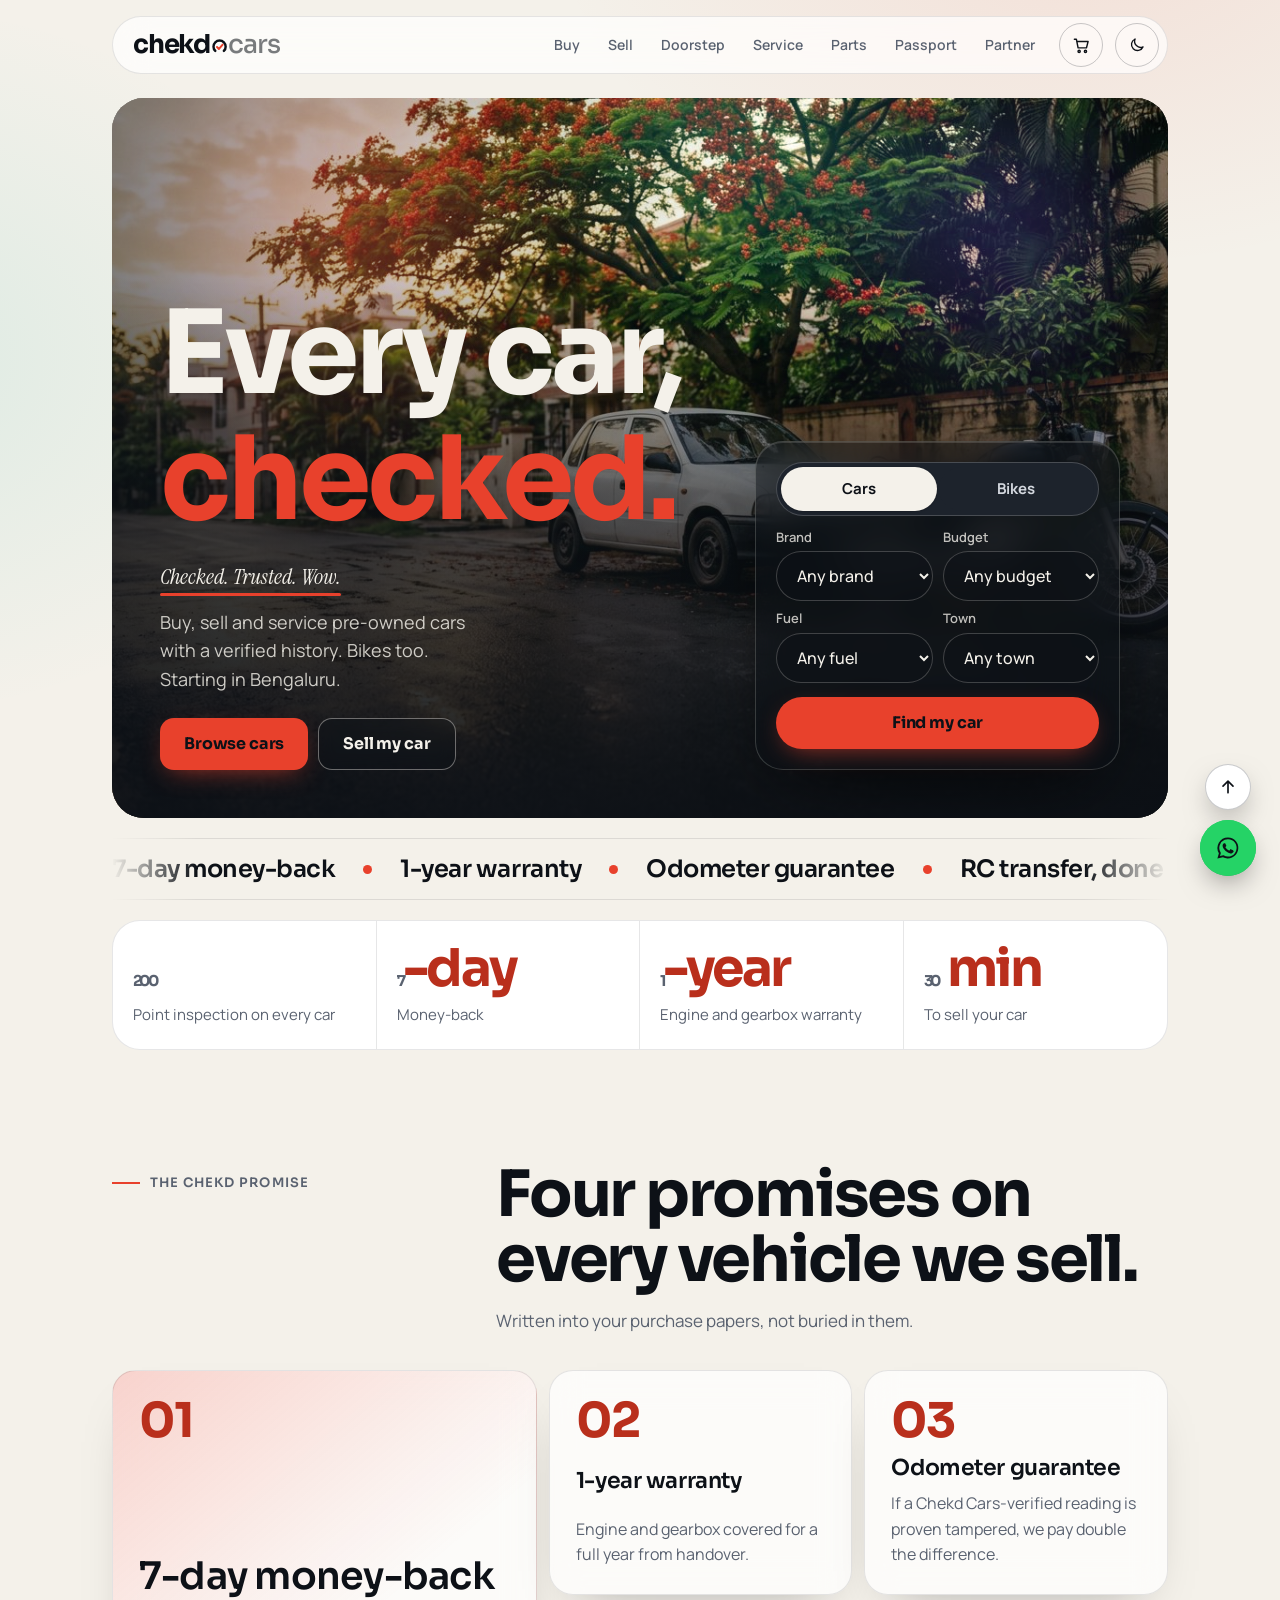
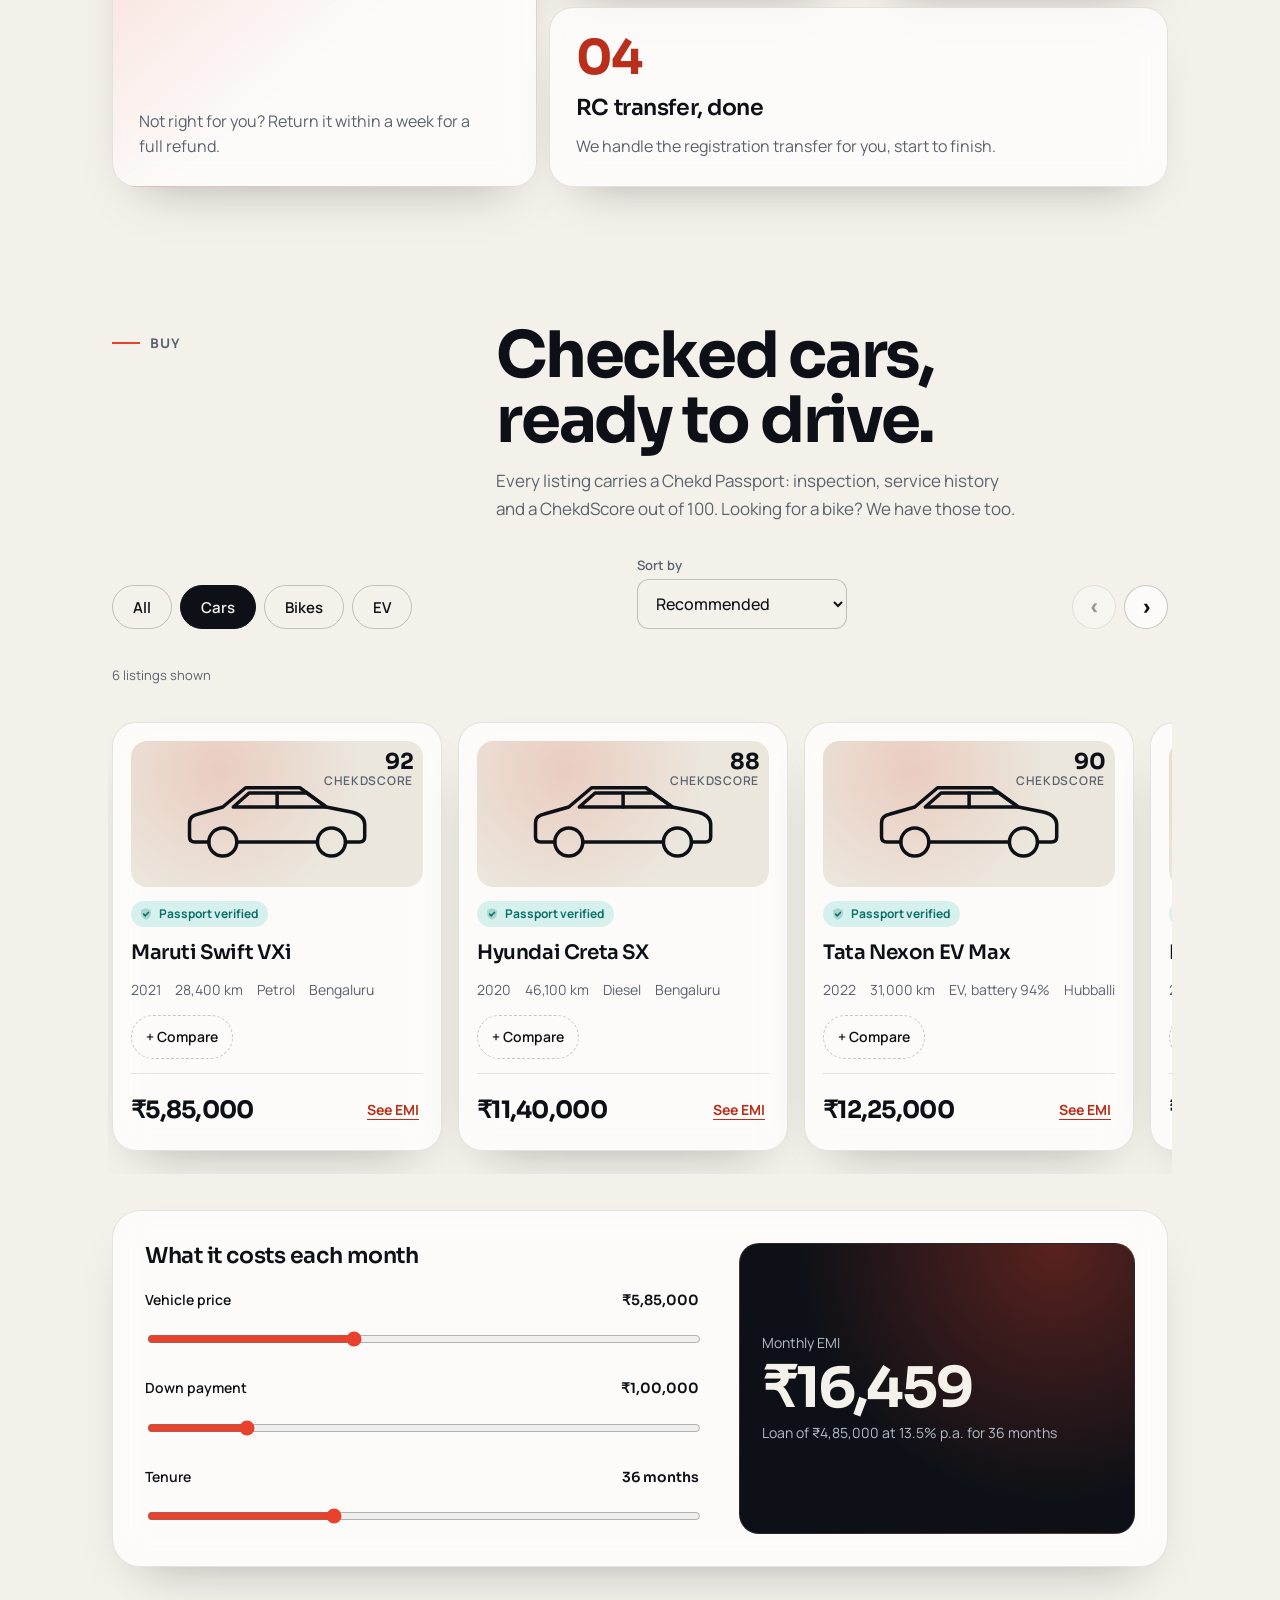
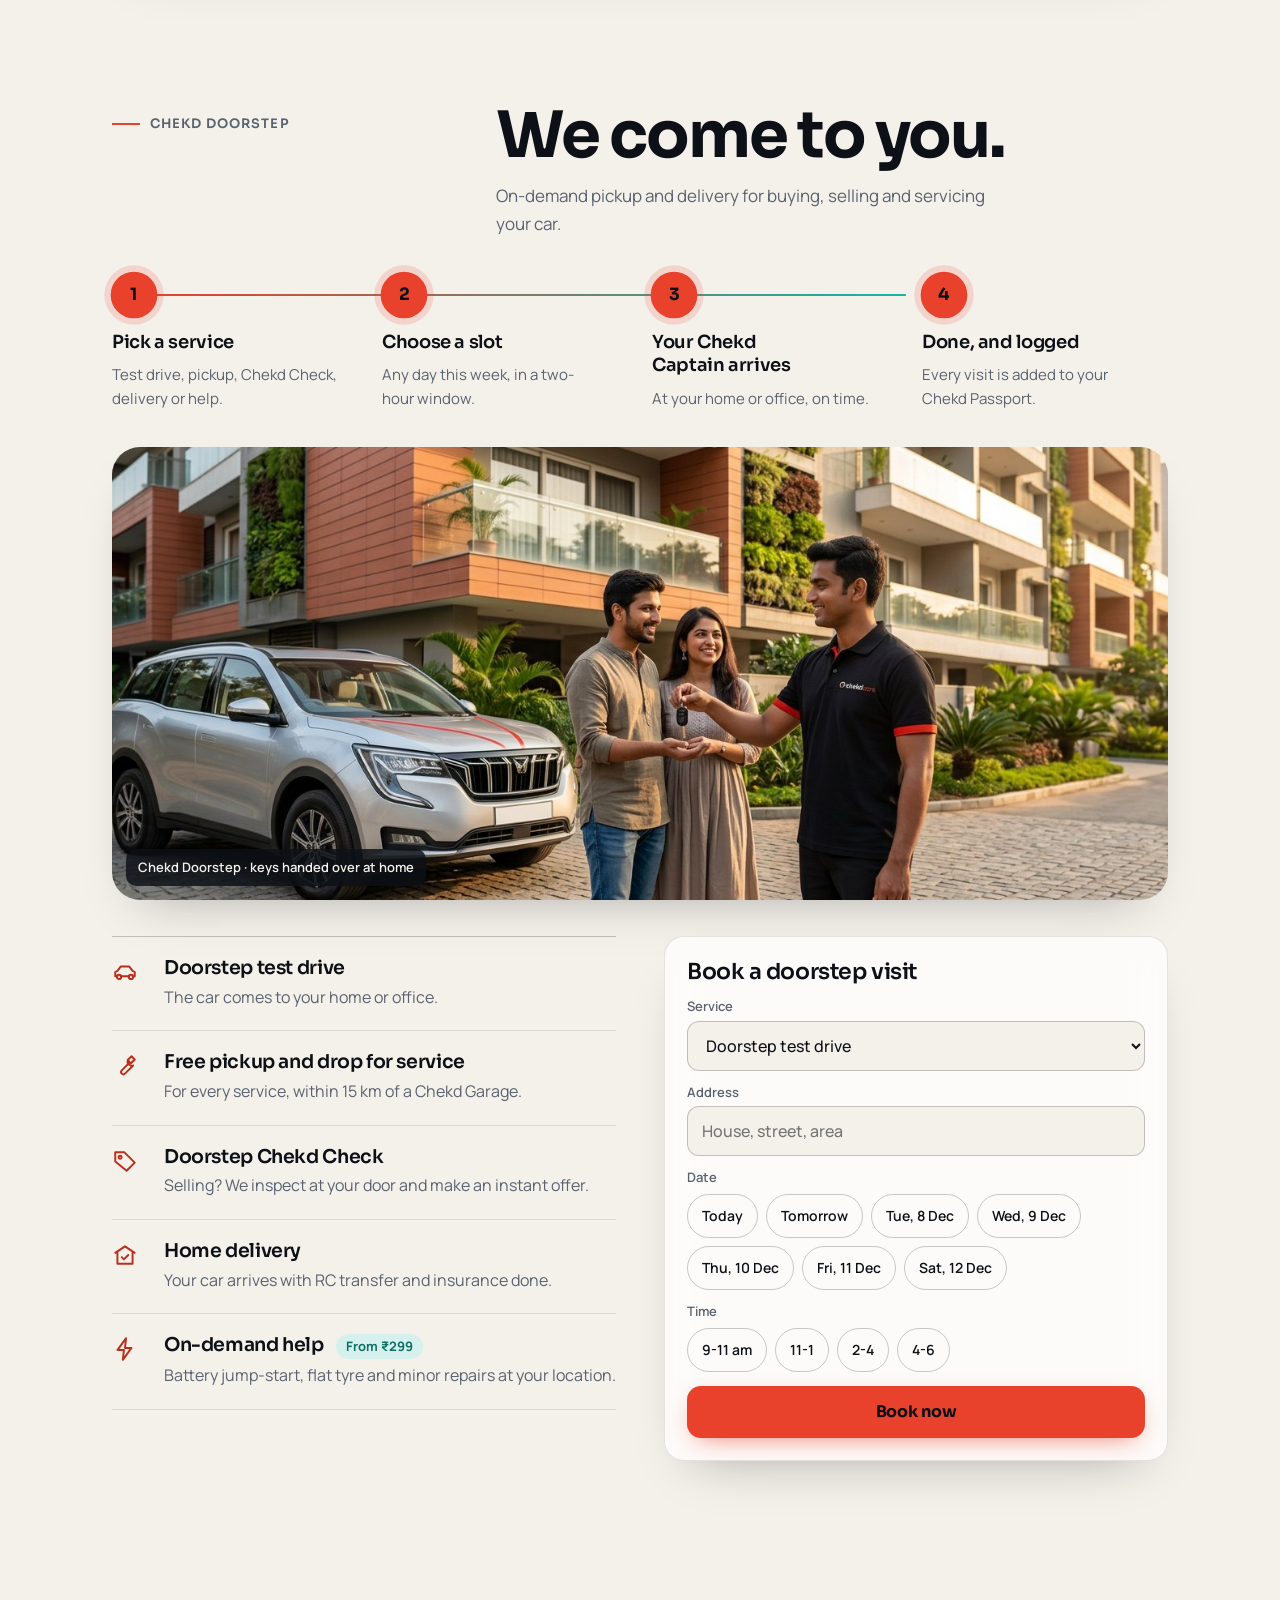
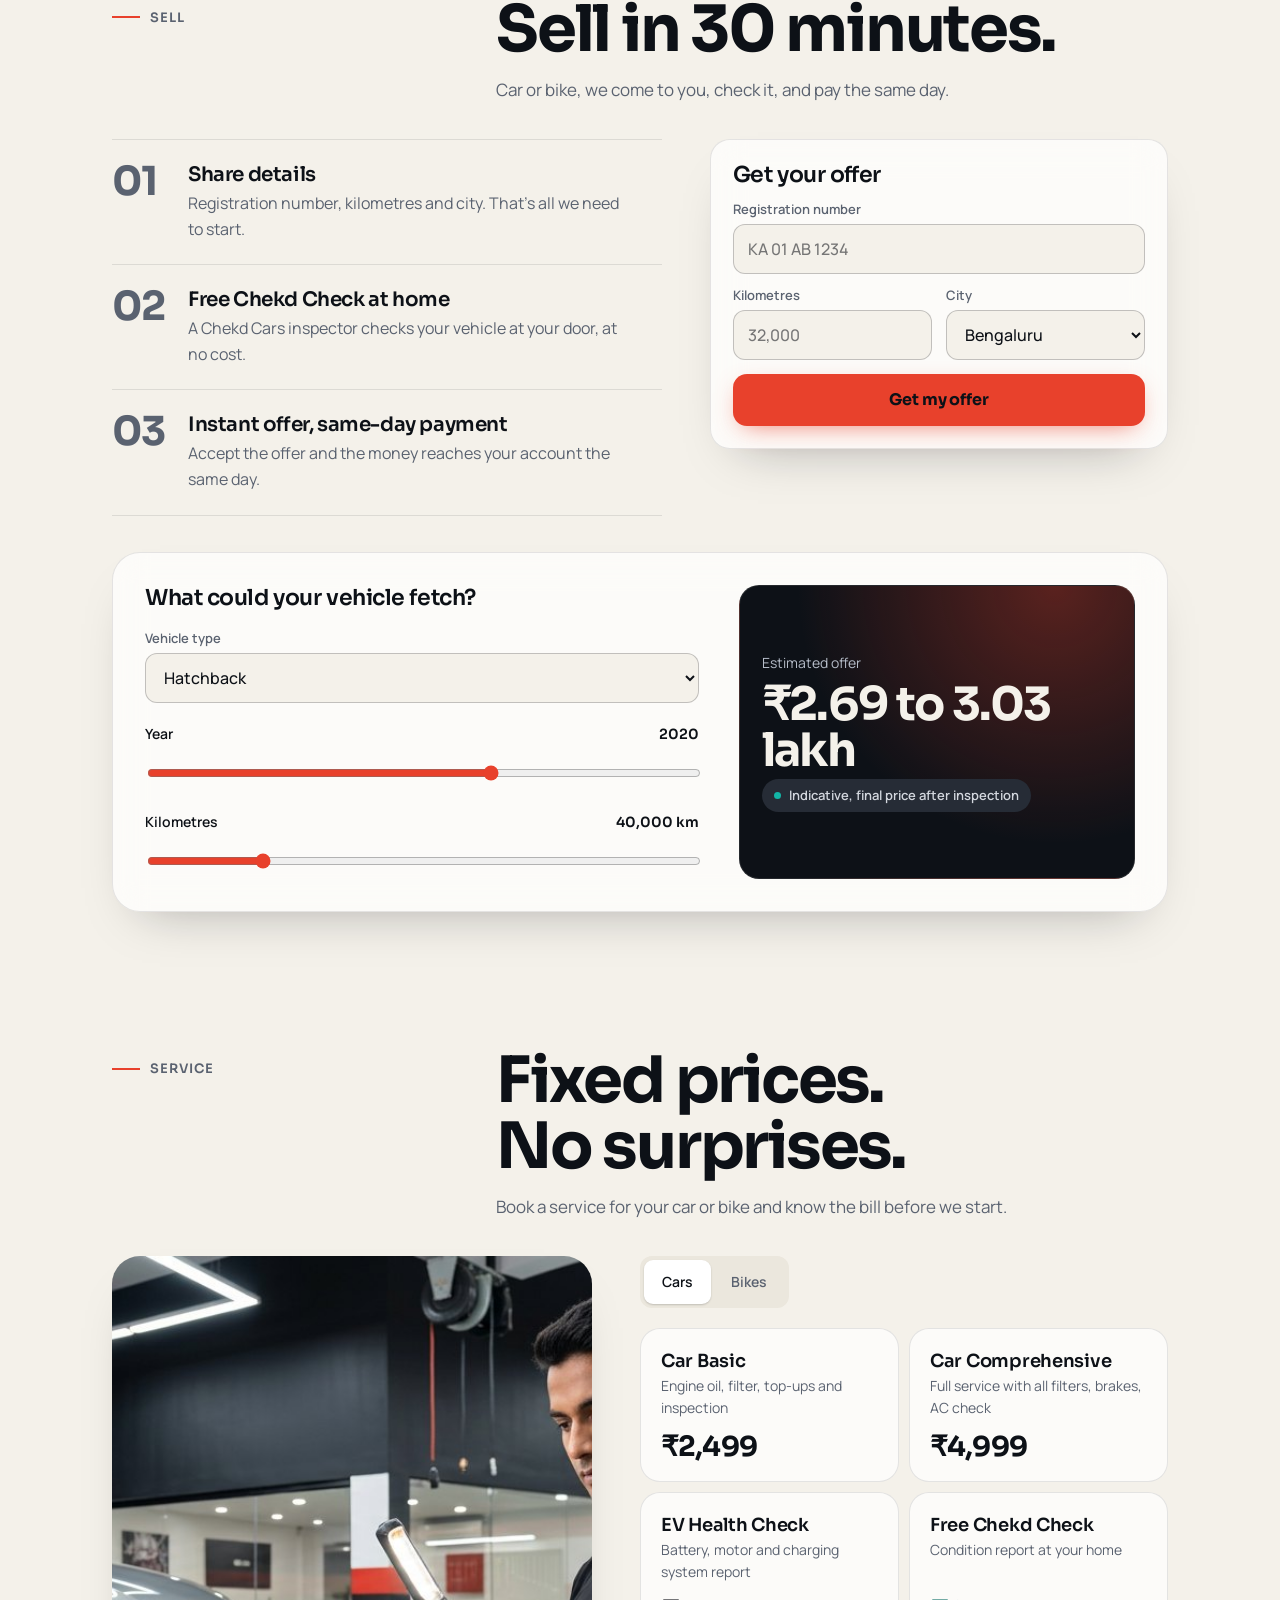
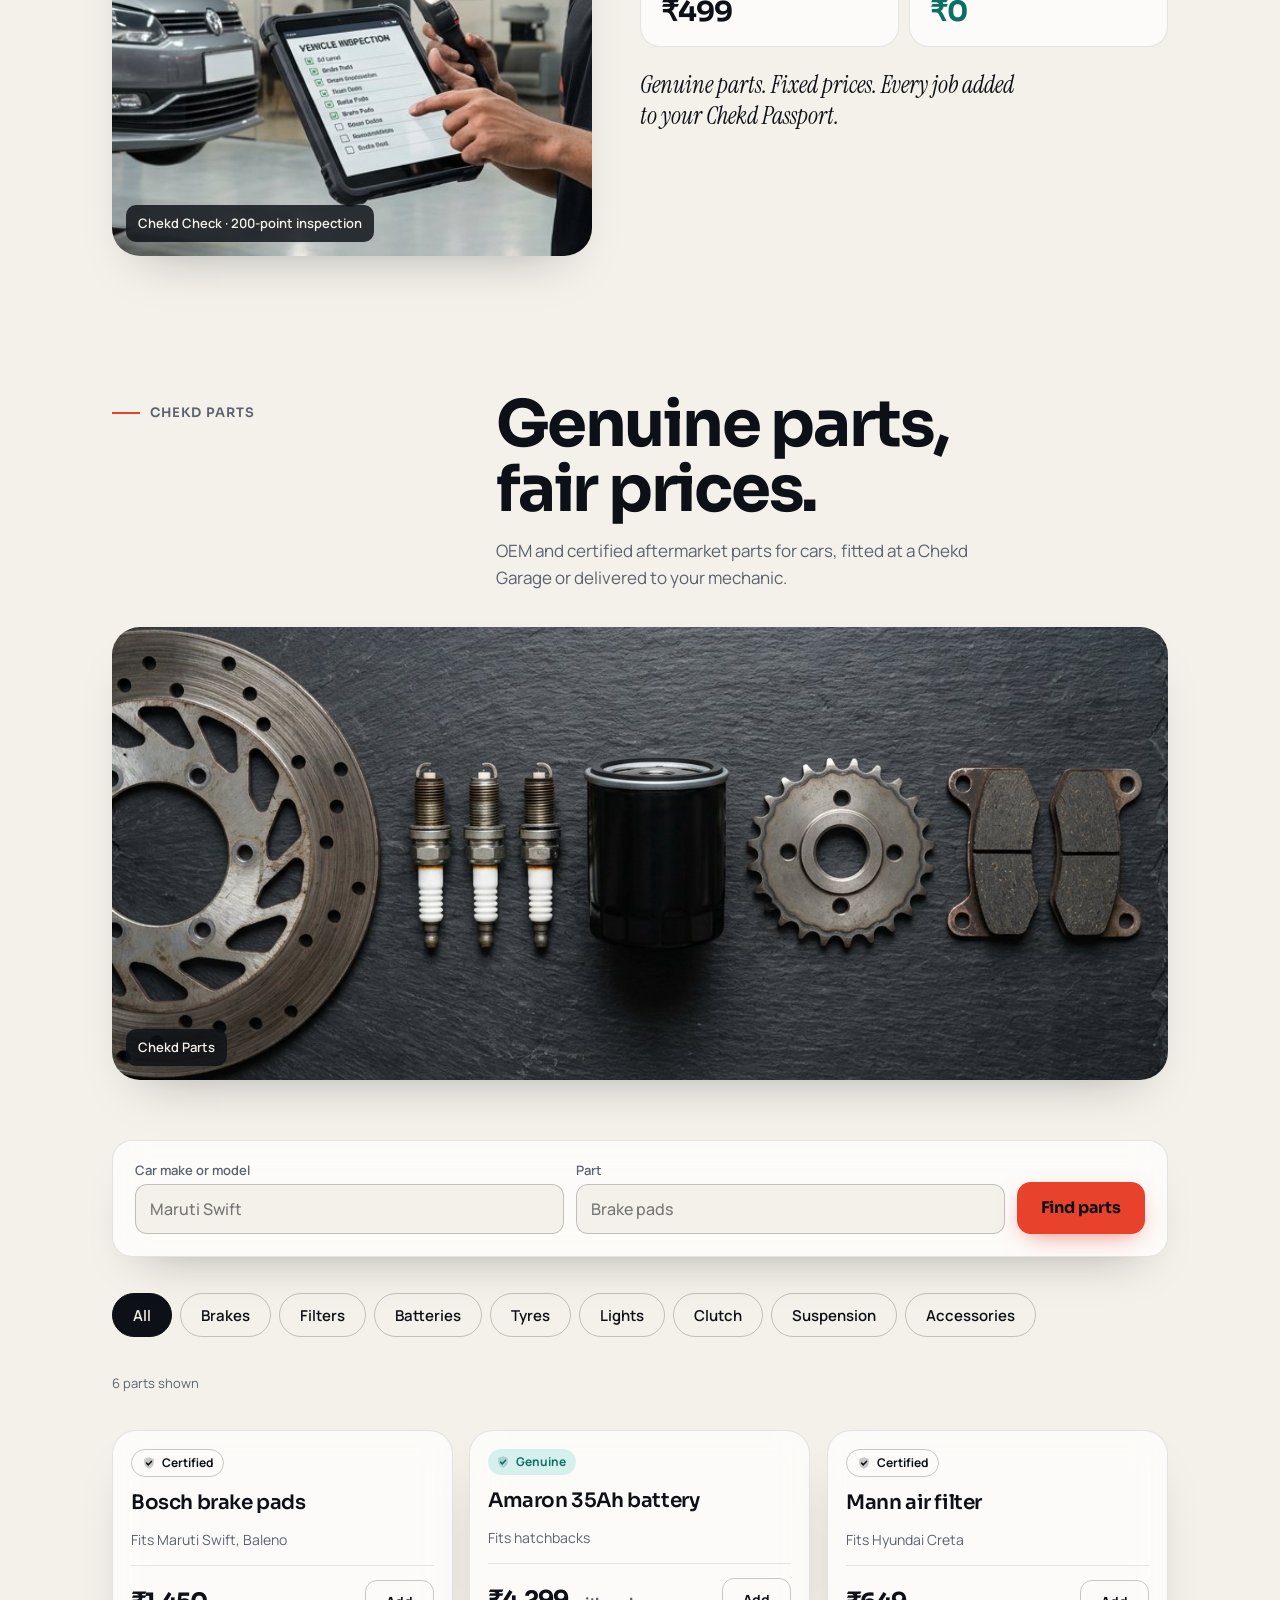
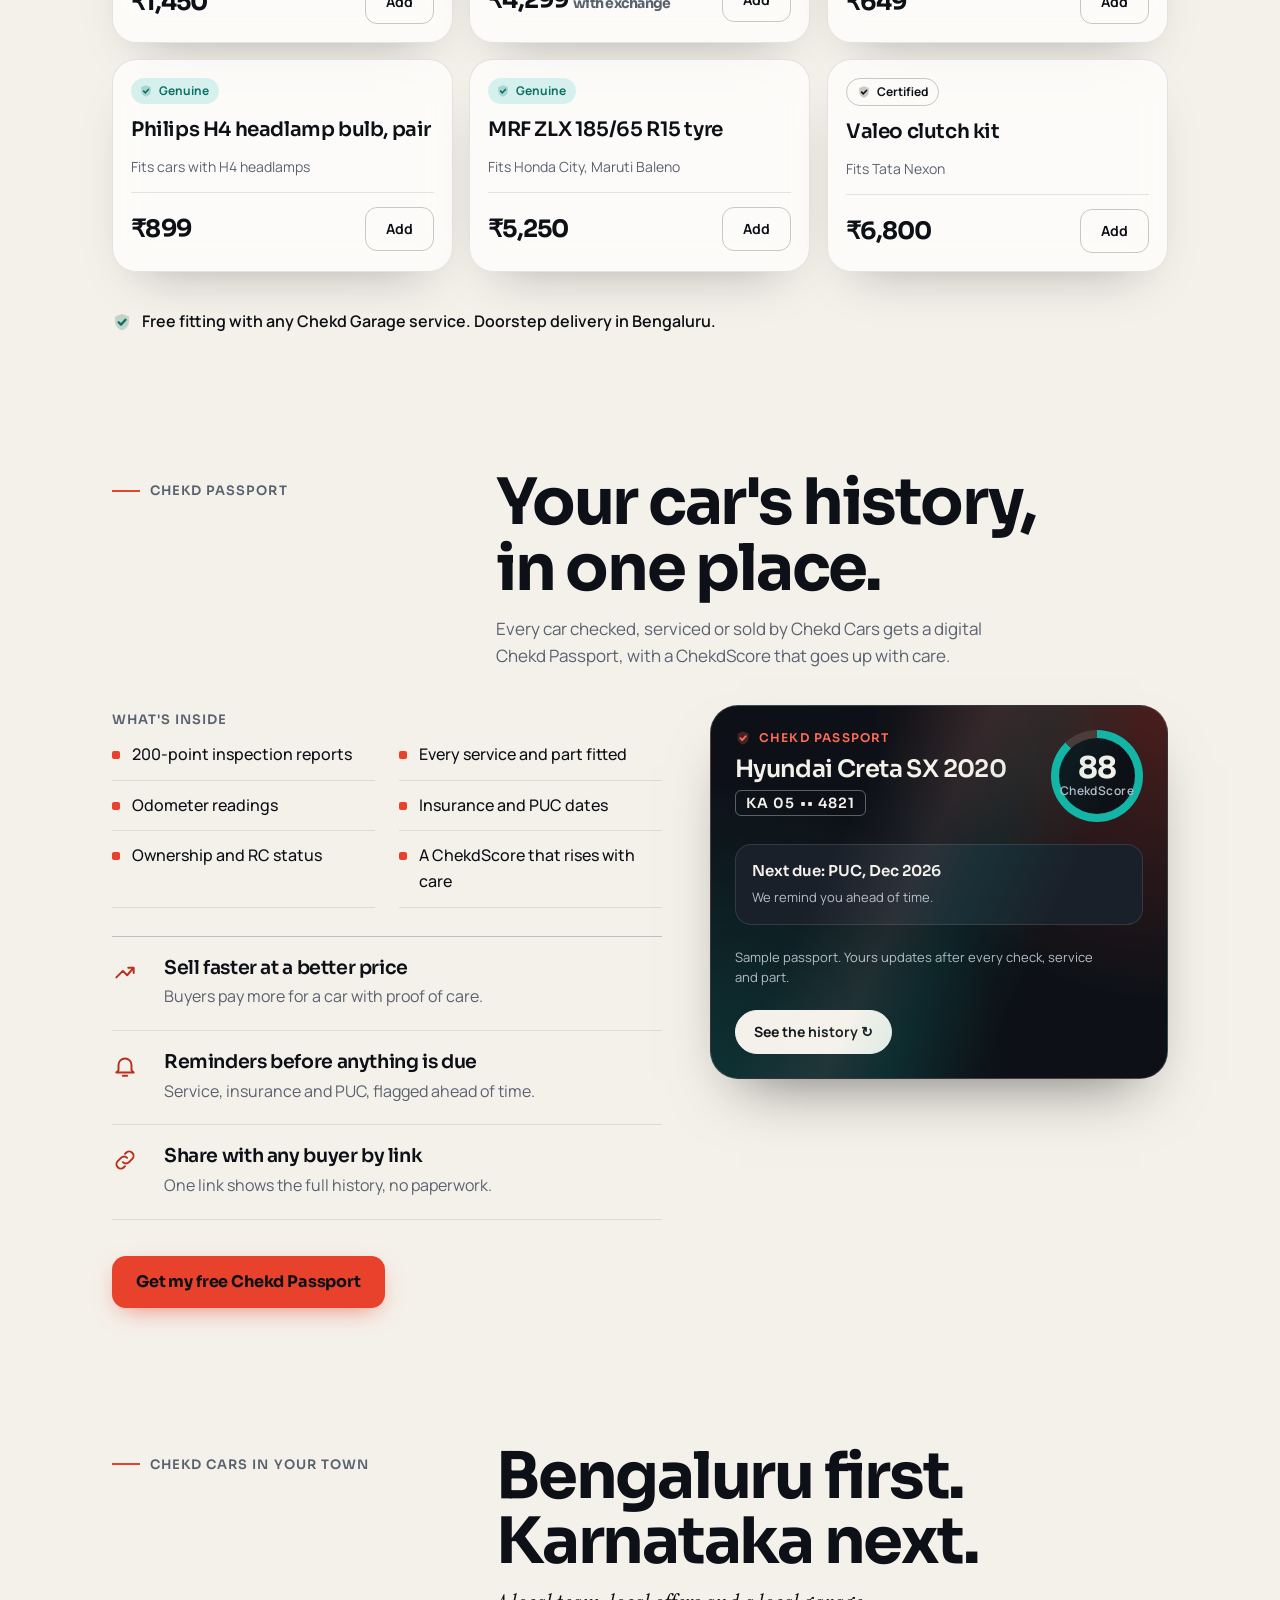
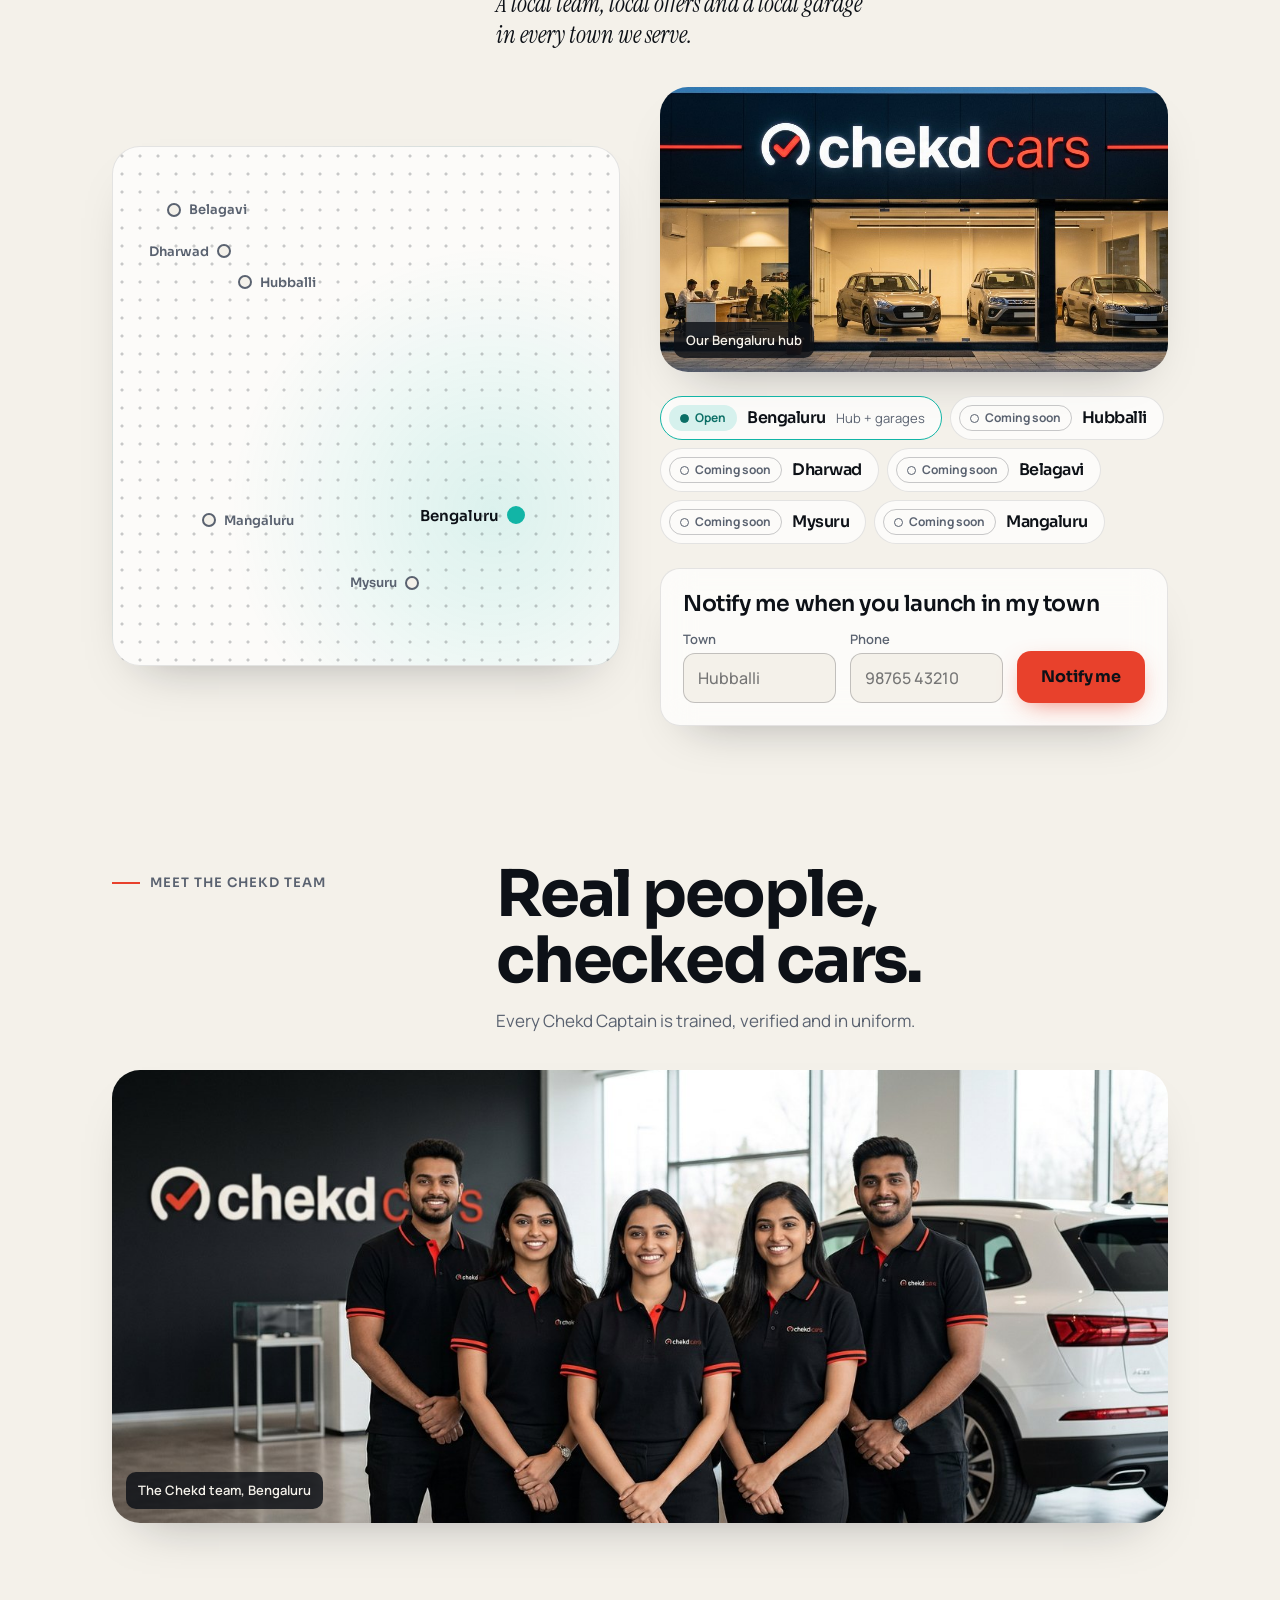
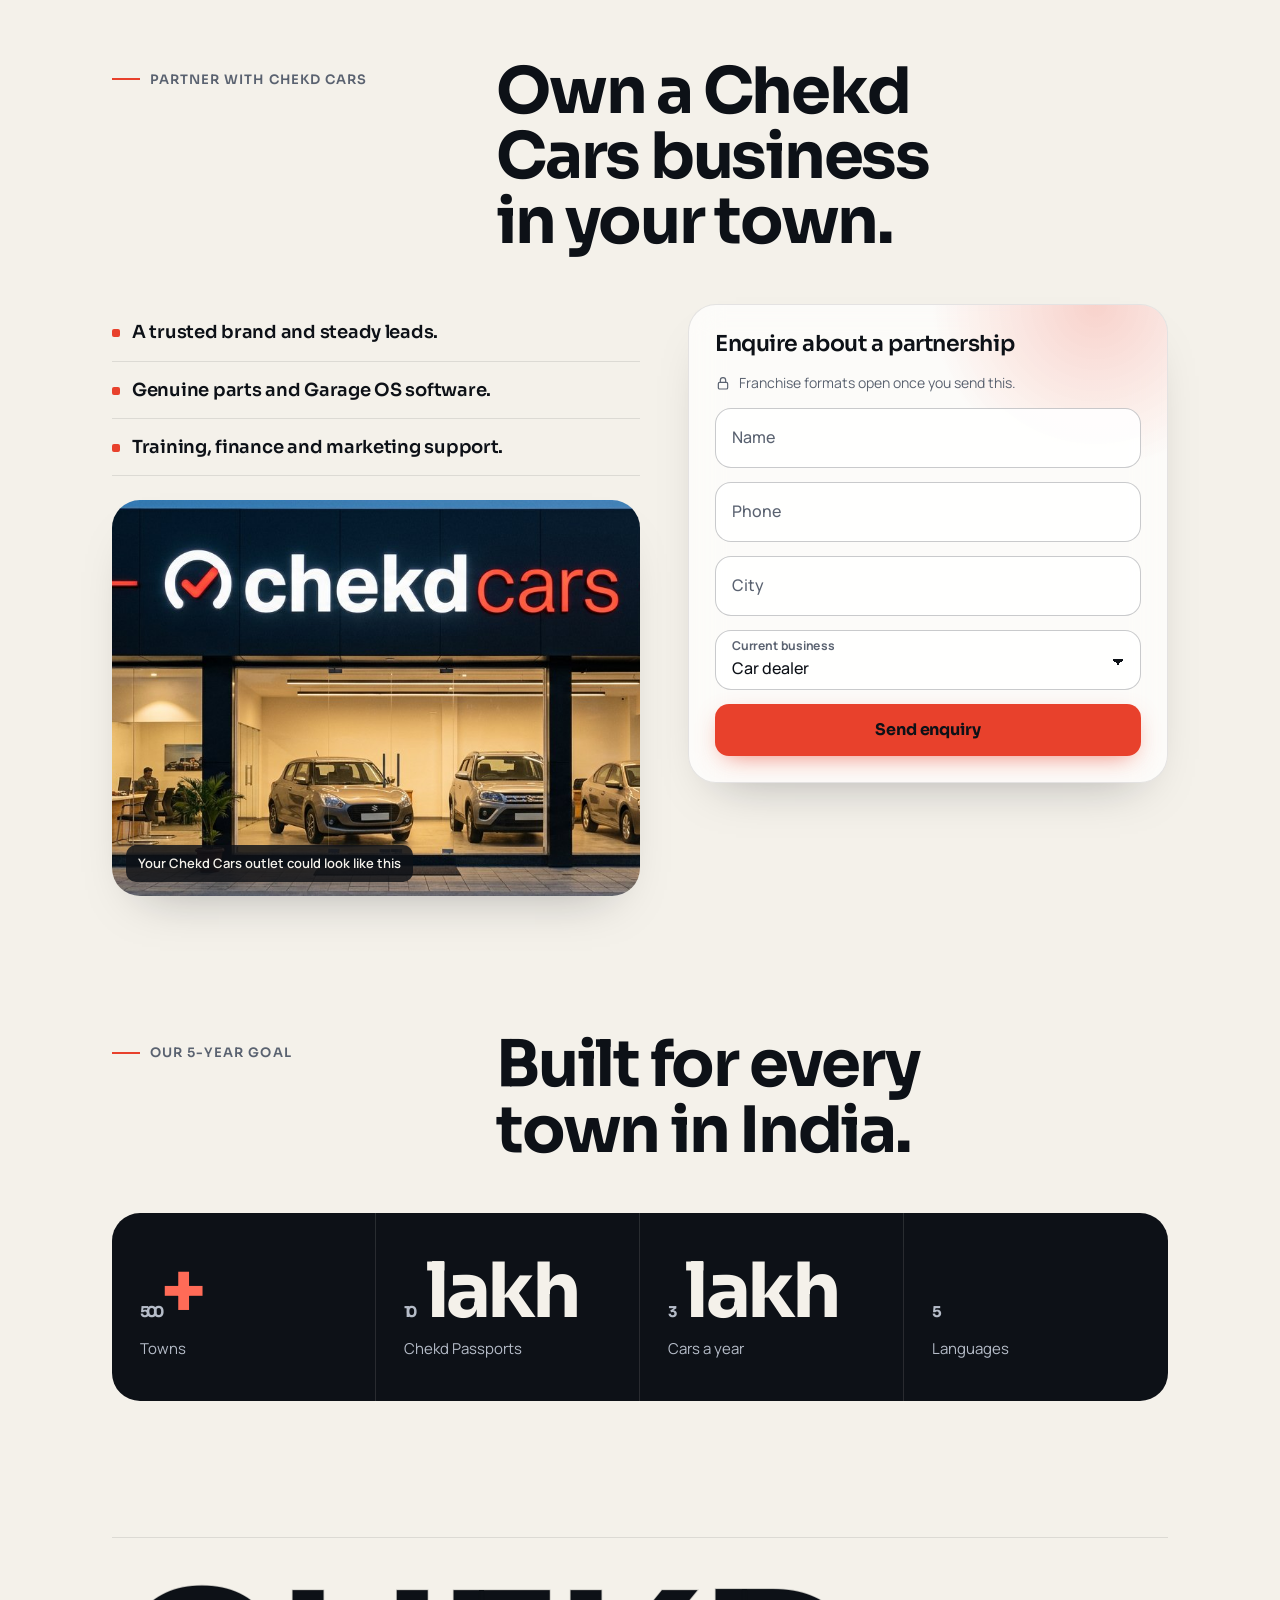
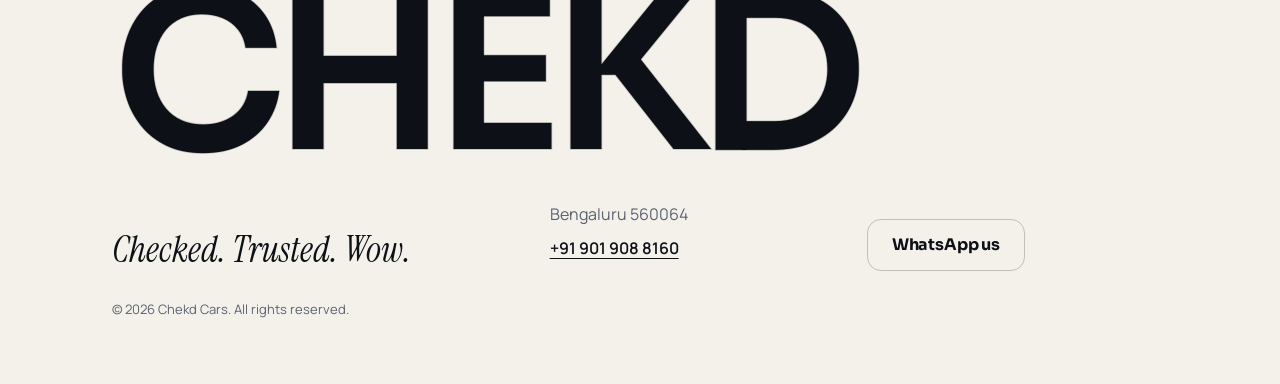
==== web-app/index.html @ 589df131 "Chekd Cars web app, admin and Supabase schema; add review and proposed migrations" ====
<!doctype html>
<html lang="en-IN" data-wc="dark" data-theme="dark">
  <head>
    <meta charset="utf-8" />
    <meta name="viewport" content="width=device-width, initial-scale=1" />
    <title>Chekd Cars · Every car, checked. Bengaluru</title>
    <meta name="description" content="Buy, sell and service pre-owned cars with a verified history. Bikes too. Starting in Bengaluru." />
    <link rel="icon" type="image/png" href="icon_red.png" />
    <link rel="apple-touch-icon" href="icon_red.png" />
    <script>
      (function () {
        var t = window.matchMedia && window.matchMedia("(prefers-color-scheme: light)").matches ? "light" : "dark";
        document.documentElement.setAttribute("data-wc", t);
        document.documentElement.setAttribute("data-theme", t);
      })();
    </script>
    <link rel="preconnect" href="https://fonts.googleapis.com" />
    <link rel="preconnect" href="https://fonts.gstatic.com" crossorigin />
    <link
      rel="stylesheet"
      href="https://fonts.googleapis.com/css2?family=Sora:wght@500;600;700&family=Manrope:wght@400;500;600;700&family=Instrument+Serif:ital@1&display=swap"
    />
    <link rel="stylesheet" href="hark.css" />
    <style>
      html[data-wc="dark"] {
        --x-bg: #0d1117; --x-ink: #f4f1ea; --x-surf: #161b22; --x-surf-2: #1d232c;
        --x-mute: #8a93a3; --x-line: rgba(244, 241, 234, 0.12); --x-line-2: rgba(244, 241, 234, 0.24);
        --x-red-ink: #ff6b57; --x-teal-ink: #3fd0c2; --x-teal-bg: #0f2e2d;
        color-scheme: dark;
      }
      html[data-wc="light"] {
        --x-bg: #f4f1ea; --x-ink: #0d1117; --x-surf: #ffffff; --x-surf-2: #ebe7dd;
        --x-mute: #5a6270; --x-line: rgba(13, 17, 23, 0.1); --x-line-2: rgba(13, 17, 23, 0.22);
        --x-red-ink: #b92f1c; --x-teal-ink: #0b6f66; --x-teal-bg: #d6f1ed;
        color-scheme: light;
      }
      html { --x-red: #e8412c; --x-teal: #12b5a6; --x-midnight: #0d1117; --x-chalk: #f4f1ea;
        --x-head: "Sora", var(--sans), sans-serif; --x-body: "Manrope", var(--sans), sans-serif;
        --x-serif: "Instrument Serif", Georgia, serif; --x-ease: cubic-bezier(0.2, 0.7, 0.1, 1); scroll-padding-top: 80px; }
      body { background: var(--x-bg); color: var(--x-ink); font: 400 16px/1.6 var(--x-body); padding-bottom: 76px; transition: background-color 0.3s, color 0.3s; }
      @media (min-width: 900px) { body { padding-bottom: 0; } }
      .x-h { font-family: var(--x-head); font-weight: 700; letter-spacing: -0.035em; line-height: 1.02; }
      .x-mute { color: var(--x-mute); }
      .x-sr { position: absolute; width: 1px; height: 1px; overflow: hidden; clip: rect(0 0 0 0); white-space: nowrap; }

      /* wordmark */
      .x-mark { display: inline-flex; align-items: center; min-height: 44px; font: 700 26px/1 var(--x-head); letter-spacing: -0.045em; text-decoration: none; color: var(--x-ink); }
      .x-mark svg { width: 0.66em; height: 0.66em; margin: 0 0.02em; align-self: center; transform: translateY(0.08em); overflow: visible; }
      .x-mark .x-ring { stroke: currentColor; }
      .x-mark .x-lite { font-weight: 500; opacity: 0.55; }
      .x-mark .x-needle { stroke: var(--x-red); stroke-dasharray: 20; stroke-dashoffset: 20; animation: x-draw 0.9s 0.35s var(--x-ease) forwards; }
      @keyframes x-draw { to { stroke-dashoffset: 0; } }
      .x-tagline { font: italic 400 22px/1.2 var(--x-serif); }

      /* top bar */
      .x-top { position: sticky; top: 0; z-index: 20; display: flex; align-items: center; gap: 24px; padding: 14px 0; background: var(--x-bg); border-bottom: 1px solid var(--x-line); }
      .x-top nav { display: none; gap: 4px; margin-left: auto; }
      .x-top nav a { padding: 10px 14px; border-radius: 999px; text-decoration: none; font-weight: 600; font-size: 15px; color: var(--x-mute); transition: color 0.2s; }
      .x-top nav a:hover { color: var(--x-ink); }
      .x-iconbtn { margin-left: auto; width: 44px; height: 44px; border-radius: 999px; border: 1px solid var(--x-line-2); background: transparent; color: var(--x-ink); display: grid; place-items: center; cursor: pointer; }
      .x-iconbtn svg { width: 18px; height: 18px; }
      html[data-wc="dark"] .x-moon, html[data-wc="light"] .x-sun { display: none; }
      @media (min-width: 900px) { .x-top nav { display: flex; } .x-iconbtn { margin-left: 0; } }

      /* bottom tabs */
      .x-tabs { position: fixed; inset: auto 0 0 0; z-index: 30; display: grid; grid-template-columns: repeat(5, 1fr); background: var(--x-surf); border-top: 1px solid var(--x-line); padding-bottom: env(safe-area-inset-bottom); }
      .x-tabs a { display: grid; justify-items: center; gap: 3px; padding: 10px 4px 12px; min-height: 60px; text-decoration: none; font: 600 12px/1 var(--x-body); color: var(--x-mute); }
      .x-tabs a svg { width: 22px; height: 22px; }
      .x-tabs a.is-on { color: var(--x-ink); }
      .x-tabs a.is-on svg { color: var(--x-red); }
      @media (min-width: 900px) { .x-tabs { display: none; } }

      /* buttons and fields */
      .x-btn { display: inline-flex; align-items: center; justify-content: center; gap: 8px; min-height: 52px; padding: 0 24px; border: 0; border-radius: 14px; background: var(--x-red); color: var(--x-midnight); font: 700 16px/1 var(--x-head); letter-spacing: -0.01em; cursor: pointer; text-decoration: none; transition: transform 0.2s var(--x-ease), filter 0.2s; }
      .x-btn:hover { filter: brightness(1.06); transform: translateY(-1px); }
      .x-btn:active { transform: translateY(0); }
      .x-btn--ghost { background: transparent; color: var(--x-ink); border: 1px solid var(--x-line-2); }
      .x-field { display: grid; gap: 6px; font: 600 13px/1.2 var(--x-body); color: var(--x-mute); }
      .x-field input, .x-field select { width: 100%; min-height: 50px; padding: 0 14px; border-radius: 12px; border: 1px solid var(--x-line-2); background: var(--x-bg); color: var(--x-ink); font: 500 16px/1 var(--x-body); }
      .x-field input:focus, .x-field select:focus { outline: 2px solid var(--x-red); outline-offset: 1px; }
      .x-toggle { display: inline-flex; padding: 4px; border-radius: 12px; background: var(--x-surf-2); gap: 2px; }
      .x-toggle button { min-height: 44px; min-width: 44px; padding: 0 18px; border: 0; border-radius: 9px; background: transparent; color: var(--x-mute); font: 600 14px/1 var(--x-body); cursor: pointer; }
      .x-toggle button[aria-pressed="true"] { background: var(--x-surf); color: var(--x-ink); box-shadow: 0 1px 2px rgba(0, 0, 0, 0.18); }
      .x-ok { display: none; align-items: center; gap: 10px; padding: 14px 16px; border-radius: 12px; background: var(--x-teal-bg); color: var(--x-teal-ink); font-weight: 600; }
      .x-ok.is-on { display: flex; }
      .x-ok svg { width: 20px; height: 20px; flex: none; }

      /* hero */
      .x-hero { position: relative; min-height: 640px; border-radius: 28px; overflow: hidden; display: grid; align-content: end; background: var(--x-midnight); color: var(--x-chalk); isolation: isolate; }
      .x-hero > img { position: absolute; inset: 0; width: 100%; height: 100%; object-fit: cover; z-index: -2; }
      .x-hero::before { content: ""; position: absolute; inset: 0; z-index: -1; background: linear-gradient(to top, rgba(13, 17, 23, 0.94) 0%, rgba(13, 17, 23, 0.6) 45%, rgba(13, 17, 23, 0) 75%), linear-gradient(to right, rgba(13, 17, 23, 0.55), rgba(13, 17, 23, 0) 60%); }
      .x-hero__in { padding: 28px 20px; display: grid; gap: 28px; }
      .x-hero h1 { font-size: clamp(48px, 13vw, 116px); margin: 0; }
      .x-line { display: block; overflow: hidden; padding-bottom: 0.06em; }
      .x-line > .x-w { display: inline-block; transform: translateY(110%); animation: x-up 0.8s var(--x-ease) forwards; animation-delay: calc(var(--i) * 0.11s + 0.15s); }
      .x-line em { font-style: normal; color: var(--x-red); }
      @keyframes x-up { to { transform: none; } }
      .x-hero__sub { max-width: 30ch; font-size: 18px; color: rgba(244, 241, 234, 0.82); margin-top: 16px; }
      .x-search { background: var(--x-surf); color: var(--x-ink); border-radius: 20px; padding: 18px; display: grid; gap: 14px; max-width: 420px; }
      .x-search__row { display: grid; grid-template-columns: 1fr 1fr; gap: 10px; }
      .x-search .x-btn { width: 100%; }
      .x-credit { position: absolute; top: 18px; right: 20px; font-size: 12px; color: rgba(244, 241, 234, 0.75); }
      @media (min-width: 900px) {
        .x-hero { min-height: 720px; }
        .x-hero__in { grid-template-columns: 1.5fr 1fr; align-items: end; padding: 48px; gap: 48px; }
        .x-search { justify-self: end; width: 100%; }
      }

      /* sections */
      .x-sec { padding: 72px 0 24px; display: grid; gap: 36px; }
      .x-sec__head { display: grid; gap: 14px; }
      .x-idx { font: 600 13px/1 var(--x-head); letter-spacing: 0.08em; text-transform: uppercase; color: var(--x-mute); display: flex; gap: 10px; align-items: center; }
      .x-idx::before { content: ""; width: 28px; height: 2px; background: var(--x-red); }
      .x-sec h2 { font-size: clamp(36px, 7vw, 64px); margin: 0; max-width: 16ch; }
      .x-lede { max-width: 52ch; font-size: 17px; color: var(--x-mute); }
      @media (min-width: 900px) {
        .x-sec { padding-top: 112px; }
        .x-sec__head { grid-template-columns: 1fr 2fr; column-gap: 48px; align-items: end; }
        .x-sec__head .x-idx { grid-row: span 2; align-self: start; padding-top: 14px; }
      }

      /* promise */
      .x-promise { display: grid; gap: 0; border-top: 1px solid var(--x-line-2); counter-reset: p; }
      .x-promise li { list-style: none; display: grid; grid-template-columns: 56px 1fr; gap: 8px 16px; padding: 24px 0; border-bottom: 1px solid var(--x-line); }
      .x-promise .x-n { font: 600 15px/1.3 var(--x-head); color: var(--x-red-ink); }
      .x-promise h3 { font: 600 22px/1.2 var(--x-head); letter-spacing: -0.02em; margin: 0; }
      .x-promise p { grid-column: 2; color: var(--x-mute); max-width: 46ch; }
      .x-promise { padding: 0; margin: 0; }
      @media (min-width: 900px) {
        .x-promise { grid-template-columns: repeat(4, 1fr); border-top: 0; }
        .x-promise li { grid-template-columns: 1fr; border-bottom: 0; border-top: 2px solid var(--x-ink); padding: 20px 24px 0 0; align-content: start; }
        .x-promise li:nth-child(3) { border-top-color: var(--x-red); }
        .x-promise p { grid-column: 1; }
        .x-promise .x-n { font-size: 44px; letter-spacing: -0.04em; color: var(--x-ink); margin-bottom: 20px; }
        .x-promise li:nth-child(3) .x-n { color: var(--x-red-ink); }
      }

      /* buy */
      .x-chips { display: flex; flex-wrap: wrap; gap: 8px; }
      .x-chip { min-height: 44px; padding: 0 20px; border-radius: 999px; border: 1px solid var(--x-line-2); background: transparent; color: var(--x-ink); font: 600 15px/1 var(--x-body); cursor: pointer; }
      .x-chip[aria-pressed="true"] { background: var(--x-ink); color: var(--x-bg); border-color: var(--x-ink); }
      .x-grid { display: grid; gap: 16px; grid-template-columns: 1fr; }
      @media (min-width: 640px) { .x-grid { grid-template-columns: repeat(2, 1fr); } }
      @media (min-width: 1000px) { .x-grid { grid-template-columns: repeat(3, 1fr); } }
      .x-card { background: var(--x-surf); border: 1px solid var(--x-line); border-radius: 20px; padding: 18px; display: grid; gap: 14px; transition: transform 0.35s var(--x-ease), box-shadow 0.35s var(--x-ease), border-color 0.35s; }
      .x-card:hover { transform: translateY(-4px); box-shadow: 0 18px 40px -20px rgba(0, 0, 0, 0.45); border-color: var(--x-line-2); }
      .x-card[hidden] { display: none; }
      .x-card__art { position: relative; aspect-ratio: 16 / 8; border-radius: 14px; background: var(--x-surf-2); display: grid; place-items: center; color: var(--x-ink); }
      .x-card__art svg { width: 72%; height: auto; }
      .x-card__art svg * { fill: none; stroke: currentColor; stroke-width: 2; stroke-linecap: round; stroke-linejoin: round; }
      .x-card__art .x-acc { stroke: var(--x-red); }
      .x-score { position: absolute; top: 10px; right: 10px; display: grid; justify-items: end; font: 700 22px/1 var(--x-head); letter-spacing: -0.03em; }
      .x-score small { font: 600 12px/1.4 var(--x-body); letter-spacing: 0.06em; text-transform: uppercase; color: var(--x-mute); }
      .x-badge { display: inline-flex; align-items: center; gap: 6px; width: fit-content; padding: 6px 10px 6px 8px; border-radius: 999px; background: var(--x-teal-bg); color: var(--x-teal-ink); font: 700 12px/1 var(--x-body); }
      .x-badge svg { width: 14px; height: 14px; }
      .x-card h3 { font: 600 20px/1.2 var(--x-head); letter-spacing: -0.02em; margin: 0; }
      .x-specs { display: flex; flex-wrap: wrap; gap: 4px 14px; margin: 0; padding: 0; list-style: none; font-size: 14px; color: var(--x-mute); }
      .x-card__foot { display: flex; align-items: center; justify-content: space-between; gap: 12px; padding-top: 14px; border-top: 1px solid var(--x-line); }
      .x-price { font: 700 24px/1 var(--x-head); letter-spacing: -0.03em; }
      .x-textbtn { min-height: 44px; padding: 0 4px; border: 0; background: none; color: var(--x-red-ink); font: 700 14px/1 var(--x-body); cursor: pointer; text-decoration: underline; text-underline-offset: 4px; }

      .x-emi { display: grid; gap: 24px; background: var(--x-surf); border: 1px solid var(--x-line); border-radius: 20px; padding: 22px; }
      .x-emi h3 { font: 600 22px/1.2 var(--x-head); letter-spacing: -0.02em; margin: 0; }
      .x-range { display: grid; gap: 10px; }
      .x-range label { display: flex; justify-content: space-between; gap: 12px; font-weight: 600; font-size: 14px; }
      .x-range output { font-family: var(--x-head); }
      .x-range input { width: 100%; accent-color: var(--x-red); min-height: 32px; }
      .x-emi__out { display: grid; gap: 6px; align-content: center; padding: 22px; border-radius: 16px; background: var(--x-midnight); color: var(--x-chalk); }
      .x-emi__out strong { font: 700 clamp(40px, 8vw, 56px)/1 var(--x-head); letter-spacing: -0.04em; }
      .x-emi__out span { color: #b5bcc8; font-size: 14px; }
      @media (min-width: 900px) { .x-emi { grid-template-columns: 1.4fr 1fr; padding: 32px; gap: 40px; } .x-emi__ctrls { display: grid; gap: 20px; } }
      .x-emi__ctrls { display: grid; gap: 20px; }

      /* sell */
      .x-split { display: grid; gap: 24px; }
      @media (min-width: 900px) { .x-split { grid-template-columns: 1.2fr 1fr; gap: 48px; align-items: start; } }
      .x-steps { list-style: none; margin: 0; padding: 0; display: grid; gap: 0; }
      .x-steps li { display: grid; grid-template-columns: 64px 1fr; gap: 4px 12px; padding: 22px 0; border-top: 1px solid var(--x-line); }
      .x-steps li:last-child { border-bottom: 1px solid var(--x-line); }
      .x-steps .x-n { grid-row: span 2; font: 700 40px/1 var(--x-head); letter-spacing: -0.05em; color: var(--x-mute); }
      .x-steps h3 { font: 600 20px/1.25 var(--x-head); letter-spacing: -0.02em; margin: 0; }
      .x-steps p { color: var(--x-mute); }
      .x-form { background: var(--x-surf); border: 1px solid var(--x-line); border-radius: 20px; padding: 22px; display: grid; gap: 14px; }
      .x-form h3 { font: 600 22px/1.2 var(--x-head); letter-spacing: -0.02em; margin: 0; }
      .x-form .x-btn { width: 100%; }

      /* service */
      .x-photo { margin: 0; border-radius: 24px; overflow: hidden; position: relative; }
      .x-photo img { width: 100%; height: 100%; object-fit: cover; aspect-ratio: 4 / 5; }
      .x-photo figcaption { position: absolute; left: 14px; bottom: 14px; padding: 8px 12px; border-radius: 10px; background: rgba(13, 17, 23, 0.82); color: var(--x-chalk); font-size: 13px; font-weight: 600; }
      @media (min-width: 900px) { .x-split--photo { grid-template-columns: 1fr 1.1fr; } .x-split--photo-r { grid-template-columns: 1.1fr 1fr; } }
      .x-prices { list-style: none; margin: 18px 0 0; padding: 0; border-top: 1px solid var(--x-line-2); }
      .x-prices li { display: flex; justify-content: space-between; align-items: baseline; gap: 16px; padding: 18px 0; border-bottom: 1px solid var(--x-line); }
      .x-prices li[hidden] { display: none; }
      .x-prices b { font: 600 18px/1.3 var(--x-head); letter-spacing: -0.015em; }
      .x-prices small { display: block; font-size: 14px; color: var(--x-mute); }
      .x-prices .x-amt { font: 700 22px/1 var(--x-head); letter-spacing: -0.03em; white-space: nowrap; }
      .x-free { color: var(--x-teal-ink); }
      .x-pull { margin-top: 22px; font: italic 400 24px/1.3 var(--x-serif); max-width: 34ch; }

      /* franchise */
      .x-formats { list-style: none; margin: 0; padding: 0; display: grid; gap: 10px; }
      .x-formats li { display: grid; grid-template-columns: 1fr auto; gap: 4px 16px; padding: 18px 20px; border-radius: 16px; background: var(--x-surf); border: 1px solid var(--x-line); transition: transform 0.35s var(--x-ease), border-color 0.35s; }
      .x-formats li:hover { transform: translateY(-3px); border-color: var(--x-line-2); }
      .x-formats b { font: 600 19px/1.25 var(--x-head); letter-spacing: -0.02em; }
      .x-formats span { grid-column: 1; color: var(--x-mute); font-size: 14px; }
      .x-formats em { grid-row: 1 / span 2; grid-column: 2; align-self: center; font: 700 17px/1.2 var(--x-head); font-style: normal; text-align: right; white-space: nowrap; }
      .x-gets { display: grid; grid-template-columns: 1fr; gap: 0; list-style: none; margin: 0; padding: 0; }
      .x-gets li { display: flex; gap: 12px; align-items: baseline; padding: 12px 0; border-bottom: 1px solid var(--x-line); font-weight: 500; }
      .x-gets li::before { content: ""; width: 8px; height: 8px; flex: none; border-radius: 2px; background: var(--x-red); transform: translateY(-1px); }
      @media (min-width: 640px) { .x-gets { grid-template-columns: 1fr 1fr; column-gap: 24px; } }
      .x-sub3 { font: 600 13px/1 var(--x-head); letter-spacing: 0.08em; text-transform: uppercase; color: var(--x-mute); margin: 8px 0 4px; }
      .x-note { font-size: 13px; color: var(--x-mute); }
      .x-two { display: grid; gap: 14px; }
      @media (min-width: 640px) { .x-two { grid-template-columns: 1fr 1fr; } }

      /* stats */
      .x-stats { display: grid; grid-template-columns: 1fr 1fr; border-radius: 28px; background: var(--x-midnight); color: var(--x-chalk); overflow: hidden; }
      html[data-wc="dark"] .x-stats { background: var(--x-surf); }
      .x-stat { padding: 28px 20px; border-top: 1px solid rgba(244, 241, 234, 0.12); display: grid; gap: 8px; align-content: start; }
      .x-stat:nth-child(odd) { border-right: 1px solid rgba(244, 241, 234, 0.12); }
      .x-stat:nth-child(-n + 2) { border-top: 0; }
      .x-stat strong { font: 700 clamp(40px, 9vw, 76px)/1 var(--x-head); letter-spacing: -0.05em; }
      .x-stat strong i { font-style: normal; color: #ff6b57; }
      .x-stat span { font-size: 15px; color: #b5bcc8; }
      @media (min-width: 900px) {
        .x-stats { grid-template-columns: repeat(4, 1fr); }
        .x-stat { padding: 40px 28px; border-top: 0; border-right: 1px solid rgba(244, 241, 234, 0.12); }
        .x-stat:last-child { border-right: 0; }
      }

      /* footer */
      .x-foot { margin-top: 96px; padding: 40px 0 24px; border-top: 1px solid var(--x-line-2); display: grid; gap: 28px; }
      .x-foot .x-mark { font-size: clamp(56px, 14vw, 140px); }
      .x-foot__row { display: grid; gap: 16px; }
      .x-foot a:not(.x-mark):not(.x-btn) { color: var(--x-ink); font-weight: 600; text-underline-offset: 4px; display: inline-flex; align-items: center; min-height: 44px; }
      .x-foot__links { display: flex; flex-wrap: wrap; gap: 10px; }
      @media (min-width: 900px) { .x-foot__row { grid-template-columns: 1.4fr 1fr 1fr; align-items: end; } }

      /* doorstep */
      .x-perks { list-style: none; margin: 0; padding: 0; border-top: 1px solid var(--x-line-2); }
      .x-perks li { display: grid; grid-template-columns: 40px 1fr; gap: 4px 12px; padding: 20px 0; border-bottom: 1px solid var(--x-line); }
      .x-perks li > svg { grid-row: span 2; width: 26px; height: 26px; color: var(--x-red-ink); margin-top: 2px; }
      .x-perks h3 { font: 600 19px/1.25 var(--x-head); letter-spacing: -0.02em; margin: 0; display: flex; flex-wrap: wrap; align-items: baseline; gap: 6px 12px; }
      .x-perks p { color: var(--x-mute); max-width: 46ch; }
      .x-from { font: 700 13px/1 var(--x-body); padding: 6px 10px; border-radius: 999px; background: var(--x-teal-bg); color: var(--x-teal-ink); letter-spacing: 0; }
      .x-pick { display: grid; gap: 8px; font: 600 13px/1.2 var(--x-body); color: var(--x-mute); border: 0; padding: 0; margin: 0; }
      .x-pick legend { padding: 0; margin-bottom: 8px; }
      .x-pick .x-chip { padding: 0 14px; font-size: 14px; }
      .x-err { display: none; color: var(--x-red-ink); font-weight: 600; font-size: 14px; }
      .x-err.is-on { display: block; }
      @media (min-width: 900px) { .x-split--door { grid-template-columns: 1fr 1fr; } }

      /* towns */
      .x-towns { display: grid; gap: 12px; grid-template-columns: 1fr 1fr; }
      @media (min-width: 900px) { .x-towns { grid-template-columns: repeat(3, 1fr); gap: 16px; } }
      .x-town { background: var(--x-surf); border: 1px solid var(--x-line); border-radius: 20px; padding: 18px; display: grid; gap: 12px; align-content: start; transition: transform 0.35s var(--x-ease), border-color 0.35s; }
      .x-town:hover { transform: translateY(-3px); border-color: var(--x-line-2); }
      .x-town h3 { font: 600 clamp(20px, 3.4vw, 26px)/1.1 var(--x-head); letter-spacing: -0.03em; margin: 0; }
      .x-town p { font-size: 14px; color: var(--x-mute); }
      .x-town--on { border-color: var(--x-teal); }
      .x-status { display: inline-flex; align-items: center; gap: 6px; width: fit-content; padding: 6px 10px; border-radius: 999px; border: 1px solid var(--x-line-2); font: 700 12px/1 var(--x-body); color: var(--x-mute); }
      .x-status::before { content: ""; width: 7px; height: 7px; border-radius: 50%; border: 1.5px solid currentColor; }
      .x-status--on { border-color: transparent; background: var(--x-teal-bg); color: var(--x-teal-ink); }
      .x-status--on::before { background: currentColor; }
      .x-local { font: italic 400 24px/1.3 var(--x-serif); max-width: 34ch; }
      .x-inline { display: grid; gap: 14px; align-items: end; }
      @media (min-width: 900px) { .x-inline { grid-template-columns: 1fr 1fr auto; } }

      /* partner thank-you */
      .x-thanks { background: var(--x-surf); border: 1px solid var(--x-teal); border-radius: 24px; padding: 24px; display: grid; gap: 20px; }
      .x-thanks[hidden] { display: none; }
      .x-thanks.is-in { animation: x-open 0.8s var(--x-ease) both; }
      .x-thanks.is-in .x-formats li { animation: x-rise 0.6s var(--x-ease) both; }
      .x-thanks.is-in .x-formats li:nth-child(2) { animation-delay: 0.1s; }
      .x-thanks.is-in .x-formats li:nth-child(3) { animation-delay: 0.2s; }
      .x-thanks.is-in .x-formats li:nth-child(4) { animation-delay: 0.3s; }
      .x-thanks h3 { font: 700 clamp(28px, 5vw, 40px)/1.05 var(--x-head); letter-spacing: -0.035em; margin: 0; }
      .x-thanks .x-formats li { grid-template-columns: 1fr; background: var(--x-bg); }
      @media (min-width: 640px) { .x-thanks .x-formats { grid-template-columns: 1fr 1fr; } }
      @keyframes x-open { from { opacity: 0; transform: translateY(24px) scale(0.98); } to { opacity: 1; transform: none; } }
      @keyframes x-rise { from { opacity: 0; transform: translateY(14px); } to { opacity: 1; transform: none; } }
      .x-gets--one { grid-template-columns: 1fr !important; }
      .x-gets--one li { font: 600 18px/1.35 var(--x-head); letter-spacing: -0.015em; padding: 16px 0; }

      /* cart in the top bar */
      .x-cart { position: relative; margin-left: auto; width: 44px; height: 44px; border-radius: 999px; border: 1px solid var(--x-line-2); color: var(--x-ink); display: grid; place-items: center; text-decoration: none; }
      .x-cart svg { width: 19px; height: 19px; }
      .x-cart + .x-iconbtn { margin-left: 0; }
      .x-cart__n { position: absolute; top: -4px; right: -4px; min-width: 20px; height: 20px; padding: 0 5px; border-radius: 999px; background: var(--x-red); color: var(--x-midnight); font: 700 12px/20px var(--x-body); text-align: center; transform: scale(0); transition: transform 0.3s var(--x-ease); }
      .x-cart.has-items .x-cart__n { transform: scale(1); }
      .x-cart.is-bump .x-cart__n { animation: x-bump 0.4s var(--x-ease); }
      @keyframes x-bump { 50% { transform: scale(1.35); } }
      @media (min-width: 900px) { .x-cart { margin-left: 0; } }

      /* parts */
      .x-psearch { display: grid; gap: 12px; align-items: end; background: var(--x-surf); border: 1px solid var(--x-line); border-radius: 20px; padding: 18px; }
      @media (min-width: 900px) { .x-psearch { grid-template-columns: 1fr 1fr auto; padding: 22px; } }
      .x-part { align-content: start; }
      .x-part .x-card__foot { margin-top: auto; }
      .x-fits { font-size: 14px; color: var(--x-mute); }
      .x-cert { display: inline-flex; align-items: center; gap: 6px; width: fit-content; padding: 6px 10px; border-radius: 999px; border: 1px solid var(--x-line-2); font: 700 12px/1 var(--x-body); color: var(--x-ink); }
      .x-cert svg { width: 14px; height: 14px; }
      .x-add { min-height: 44px; padding: 0 20px; border-radius: 12px; border: 1px solid var(--x-line-2); background: transparent; color: var(--x-ink); font: 700 14px/1 var(--x-body); cursor: pointer; transition: background-color 0.2s, color 0.2s; }
      .x-add:hover { border-color: var(--x-ink); }
      .x-add.is-added { background: var(--x-ink); color: var(--x-bg); border-color: var(--x-ink); }
      .x-empty { padding: 28px 20px; border-radius: 20px; border: 1px dashed var(--x-line-2); color: var(--x-mute); text-align: center; }
      .x-empty[hidden] { display: none; }
      .x-free-line { display: flex; gap: 10px; align-items: center; font-weight: 600; }
      .x-free-line svg { width: 20px; height: 20px; flex: none; color: var(--x-teal-ink); }

      /* passport */
      .x-pass { background: var(--x-midnight); color: var(--x-chalk); border-radius: 24px; padding: 24px; display: grid; gap: 22px; box-shadow: 0 30px 60px -30px rgba(0, 0, 0, 0.55); }
      html[data-wc="dark"] .x-pass { background: var(--x-surf); border: 1px solid var(--x-line-2); }
      .x-pass__top { display: flex; justify-content: space-between; align-items: start; gap: 16px; }
      .x-pass__label { font: 600 12px/1 var(--x-head); letter-spacing: 0.1em; text-transform: uppercase; color: #ff6b57; display: flex; gap: 8px; align-items: center; }
      .x-pass__label svg { width: 16px; height: 16px; }
      .x-pass h3 { font: 600 24px/1.15 var(--x-head); letter-spacing: -0.025em; margin: 10px 0 6px; }
      .x-plate { display: inline-block; padding: 5px 10px; border-radius: 6px; border: 1px solid rgba(244, 241, 234, 0.35); font: 600 14px/1 var(--x-head); letter-spacing: 0.08em; }
      .x-wscore { --v: 88; flex: none; width: 92px; height: 92px; border-radius: 50%; display: grid; place-items: center; background: conic-gradient(var(--x-teal) calc(var(--v) * 1%), rgba(244, 241, 234, 0.12) 0); }
      .x-wscore span { width: 76px; height: 76px; border-radius: 50%; background: var(--x-midnight); display: grid; place-items: center; align-content: center; font: 700 30px/1 var(--x-head); letter-spacing: -0.04em; }
      html[data-wc="dark"] .x-wscore span { background: var(--x-surf); }
      .x-wscore small { font: 600 12px/1.3 var(--x-body); letter-spacing: 0.04em; color: #b5bcc8; }
      .x-ptl { list-style: none; margin: 0; padding: 0; display: grid; border-top: 1px solid rgba(244, 241, 234, 0.12); }
      .x-ptl li { position: relative; display: grid; grid-template-columns: 1fr auto; gap: 2px 12px; padding: 14px 0 14px 26px; border-bottom: 1px solid rgba(244, 241, 234, 0.12); }
      .x-ptl li::before { content: ""; position: absolute; left: 2px; top: 20px; width: 10px; height: 10px; border-radius: 50%; background: var(--x-teal); }
      .x-ptl li.is-due::before { background: transparent; border: 2px solid #ff6b57; }
      .x-ptl b { font: 600 16px/1.3 var(--x-head); letter-spacing: -0.01em; }
      .x-ptl time { font-size: 14px; color: #b5bcc8; white-space: nowrap; }
      .x-ptl .is-due time { color: #ff6b57; font-weight: 700; }
      .x-pass__foot { font-size: 13px; color: #b5bcc8; }
      .x-pform[hidden] { display: none; }
      .x-pform.is-in { animation: x-open 0.6s var(--x-ease) both; }
      .x-pform__row { display: grid; gap: 14px; align-items: end; }
      @media (min-width: 900px) { .x-pform__row { grid-template-columns: 1fr 1fr 1fr auto; } }
      .x-passcta { display: grid; gap: 16px; }

      /* cinematic hero */
      .x-hero > img { animation: x-kb 24s ease-in-out infinite alternate; transform-origin: 60% 45%; }
      @keyframes x-kb { from { transform: scale(1); } to { transform: scale(1.14) translate(-1.5%, -1%); } }
      .x-hero .x-tagline { position: relative; display: inline-block; margin-top: 18px; color: var(--x-chalk); }
      .x-sweep::after { content: ""; position: absolute; left: 0; right: 0; bottom: -6px; height: 3px; border-radius: 3px; background: var(--x-red); transform: scaleX(0); transform-origin: left; animation: x-sweep 1s 0.9s var(--x-ease) forwards; }
      @keyframes x-sweep { to { transform: scaleX(1); } }
      .x-hero__ctas { display: flex; flex-wrap: wrap; gap: 10px; margin-top: 24px; }
      .x-hero__ctas .x-btn--ghost { color: var(--x-chalk); border-color: rgba(244, 241, 234, 0.4); background: rgba(13, 17, 23, 0.3); backdrop-filter: blur(8px); -webkit-backdrop-filter: blur(8px); }
      .x-btn:not(.x-btn--ghost) { box-shadow: 0 8px 26px -10px rgba(232, 65, 44, 0.75); }
      .x-btn:not(.x-btn--ghost):hover { box-shadow: 0 10px 34px -6px rgba(232, 65, 44, 0.9); }
      .x-glow { animation: x-glow 2.8s ease-in-out infinite; }
      @keyframes x-glow { 50% { box-shadow: 0 0 0 6px rgba(232, 65, 44, 0.18), 0 12px 38px -6px rgba(232, 65, 44, 0.95); } }
      .x-search { background: rgba(13, 17, 23, 0.42); color: var(--x-chalk); border: 1px solid rgba(244, 241, 234, 0.18); backdrop-filter: blur(18px) saturate(1.4); -webkit-backdrop-filter: blur(18px) saturate(1.4); color-scheme: dark; }
      .x-search .x-field { color: rgba(244, 241, 234, 0.78); }
      .x-search .x-field select { background: rgba(13, 17, 23, 0.55); color: var(--x-chalk); border-color: rgba(244, 241, 234, 0.22); }
      #x-search .x-toggle { background-color: #1d232c; }
      #x-search .x-toggle button { background-color: #1d232c; color: #d3d7de; }
      #x-search .x-toggle button[aria-pressed="true"] { background-color: #f4f1ea; color: #0d1117; -webkit-text-fill-color: #0d1117; }

      /* marquee */
      .x-marquee { margin-top: 20px; overflow: hidden; border-block: 1px solid var(--x-line); -webkit-mask-image: linear-gradient(90deg, transparent, #000 8%, #000 92%, transparent); mask-image: linear-gradient(90deg, transparent, #000 8%, #000 92%, transparent); }
      .x-marquee__track { display: flex; width: max-content; animation: x-marq 30s linear infinite; }
      .x-marquee:hover .x-marquee__track { animation-play-state: paused; }
      .x-marquee ul { display: flex; list-style: none; margin: 0; padding: 0; }
      .x-marquee li { display: flex; align-items: center; gap: 28px; padding: 18px 28px 18px 0; font: 600 clamp(18px, 2.6vw, 24px)/1 var(--x-head); letter-spacing: -0.02em; white-space: nowrap; }
      .x-marquee li::after { content: ""; width: 9px; height: 9px; border-radius: 50%; background: var(--x-red); }
      @keyframes x-marq { to { transform: translateX(-50%); } }

      /* trust counters */
      .x-stats--trust { margin-top: 20px; background: var(--x-surf) !important; color: var(--x-ink); border: 1px solid var(--x-line); }
      .x-stats--trust .x-stat { border-color: var(--x-line) !important; padding: 22px 20px; }
      .x-stats--trust .x-stat strong { font-size: clamp(34px, 6vw, 52px); }
      .x-stats--trust .x-stat strong i { color: var(--x-red-ink); }
      .x-stats--trust .x-stat span { color: var(--x-mute); }

      /* scroll progress and header */
      .x-progress { position: fixed; inset: 0 0 auto 0; height: 3px; z-index: 50; pointer-events: none; }
      .x-progress span { display: block; height: 100%; background: var(--x-red); transform: scaleX(var(--x-p, 0)); transform-origin: left; }
      .x-top { transition: padding 0.3s var(--x-ease), background-color 0.3s, box-shadow 0.3s; }
      .x-top.is-small { padding: 6px 0; background: color-mix(in srgb, var(--x-bg) 74%, transparent); backdrop-filter: blur(16px) saturate(1.4); -webkit-backdrop-filter: blur(16px) saturate(1.4); box-shadow: 0 10px 30px -24px rgba(0, 0, 0, 0.6); }
      .x-top .x-mark { transition: font-size 0.3s var(--x-ease); }
      .x-top.is-small .x-mark { font-size: 22px; }
      .x-top nav a { position: relative; }
      .x-top nav a.is-on { color: var(--x-ink); background: var(--x-surf-2); }
      .x-top nav a.is-on::after { content: ""; position: absolute; left: 14px; right: 14px; bottom: 4px; height: 2px; border-radius: 2px; background: var(--x-red); }

      /* buy tools, tilt, compare */
      .x-tools { display: flex; flex-wrap: wrap; justify-content: space-between; align-items: end; gap: 14px; }
      .x-sort { min-width: 210px; }
      .x-found { display: flex; flex-wrap: wrap; align-items: center; gap: 4px 12px; }
      .x-card { transform-style: preserve-3d; will-change: transform; }
      .x-card__art { overflow: hidden; }
      .x-card__art svg { transition: transform 0.5s var(--x-ease); }
      .x-card:hover .x-card__art svg { transform: scale(1.1); }
      .x-cmp { justify-self: start; display: inline-flex; align-items: center; gap: 8px; min-height: 44px; padding: 0 14px; border-radius: 999px; border: 1px dashed var(--x-line-2); background: transparent; color: var(--x-ink); font: 600 14px/1 var(--x-body); cursor: pointer; }
      .x-cmp[aria-pressed="true"] { border-style: solid; border-color: var(--x-red); color: var(--x-red-ink); }
      .x-cmp:disabled { opacity: 0.45; cursor: not-allowed; }
      .x-drawer { position: fixed; left: 12px; right: 12px; bottom: calc(68px + env(safe-area-inset-bottom)); z-index: 35; max-width: 980px; margin: 0 auto; padding: 14px 16px; border-radius: 20px; border: 1px solid var(--x-line-2); background: color-mix(in srgb, var(--x-surf) 86%, transparent); backdrop-filter: blur(18px); -webkit-backdrop-filter: blur(18px); box-shadow: 0 24px 60px -24px rgba(0, 0, 0, 0.6); display: grid; gap: 12px; max-height: 70vh; overflow: auto; animation: x-open 0.4s var(--x-ease) both; }
      .x-drawer[hidden] { display: none; }
      .x-drawer__bar { display: flex; flex-wrap: wrap; align-items: center; justify-content: space-between; gap: 10px; }
      .x-drawer__bar p { font-weight: 600; }
      .x-drawer__acts { display: flex; gap: 8px; align-items: center; }
      .x-drawer table { width: 100%; border-collapse: collapse; font-size: 14px; }
      .x-drawer th, .x-drawer td { text-align: left; padding: 10px 8px; border-top: 1px solid var(--x-line); vertical-align: top; }
      .x-drawer thead th { font: 600 15px/1.25 var(--x-head); border-top: 0; }
      .x-drawer tbody th { color: var(--x-mute); font-weight: 600; white-space: nowrap; }
      @media (min-width: 900px) { .x-drawer { bottom: 20px; } }

      /* sell estimate */
      .x-est .x-emi__out strong { font-size: clamp(30px, 6vw, 46px); }
      .x-est .x-field select { background: var(--x-bg); }

      /* doorstep timeline */
      .x-tl { position: relative; border-top: 0; }
      .x-tl::before, .x-tl::after { content: ""; position: absolute; left: 12px; top: 30px; bottom: 30px; width: 2px; border-radius: 2px; background: var(--x-line-2); }
      .x-tl::after { background: var(--x-red); transform: scaleY(var(--x-p, 0)); transform-origin: top; }
      .x-tl li { position: relative; z-index: 1; border-bottom: 0; }
      .x-tl li > svg { box-sizing: content-box; padding: 4px; margin: -2px 0 0 -4px; border-radius: 50%; background: var(--x-bg); color: var(--x-mute); transition: color 0.4s, transform 0.4s var(--x-ease); }
      .x-tl li.is-lit > svg { color: var(--x-red-ink); transform: scale(1.08); }

      /* towns pulse */
      .x-status--on::before { animation: x-pulse 1.8s ease-out infinite; }
      @keyframes x-pulse { 0% { box-shadow: 0 0 0 0 rgba(18, 181, 166, 0.65); } 100% { box-shadow: 0 0 0 9px rgba(18, 181, 166, 0); } }
      .x-status:not(.x-status--on)::before { animation: x-breathe 2.4s ease-in-out infinite; }
      @keyframes x-breathe { 50% { opacity: 0.35; } }

      /* floating buttons */
      .x-float { position: fixed; right: 16px; bottom: calc(76px + env(safe-area-inset-bottom) + var(--x-dh, 0px)); z-index: 36; display: grid; gap: 10px; justify-items: center; transition: bottom 0.3s var(--x-ease); }
      @media (min-width: 900px) { .x-float { right: 24px; bottom: calc(24px + var(--x-dh, 0px)); } }
      .x-fab { width: 56px; height: 56px; border-radius: 50%; display: grid; place-items: center; text-decoration: none; box-shadow: 0 12px 30px -10px rgba(0, 0, 0, 0.55); }
      .x-fab svg { width: 26px; height: 26px; }
      .x-fab--wa { position: relative; background: #25d366; color: #0d1117; }
      .x-fab--wa::before { content: ""; position: absolute; inset: 0; border-radius: 50%; background: #25d366; z-index: -1; animation: x-ring 2.2s ease-out infinite; }
      @keyframes x-ring { 0% { transform: scale(1); opacity: 0.55; } 100% { transform: scale(1.7); opacity: 0; } }
      .x-fab--top { width: 46px; height: 46px; background: var(--x-surf); color: var(--x-ink); border: 1px solid var(--x-line-2); opacity: 0; transform: translateY(10px); pointer-events: none; transition: opacity 0.3s, transform 0.3s var(--x-ease); }
      .x-fab--top svg { width: 20px; height: 20px; }
      .x-fab--top.is-on { opacity: 1; transform: none; pointer-events: auto; }

      /* focus */
      a:focus-visible, button:focus-visible, select:focus-visible, input:focus-visible, [tabindex]:focus-visible { outline: 2px solid var(--x-red); outline-offset: 3px; border-radius: 10px; }
      .x-fab:focus-visible { border-radius: 50%; }

      .x-reveal { opacity: 0; transform: translateY(18px); transition: opacity 0.7s var(--x-ease), transform 0.7s var(--x-ease); }
      .x-reveal.is-in { opacity: 1; transform: none; }
      @media (prefers-reduced-motion: reduce) {
        *, *::before, *::after { animation-duration: 0.001s !important; animation-delay: 0s !important; transition-duration: 0.001s !important; }
        .x-reveal { opacity: 1; transform: none; }
        .x-card:hover, .x-formats li:hover, .x-btn:hover { transform: none; }
        .x-hero > img, .x-marquee__track, .x-glow, .x-status::before, .x-fab--wa::before { animation: none !important; }
        .x-marquee__track { width: auto; flex-wrap: wrap; }
        .x-marquee ul[aria-hidden] { display: none; }
        .x-tl::after { transform: none; }
        .x-card:hover .x-card__art svg { transform: none; }
      }

      /* ===== premium layer ===== */
      html[data-wc="dark"] { --x-glass: rgba(22, 27, 34, 0.62); --x-glass-2: rgba(29, 35, 44, 0.72); --x-glow-a: rgba(232, 65, 44, 0.16); --x-glow-b: rgba(18, 181, 166, 0.12); --x-shadow: 0 24px 60px -30px rgba(0, 0, 0, 0.8); }
      html[data-wc="light"] { --x-glass: rgba(255, 255, 255, 0.72); --x-glass-2: rgba(255, 255, 255, 0.86); --x-glow-a: rgba(232, 65, 44, 0.1); --x-glow-b: rgba(18, 181, 166, 0.1); --x-shadow: 0 24px 50px -30px rgba(13, 17, 23, 0.35); }
      body { background-image: radial-gradient(900px 600px at 85% -10%, var(--x-glow-a), transparent 60%), radial-gradient(800px 600px at -10% 40%, var(--x-glow-b), transparent 60%); background-attachment: fixed; }
      main { display: grid; grid-template-columns: minmax(0, 1fr); min-width: 0; }
      .x-glassy, .x-card, .x-form, .x-emi, .x-psearch, .x-thanks, .x-formats li, .x-drawer { background: var(--x-glass); border: 1px solid var(--x-line); backdrop-filter: blur(16px) saturate(1.3); -webkit-backdrop-filter: blur(16px) saturate(1.3); box-shadow: var(--x-shadow); }
      .x-thanks { border-color: var(--x-teal); }

      /* glass pill navbar */
      .x-top { top: 12px; margin-top: 4px; padding: 6px 8px 6px 20px; gap: 12px; border-radius: 999px; border: 1px solid var(--x-line); background: var(--x-glass); backdrop-filter: blur(18px) saturate(1.4); -webkit-backdrop-filter: blur(18px) saturate(1.4); box-shadow: var(--x-shadow); }
      .x-top.is-small { padding: 4px 6px 4px 18px; background: var(--x-glass-2); }
      .x-top nav a { font-size: 14px; padding: 10px 12px; }
      .x-top nav a.is-on::after { left: 12px; right: 12px; }

      /* hero aurora + capsule */
      .x-hero { border-radius: 32px; margin-top: 8px; }
      .x-aurora { position: absolute; inset: -20% -10% auto -10%; height: 90%; z-index: -1; pointer-events: none; filter: blur(60px); opacity: 0.75; mix-blend-mode: screen; }
      .x-aurora i { position: absolute; border-radius: 50%; animation: x-aur 14s ease-in-out infinite alternate; }
      .x-aurora i:nth-child(1) { width: 46%; height: 60%; left: 4%; top: 10%; background: radial-gradient(circle, rgba(232, 65, 44, 0.75), transparent 65%); }
      .x-aurora i:nth-child(2) { width: 40%; height: 55%; left: 38%; top: 0; background: radial-gradient(circle, rgba(18, 181, 166, 0.6), transparent 65%); animation-duration: 18s; animation-delay: -4s; }
      .x-aurora i:nth-child(3) { width: 36%; height: 50%; right: 4%; top: 18%; background: radial-gradient(circle, rgba(124, 92, 255, 0.5), transparent 65%); animation-duration: 22s; animation-delay: -9s; }
      @keyframes x-aur { 0% { transform: translate(0, 0) scale(1); } 50% { transform: translate(8%, 6%) scale(1.15); } 100% { transform: translate(-6%, 10%) scale(0.95); } }
      .x-search { border-radius: 28px; padding: 20px; box-shadow: 0 30px 70px -30px rgba(0, 0, 0, 0.8), inset 0 1px 0 rgba(244, 241, 234, 0.14); }
      #x-search .x-toggle { width: 100%; display: grid; grid-template-columns: 1fr 1fr; border-radius: 999px; padding: 4px; border: 1px solid rgba(244, 241, 234, 0.2); }
      #x-search .x-toggle button { border-radius: 999px; font-weight: 700; font-size: 15px; }
      #x-search .x-field select { border-radius: 999px; padding: 0 16px; }
      #x-search .x-btn { border-radius: 999px; }

      /* frosted bottom tabs with raised centre */
      .x-tabs { left: 10px; right: 10px; bottom: calc(10px + env(safe-area-inset-bottom)); padding: 0 4px; border-radius: 24px; border: 1px solid var(--x-line); background: var(--x-glass-2); backdrop-filter: blur(20px) saturate(1.5); -webkit-backdrop-filter: blur(20px) saturate(1.5); box-shadow: var(--x-shadow); overflow: visible; }
      .x-tabs a { min-height: 58px; padding: 9px 2px 10px; }
      .x-tabs__fab { position: relative; }
      .x-tabs .x-tabs__orb { width: 56px; height: 56px; margin-top: -28px; border-radius: 50%; display: grid; place-items: center; background: var(--x-red); color: var(--x-midnight); box-shadow: 0 10px 26px -8px rgba(232, 65, 44, 0.9), 0 0 0 5px var(--x-bg); transition: transform 0.3s var(--x-ease); }
      .x-tabs .x-tabs__fab svg, .x-tabs a.is-on .x-tabs__orb svg { color: var(--x-midnight); width: 24px; height: 24px; }
      .x-tabs__fab:active .x-tabs__orb { transform: scale(0.94); }
      body { padding-bottom: 96px; }
      @media (min-width: 900px) { body { padding-bottom: 0; } }
      .x-float { bottom: calc(96px + env(safe-area-inset-bottom) + var(--x-dh, 0px)); }
      .x-drawer { bottom: calc(86px + env(safe-area-inset-bottom)); }
      @media (min-width: 900px) { .x-float { bottom: calc(24px + var(--x-dh, 0px)); } .x-drawer { bottom: 20px; } }

      /* cursor spotlight */
      .x-spot { position: relative; }
      .x-spot::after { content: ""; position: absolute; inset: 0; border-radius: inherit; pointer-events: none; background: radial-gradient(320px circle at var(--mx, 50%) var(--my, 50%), rgba(232, 65, 44, 0.16), transparent 60%); opacity: 0; transition: opacity 0.3s; }
      .x-spot:hover::after { opacity: 1; }

      /* bento promises */
      .x-promise.x-bento { display: grid; gap: 12px; border: 0; grid-template-columns: 1fr; }
      .x-promise.x-bento li { grid-template-columns: 1fr; align-content: space-between; gap: 10px; min-height: 180px; padding: 24px; border: 1px solid var(--x-line); border-radius: 24px; background: var(--x-glass); backdrop-filter: blur(16px); -webkit-backdrop-filter: blur(16px); box-shadow: var(--x-shadow); overflow: hidden; }
      .x-promise.x-bento p { grid-column: 1; }
      .x-promise.x-bento .x-n { font: 700 48px/1 var(--x-head); letter-spacing: -0.05em; color: var(--x-red-ink); margin: 0; }
      .x-promise.x-bento li:first-child { background: linear-gradient(140deg, rgba(232, 65, 44, 0.22), transparent 60%), var(--x-glass); }
      .x-promise.x-bento li:first-child h3 { font-size: clamp(26px, 3.4vw, 38px); }
      @media (min-width: 640px) { .x-promise.x-bento { grid-template-columns: 1fr 1fr; } .x-promise.x-bento li:first-child { grid-column: span 2; } }
      @media (min-width: 900px) {
        .x-promise.x-bento { grid-template-columns: 1.4fr 1fr 1fr; grid-template-rows: auto auto; }
        .x-promise.x-bento li:first-child { grid-column: 1; grid-row: span 2; min-height: 380px; }
        .x-promise.x-bento li:nth-child(4) { grid-column: span 2; }
        .x-promise.x-bento li, .x-promise.x-bento li:nth-child(3) { border-top: 1px solid var(--x-line); padding: 26px; }
        .x-promise.x-bento li .x-n, .x-promise.x-bento li:nth-child(3) .x-n { color: var(--x-red-ink); font-size: 48px; margin: 0; }
      }

      /* bento service prices */
      .x-prices { display: grid; gap: 10px; border-top: 0; margin-top: 20px; }
      @media (min-width: 640px) { .x-prices { grid-template-columns: 1fr 1fr; } }
      .x-prices li { flex-direction: column; justify-content: space-between; align-items: flex-start; gap: 14px; padding: 20px; border: 1px solid var(--x-line); border-radius: 20px; background: var(--x-glass); }
      .x-prices .x-amt { font-size: 28px; }
      .x-photo { border-radius: 28px; box-shadow: var(--x-shadow); }

      /* buy carousel */
      .x-grid.x-snap { display: grid; grid-template-columns: none; grid-auto-flow: column; grid-auto-columns: min(330px, 84%); gap: 16px; overflow-x: auto; scroll-snap-type: x mandatory; scroll-padding-inline: 4px; padding: 10px 4px 22px; margin: -10px -4px 0; scrollbar-width: thin; scrollbar-color: var(--x-line-2) transparent; overscroll-behavior-x: contain; }
      .x-snap > * { scroll-snap-align: start; }
      .x-snapnav { display: flex; gap: 8px; }
      .x-snapnav button { width: 44px; height: 44px; border-radius: 50%; border: 1px solid var(--x-line-2); background: var(--x-glass); color: var(--x-ink); font: 600 20px/1 var(--x-head); cursor: pointer; display: grid; place-items: center; }
      .x-snapnav button:hover { border-color: var(--x-ink); }
      .x-snapnav button:disabled { opacity: 0.4; cursor: default; }
      .x-grid.x-snap { scroll-behavior: auto; }
      .x-emi__out { background-color: #0d1117 !important; }
      .x-pass { background-color: #0d1117 !important; }
      .x-est__tag { background-color: #262c36 !important; color: #e6e8ec !important; }
      .x-pass__chip { background-color: #1a2029 !important; }
      .x-pass__chip b { color: #f4f1ea; }
      .x-pass__chip span { color: #c3c9d3; }
      .x-pass .x-flipbtn, .x-pass .x-flipbtn:hover { background: #f4f1ea; color: #0d1117; -webkit-text-fill-color: #0d1117; border-color: #f4f1ea; }
      .x-pass .x-flipbtn:hover { background: #ffffff; }
      .x-chip { transition: background-color 0.2s, color 0.2s, border-color 0.2s; }
      .x-chip:hover { border-color: var(--x-ink); }
      .x-card { border-radius: 24px; }
      .x-card__art { border-radius: 16px; background: radial-gradient(circle at 30% 20%, rgba(232, 65, 44, 0.16), transparent 60%), var(--x-surf-2); }
      .x-emi { border-radius: 28px; }
      .x-emi__out { border-radius: 20px; background: radial-gradient(circle at 80% 0%, rgba(232, 65, 44, 0.35), transparent 60%), var(--x-midnight); border: 1px solid rgba(244, 241, 234, 0.1); }

      /* doorstep 4-step line */
      .x-flow { --n: 4; list-style: none; margin: 0; padding: 0; position: relative; display: grid; gap: 22px; counter-reset: f; }
      .x-flow::before, .x-flow::after { content: ""; position: absolute; left: 21px; top: 22px; bottom: 22px; width: 2px; background: var(--x-line-2); border-radius: 2px; }
      .x-flow::after { background: linear-gradient(var(--x-red), var(--x-teal)); transform: scaleY(0); transform-origin: top; transition: transform 1.6s var(--x-ease); }
      .x-flow.is-on::after { transform: scaleY(1); }
      .x-flow li { position: relative; z-index: 1; display: grid; grid-template-columns: 44px 1fr; gap: 2px 14px; }
      .x-flow__dot { grid-row: span 2; width: 44px; height: 44px; border-radius: 50%; display: grid; place-items: center; font: 700 16px/1 var(--x-head); background: var(--x-bg); border: 2px solid var(--x-line-2); color: var(--x-mute); transition: background-color 0.4s, border-color 0.4s, color 0.4s, transform 0.4s var(--x-ease); transition-delay: calc(var(--i) * 0.4s); }
      .x-flow.is-on .x-flow__dot { background: var(--x-red); border-color: var(--x-red); color: var(--x-midnight); transform: scale(1.06); box-shadow: 0 0 0 6px rgba(232, 65, 44, 0.16); }
      .x-flow h3 { font: 600 18px/1.25 var(--x-head); letter-spacing: -0.02em; margin: 0; padding-top: 4px; }
      .x-flow p { color: var(--x-mute); font-size: 15px; }
      @media (min-width: 900px) {
        .x-flow { grid-template-columns: repeat(4, 1fr); gap: 24px; }
        .x-flow::before, .x-flow::after { left: 22px; right: calc(25% - 2px); top: 21px; bottom: auto; width: auto; height: 2px; }
        .x-flow::after { background: linear-gradient(90deg, var(--x-red), var(--x-teal)); transform: scaleX(0); transform-origin: left; }
        .x-flow.is-on::after { transform: scaleX(1); }
        .x-flow li { grid-template-columns: 1fr; gap: 10px; }
        .x-flow__dot { grid-row: auto; }
      }
      .x-perks li > svg { color: var(--x-red-ink); }

      /* sell estimate */
      .x-est__fig { display: block; transition: transform 0.3s var(--x-ease); }
      .x-est__fig.is-pop { animation: x-pop 0.45s var(--x-ease); }
      @keyframes x-pop { 40% { transform: scale(1.04); color: #ff8d7c; } }
      .x-est__tag { display: inline-flex; width: fit-content; align-items: center; gap: 8px; padding: 6px 12px; border-radius: 999px; background: rgba(244, 241, 234, 0.1); color: #d3d7de !important; font-weight: 600; font-size: 13px !important; }
      .x-est__tag::before { content: ""; width: 7px; height: 7px; border-radius: 50%; background: var(--x-teal); }

      /* passport flip */
      .x-flip { perspective: 1400px; }
      .x-flip__in { display: grid; transition: transform 0.9s var(--x-ease); transform-style: preserve-3d; }
      .x-flip.is-flipped .x-flip__in { transform: rotateY(180deg); }
      .x-flip__face { grid-area: 1 / 1; backface-visibility: hidden; -webkit-backface-visibility: hidden; position: relative; overflow: hidden; align-content: start; }
      .x-flip__back { transform: rotateY(180deg); }
      .x-flip__face::before { content: ""; position: absolute; inset: 0; pointer-events: none; background: linear-gradient(115deg, transparent 30%, rgba(255, 255, 255, 0.08) 45%, rgba(18, 181, 166, 0.1) 55%, transparent 70%); }
      .x-pass { border-radius: 28px; background: radial-gradient(circle at 100% 0%, rgba(232, 65, 44, 0.28), transparent 50%), radial-gradient(circle at 0% 100%, rgba(18, 181, 166, 0.2), transparent 50%), var(--x-midnight) !important; color: var(--x-chalk); border: 1px solid rgba(244, 241, 234, 0.16); min-height: 360px; }
      .x-pass .x-wscore span { background: var(--x-midnight) !important; }
      .x-flipbtn { justify-self: start; display: inline-flex; align-items: center; gap: 8px; min-height: 44px; padding: 0 18px; border-radius: 999px; border: 1px solid rgba(244, 241, 234, 0.3); background: rgba(244, 241, 234, 0.08); color: var(--x-chalk); font: 700 14px/1 var(--x-body); cursor: pointer; }
      .x-flipbtn:hover { background: rgba(244, 241, 234, 0.16); }
      .x-pass__chip { display: grid; gap: 6px; padding: 16px; border-radius: 16px; background: rgba(244, 241, 234, 0.06); border: 1px solid rgba(244, 241, 234, 0.12); }
      .x-pass__chip b { font: 600 15px/1.3 var(--x-head); }
      .x-pass__chip span { font-size: 13px; color: #b5bcc8; }

      /* towns dot grid */
      .x-townwrap { display: grid; gap: 24px; }
      @media (min-width: 900px) { .x-townwrap { grid-template-columns: 1fr 1fr; align-items: center; gap: 40px; } }
      .x-dotmap { position: relative; aspect-ratio: 9 / 10; max-height: 520px; width: 100%; border-radius: 28px; border: 1px solid var(--x-line); background: radial-gradient(circle, var(--x-line-2) 1.3px, transparent 1.8px) 0 0 / 18px 18px, radial-gradient(circle at 75% 70%, rgba(18, 181, 166, 0.14), transparent 50%), var(--x-glass); overflow: hidden; box-shadow: var(--x-shadow); }
      .x-pin { position: absolute; left: var(--x); top: var(--y); display: flex; align-items: center; gap: 8px; transform: translate(-7px, -50%); font: 600 13px/1 var(--x-head); color: var(--x-mute); white-space: nowrap; }
      .x-pin i { position: relative; width: 14px; height: 14px; border-radius: 50%; border: 2px solid var(--x-mute); background: var(--x-bg); flex: none; }
      .x-pin i::after { content: ""; position: absolute; inset: -2px; border-radius: 50%; border: 2px solid currentColor; animation: x-ping 2.4s ease-out infinite; opacity: 0; }
      .x-pin--l { flex-direction: row-reverse; transform: translate(calc(-100% + 7px), -50%); }
      .x-pin--on { color: var(--x-ink); font-size: 15px; }
      .x-pin--on i { width: 18px; height: 18px; background: var(--x-teal); border-color: var(--x-teal); color: var(--x-teal); }
      .x-pin--on i::after { animation-duration: 1.8s; }
      @keyframes x-ping { 0% { transform: scale(1); opacity: 0.8; } 100% { transform: scale(3); opacity: 0; } }
      .x-towns { display: flex; flex-wrap: wrap; gap: 8px; grid-template-columns: none; }
      .x-town { display: inline-flex; align-items: center; gap: 10px; padding: 8px 16px 8px 8px; border-radius: 999px; background: var(--x-glass); }
      .x-town h3 { font: 600 16px/1 var(--x-head); }
      .x-town p { font-size: 13px; }
      .x-town:hover { transform: translateY(-2px); }
      .x-townside { display: grid; gap: 24px; align-content: center; }

      /* partner glass form, floating labels */
      .x-fl { position: relative; display: block; }
      .x-fl input, .x-fl select { width: 100%; min-height: 60px; padding: 24px 16px 8px; border-radius: 16px; border: 1px solid var(--x-line-2); background: var(--x-glass-2); color: var(--x-ink); font: 500 16px/1.2 var(--x-body); -webkit-appearance: none; appearance: none; transition: border-color 0.2s, box-shadow 0.2s; }
      .x-fl select { background-image: linear-gradient(45deg, transparent 50%, currentColor 50%), linear-gradient(135deg, currentColor 50%, transparent 50%); background-position: calc(100% - 22px) 28px, calc(100% - 16px) 28px; background-size: 6px 6px; background-repeat: no-repeat; }
      .x-fl span { position: absolute; left: 17px; top: 20px; font: 500 16px/1.2 var(--x-body); color: var(--x-mute); pointer-events: none; transform-origin: left top; transition: transform 0.2s var(--x-ease), color 0.2s; }
      .x-fl input:focus, .x-fl select:focus { outline: none; border-color: var(--x-red); box-shadow: 0 0 0 4px rgba(232, 65, 44, 0.18); }
      .x-fl input:focus + span, .x-fl input:not(:placeholder-shown) + span, .x-fl select + span { transform: translateY(-11px) scale(0.76); color: var(--x-red-ink); font-weight: 700; }
      .x-fl select + span { color: var(--x-mute); }
      .x-glassform { position: relative; border-radius: 28px; padding: 26px; overflow: hidden; }
      .x-glassform::before { content: ""; position: absolute; inset: -40% -20% auto auto; width: 70%; height: 80%; background: radial-gradient(circle, rgba(232, 65, 44, 0.22), transparent 65%); pointer-events: none; z-index: -1; }
      .x-glassform { isolation: isolate; }
      .x-lock { display: flex; gap: 8px; align-items: center; font-size: 14px; color: var(--x-mute); }
      .x-lock svg { width: 16px; height: 16px; flex: none; }
      .x-sent { display: grid; justify-items: center; text-align: center; gap: 12px; padding: 24px 8px; }
      .x-sent[hidden] { display: none; }
      .x-sent svg { width: 72px; height: 72px; }
      .x-sent circle { stroke: var(--x-teal); stroke-dasharray: 170; stroke-dashoffset: 170; animation: x-dash 0.7s var(--x-ease) forwards; }
      .x-sent path { stroke: var(--x-teal); stroke-dasharray: 40; stroke-dashoffset: 40; animation: x-dash 0.5s 0.5s var(--x-ease) forwards; }
      @keyframes x-dash { to { stroke-dashoffset: 0; } }
      .x-sent b { font: 700 24px/1.15 var(--x-head); letter-spacing: -0.03em; }
      .x-sent p { color: var(--x-mute); }
      .x-glassform.is-sent > :not(.x-sent):not(h3) { display: none; }

      /* footer outline wordmark */
      .x-outline { display: block; width: fit-content; max-width: 100%; font: 700 clamp(64px, 17vw, 220px)/0.9 var(--x-head); letter-spacing: -0.06em; color: transparent; -webkit-text-stroke: 1.5px var(--x-line-2); text-decoration: none; transition: -webkit-text-stroke-color 0.4s, color 0.6s; background: linear-gradient(90deg, var(--x-red), var(--x-teal)); -webkit-background-clip: text; background-clip: text; background-size: 0% 100%; background-repeat: no-repeat; }
      .x-outline:hover { background-size: 100% 100%; -webkit-text-stroke-color: transparent; transition: background-size 0.8s var(--x-ease), -webkit-text-stroke-color 0.4s; }
      .x-foot { border-top: 1px solid var(--x-line); }
      .x-foot .x-tagline { font-size: clamp(26px, 4vw, 36px); }

      @media (prefers-reduced-motion: reduce) {
        .x-aurora i, .x-pin i::after, .x-sent circle, .x-sent path { animation: none !important; }
        .x-sent circle, .x-sent path { stroke-dashoffset: 0; }
        .x-flow::after { transform: none !important; }
        .x-flow__dot { transition-delay: 0s !important; }
        .x-spot::after { display: none; }
        .x-town:hover { transform: none; }
      }
    </style>
  </head>
  <body>
    <svg width="0" height="0" style="position: absolute" aria-hidden="true">
      <symbol id="x-car" viewBox="0 0 120 56">
        <path d="M21 44H13q-3 0-3-3v-8q0-4 5-5l14-4 13-11h31l15 11 15 3q7 2 7 7v7q0 3-3 3h-8" />
        <path d="M37 44h46M44 16l-9 8h53l-11-8z" /><circle cx="29" cy="44" r="8" /><circle cx="91" cy="44" r="8" />
        <path class="x-acc" d="M60 16v8" />
      </symbol>
      <symbol id="x-moto" viewBox="0 0 120 56">
        <circle cx="26" cy="40" r="12" /><circle cx="94" cy="40" r="12" />
        <path d="M26 40l20-16h26l22 16M46 24l-6-6H28M72 24l8-14h10M50 24q10-10 22 0" />
        <path class="x-acc" d="M54 40h16" />
      </symbol>
      <symbol id="x-scoot" viewBox="0 0 120 56">
        <circle cx="28" cy="44" r="9" /><circle cx="92" cy="44" r="9" />
        <path d="M37 44h32q12 0 15-14l5-18h9M44 30h24M34 44q-2-12 10-14M80 12h12" />
        <path class="x-acc" d="M50 30v-6h12v6" />
      </symbol>
      <symbol id="x-check" viewBox="0 0 16 16"><path d="M8 1.5l5.5 2v4.2c0 3.3-2.3 5.8-5.5 6.8-3.2-1-5.5-3.5-5.5-6.8V3.5z" fill="currentColor" opacity=".22" /><path d="M5.3 8.2l1.9 1.9 3.6-3.9" fill="none" stroke="currentColor" stroke-width="1.8" stroke-linecap="round" stroke-linejoin="round" /></symbol>
    </svg>

    <div class="x-progress" aria-hidden="true"><span id="x-progress"></span></div>
    <div class="page" id="top">
      <header class="x-top">
        <a class="x-mark" href="#top" aria-label="Chekd Cars, home">chekd<svg viewBox="0 0 24 24" fill="none" aria-hidden="true"><path class="x-ring" d="M6 18A8.5 8.5 0 1 1 18 18" stroke-width="3.4" stroke-linecap="round" /><path class="x-needle" d="M8.4 12.4l2.7 2.8 5.2-6" stroke-width="2.8" stroke-linecap="round" stroke-linejoin="round" /></svg><span class="x-lite">cars</span></a>
        <nav aria-label="Main">
          <a href="#buy">Buy</a><a href="#sell">Sell</a><a href="#doorstep">Doorstep</a><a href="#service">Service</a><a href="#parts">Parts</a><a href="#passport">Passport</a><a href="#partner">Partner</a>
        </nav>
        <a class="x-cart" id="x-cart" href="#parts" aria-label="Parts cart, 0 items">
          <svg viewBox="0 0 24 24" fill="none" stroke="currentColor" stroke-width="1.8" stroke-linecap="round" stroke-linejoin="round" aria-hidden="true"><path d="M3 4h2.5l2.2 11h10.6l2-8H6.6" /><circle cx="9" cy="19.5" r="1.4" /><circle cx="17" cy="19.5" r="1.4" /></svg>
          <span class="x-cart__n" id="x-cart-n" aria-hidden="true">0</span>
        </a>
        <button class="x-iconbtn" id="x-theme" type="button" aria-label="Switch to light theme">
          <svg class="x-sun" viewBox="0 0 24 24" fill="none" stroke="currentColor" stroke-width="1.8" stroke-linecap="round"><circle cx="12" cy="12" r="4" /><path d="M12 2v2M12 20v2M2 12h2M20 12h2M4.9 4.9l1.4 1.4M17.7 17.7l1.4 1.4M4.9 19.1l1.4-1.4M17.7 6.3l1.4-1.4" /></svg>
          <svg class="x-moon" viewBox="0 0 24 24" fill="none" stroke="currentColor" stroke-width="1.8" stroke-linejoin="round"><path d="M20 14.5A8 8 0 0 1 9.5 4a8 8 0 1 0 10.5 10.5z" /></svg>
        </button>
      </header>

      <main>
        <section class="x-hero" aria-labelledby="x-h1">
          <img src="hero.jpg" alt="A hatchback and a motorcycle on a rain-washed Bengaluru street at golden hour" />
          <div class="x-aurora" aria-hidden="true"><i></i><i></i><i></i></div>
          <div class="x-hero__in">
            <div>
              <h1 class="x-h" id="x-h1"><span class="x-line"><span class="x-w" style="--i: 0">Every</span> <span class="x-w" style="--i: 1">car,</span></span><span class="x-line"><span class="x-w" style="--i: 2"><em>checked.</em></span></span></h1>
              <p class="x-tagline x-sweep">Checked. Trusted. Wow.</p>
              <p class="x-hero__sub">Buy, sell and service pre-owned cars with a verified history. Bikes too. Starting in Bengaluru.</p>
              <div class="x-hero__ctas">
                <a class="x-btn x-glow" href="#buy">Browse cars</a>
                <a class="x-btn x-btn--ghost" href="#sell">Sell my car</a>
              </div>
            </div>
            <form class="x-search" id="x-search" aria-label="Quick search">
              <div class="x-toggle" role="group" aria-label="Vehicle type">
                <button type="button" aria-pressed="true" data-kind="car">Cars</button>
                <button type="button" aria-pressed="false" data-kind="bike">Bikes</button>
              </div>
              <div class="x-search__row">
                <label class="x-field">Brand
                  <select name="brand"><option value="">Any brand</option><option>Maruti</option><option>Hyundai</option><option>Tata</option><option>Honda</option><option>Mahindra</option><option>Royal Enfield</option><option>Ather</option></select>
                </label>
                <label class="x-field">Budget
                  <select name="budget">
                    <option value="">Any budget</option>
                    <option value="0-100000">Under ₹1 lakh</option>
                    <option value="100000-500000">₹1 to 5 lakh</option>
                    <option value="500000-1000000">₹5 to 10 lakh</option>
                    <option value="1000000-99999999">Above ₹10 lakh</option>
                  </select>
                </label>
                <label class="x-field">Fuel
                  <select name="fuel"><option value="">Any fuel</option><option>Petrol</option><option>Diesel</option><option value="EV">Electric</option></select>
                </label>
                <label class="x-field">Town
                  <select name="town"><option value="">Any town</option><option>Bengaluru</option><option>Hubballi</option><option>Mysuru</option><option>Belagavi</option></select>
                </label>
              </div>
              <button class="x-btn x-glow" type="submit">Find my car</button>
            </form>
          </div>
        </section>

        <div class="x-marquee" role="region" aria-label="The Chekd Promise">
          <div class="x-marquee__track">
            <ul><li>7-day money-back</li><li>1-year warranty</li><li>Odometer guarantee</li><li>RC transfer, done</li><li>7-day money-back</li><li>1-year warranty</li><li>Odometer guarantee</li><li>RC transfer, done</li></ul>
            <ul aria-hidden="true"><li>7-day money-back</li><li>1-year warranty</li><li>Odometer guarantee</li><li>RC transfer, done</li><li>7-day money-back</li><li>1-year warranty</li><li>Odometer guarantee</li><li>RC transfer, done</li></ul>
          </div>
        </div>

        <div class="x-stats x-stats--trust x-count" aria-label="Chekd Cars at a glance">
          <div class="x-stat"><strong><span data-to="200">200</span></strong><span>Point inspection on every car</span></div>
          <div class="x-stat"><strong><span data-to="7">7</span><i>-day</i></strong><span>Money-back</span></div>
          <div class="x-stat"><strong><span data-to="1">1</span><i>-year</i></strong><span>Engine and gearbox warranty</span></div>
          <div class="x-stat"><strong><span data-to="30">30</span><i> min</i></strong><span>To sell your car</span></div>
        </div>

        <section class="x-sec" id="promise">
          <div class="x-sec__head">
            <p class="x-idx">The Chekd Promise</p>
            <h2 class="x-h">Four promises on every vehicle we sell.</h2>
            <p class="x-lede">Written into your purchase papers, not buried in them.</p>
          </div>
          <ol class="x-promise x-bento x-reveal">
            <li><span class="x-n">01</span><h3>7-day money-back</h3><p>Not right for you? Return it within a week for a full refund.</p></li>
            <li><span class="x-n">02</span><h3>1-year warranty</h3><p>Engine and gearbox covered for a full year from handover.</p></li>
            <li><span class="x-n">03</span><h3>Odometer guarantee</h3><p>If a Chekd Cars-verified reading is proven tampered, we pay double the difference.</p></li>
            <li><span class="x-n">04</span><h3>RC transfer, done</h3><p>We handle the registration transfer for you, start to finish.</p></li>
          </ol>
        </section>

        <section class="x-sec" id="buy">
          <div class="x-sec__head">
            <p class="x-idx">Buy</p>
            <h2 class="x-h">Checked cars, ready to drive.</h2>
            <p class="x-lede">Every listing carries a Chekd Passport: inspection, service history and a ChekdScore out of 100. Looking for a bike? We have those too.</p>
          </div>
          <div class="x-tools">
            <div class="x-chips" id="x-filter" role="group" aria-label="Filter listings">
              <button class="x-chip" type="button" aria-pressed="false" data-filter="all">All</button>
              <button class="x-chip" type="button" aria-pressed="true" data-filter="car">Cars</button>
              <button class="x-chip" type="button" aria-pressed="false" data-filter="bike">Bikes</button>
              <button class="x-chip" type="button" aria-pressed="false" data-filter="ev">EV</button>
            </div>
            <label class="x-field x-sort">Sort by
              <select id="x-sort">
                <option value="">Recommended</option>
                <option value="price-asc">Price, low to high</option>
                <option value="price-desc">Price, high to low</option>
                <option value="score">ChekdScore, highest</option>
                <option value="year">Newest first</option>
                <option value="km">Fewest km</option>
              </select>
            </label>
            <div class="x-snapnav" aria-label="Scroll listings">
              <button type="button" id="x-prev" aria-label="Previous listings">‹</button>
              <button type="button" id="x-next" aria-label="Next listings">›</button>
            </div>
          </div>
          <div class="x-found"><p class="x-note" id="x-count" role="status">6 listings shown</p><button class="x-textbtn" type="button" id="x-clear" hidden>Clear search</button></div>
          <p class="x-empty" id="x-bempty" hidden>No listings match that search yet. Try another budget or town, or <a href="https://wa.me/919019088160" target="_blank" rel="noopener" style="color: var(--x-ink); font-weight: 700">WhatsApp us</a> what you want.</p>
          <div class="x-grid x-snap" id="x-grid" tabindex="0" aria-label="Listings, scroll sideways">
            <article class="x-card" data-type="car" data-price="585000">
              <div class="x-card__art"><svg aria-hidden="true"><use href="#x-car" /></svg><p class="x-score">92<small>ChekdScore</small></p></div>
              <span class="x-badge"><svg aria-hidden="true"><use href="#x-check" /></svg>Passport verified</span>
              <h3>Maruti Swift VXi</h3>
              <ul class="x-specs"><li>2021</li><li>28,400 km</li><li>Petrol</li><li>Bengaluru</li></ul>
              <div class="x-card__foot"><p class="x-price">₹5,85,000</p><button class="x-textbtn" type="button">See EMI</button></div>
            </article>
            <article class="x-card" data-type="car" data-price="1140000">
              <div class="x-card__art"><svg aria-hidden="true"><use href="#x-car" /></svg><p class="x-score">88<small>ChekdScore</small></p></div>
              <span class="x-badge"><svg aria-hidden="true"><use href="#x-check" /></svg>Passport verified</span>
              <h3>Hyundai Creta SX</h3>
              <ul class="x-specs"><li>2020</li><li>46,100 km</li><li>Diesel</li><li>Bengaluru</li></ul>
              <div class="x-card__foot"><p class="x-price">₹11,40,000</p><button class="x-textbtn" type="button">See EMI</button></div>
            </article>
            <article class="x-card" data-type="car" data-ev data-price="1225000">
              <div class="x-card__art"><svg aria-hidden="true"><use href="#x-car" /></svg><p class="x-score">90<small>ChekdScore</small></p></div>
              <span class="x-badge"><svg aria-hidden="true"><use href="#x-check" /></svg>Passport verified</span>
              <h3>Tata Nexon EV Max</h3>
              <ul class="x-specs"><li>2022</li><li>31,000 km</li><li>EV, battery 94%</li><li>Hubballi</li></ul>
              <div class="x-card__foot"><p class="x-price">₹12,25,000</p><button class="x-textbtn" type="button">See EMI</button></div>
            </article>
            <article class="x-card" data-type="car" data-price="810000">
              <div class="x-card__art"><svg aria-hidden="true"><use href="#x-car" /></svg><p class="x-score">84<small>ChekdScore</small></p></div>
              <span class="x-badge"><svg aria-hidden="true"><use href="#x-check" /></svg>Passport verified</span>
              <h3>Honda City ZX</h3>
              <ul class="x-specs"><li>2019</li><li>52,300 km</li><li>Petrol</li><li>Mysuru</li></ul>
              <div class="x-card__foot"><p class="x-price">₹8,10,000</p><button class="x-textbtn" type="button">See EMI</button></div>
            </article>
            <article class="x-card" data-type="car" data-price="1690000">
              <div class="x-card__art"><svg aria-hidden="true"><use href="#x-car" /></svg><p class="x-score">91<small>ChekdScore</small></p></div>
              <span class="x-badge"><svg aria-hidden="true"><use href="#x-check" /></svg>Passport verified</span>
              <h3>Mahindra XUV700 AX5</h3>
              <ul class="x-specs"><li>2022</li><li>38,900 km</li><li>Diesel</li><li>Bengaluru</li></ul>
              <div class="x-card__foot"><p class="x-price">₹16,90,000</p><button class="x-textbtn" type="button">See EMI</button></div>
            </article>
            <article class="x-card" data-type="car" data-price="635000">
              <div class="x-card__art"><svg aria-hidden="true"><use href="#x-car" /></svg><p class="x-score">87<small>ChekdScore</small></p></div>
              <span class="x-badge"><svg aria-hidden="true"><use href="#x-check" /></svg>Passport verified</span>
              <h3>Maruti Baleno Zeta</h3>
              <ul class="x-specs"><li>2020</li><li>41,200 km</li><li>Petrol</li><li>Belagavi</li></ul>
              <div class="x-card__foot"><p class="x-price">₹6,35,000</p><button class="x-textbtn" type="button">See EMI</button></div>
            </article>
            <article class="x-card" data-type="bike" data-price="149000" hidden>
              <div class="x-card__art"><svg aria-hidden="true"><use href="#x-moto" /></svg><p class="x-score">91<small>ChekdScore</small></p></div>
              <span class="x-badge"><svg aria-hidden="true"><use href="#x-check" /></svg>Passport verified</span>
              <h3>Royal Enfield Classic 350</h3>
              <ul class="x-specs"><li>2021</li><li>14,200 km</li><li>Bengaluru</li></ul>
              <div class="x-card__foot"><p class="x-price">₹1,49,000</p><button class="x-textbtn" type="button">See EMI</button></div>
            </article>
            <article class="x-card" data-type="bike" data-ev data-price="108000" hidden>
              <div class="x-card__art"><svg aria-hidden="true"><use href="#x-scoot" /></svg><p class="x-score">93<small>ChekdScore</small></p></div>
              <span class="x-badge"><svg aria-hidden="true"><use href="#x-check" /></svg>Passport verified</span>
              <h3>Ather 450X</h3>
              <ul class="x-specs"><li>2023</li><li>7,600 km</li><li>EV, battery 97%</li><li>Bengaluru</li></ul>
              <div class="x-card__foot"><p class="x-price">₹1,08,000</p><button class="x-textbtn" type="button">See EMI</button></div>
            </article>
          </div>

          <div class="x-drawer" id="x-drawer" role="region" aria-label="Compare listings" hidden>
            <div class="x-drawer__bar">
              <p><span id="x-cmp-n">0</span> of 3 picked <span class="x-mute" id="x-cmp-names"></span></p>
              <div class="x-drawer__acts">
                <button class="x-textbtn" type="button" id="x-cmp-clear">Clear</button>
                <button class="x-btn" type="button" id="x-cmp-open" aria-expanded="false" aria-controls="x-cmp-table">Compare</button>
              </div>
            </div>
            <div id="x-cmp-table" hidden></div>
          </div>

          <div class="x-emi x-reveal" id="emi">
            <div class="x-emi__ctrls">
              <h3>What it costs each month</h3>
              <div class="x-range"><label for="e-price">Vehicle price <output id="o-price" for="e-price"></output></label><input type="range" id="e-price" min="50000" max="1500000" step="5000" value="585000" /></div>
              <div class="x-range"><label for="e-down">Down payment <output id="o-down" for="e-down"></output></label><input type="range" id="e-down" min="0" max="585000" step="5000" value="100000" /></div>
              <div class="x-range"><label for="e-ten">Tenure <output id="o-ten" for="e-ten"></output></label><input type="range" id="e-ten" min="12" max="84" step="6" value="36" /></div>
            </div>
            <div class="x-emi__out" aria-live="polite">
              <span>Monthly EMI</span>
              <strong id="o-emi">₹0</strong>
              <span id="o-emi-note">At 13.5% p.a.</span>
            </div>
          </div>
        </section>

        <section class="x-sec" id="doorstep">
          <div class="x-sec__head">
            <p class="x-idx">Chekd Doorstep</p>
            <h2 class="x-h">We come to you.</h2>
            <p class="x-lede">On-demand pickup and delivery for buying, selling and servicing your car.</p>
          </div>
          <ol class="x-flow" id="x-flow" aria-label="How a doorstep visit works">
            <li style="--i: 0"><span class="x-flow__dot">1</span><h3>Pick a service</h3><p>Test drive, pickup, Chekd Check, delivery or help.</p></li>
            <li style="--i: 1"><span class="x-flow__dot">2</span><h3>Choose a slot</h3><p>Any day this week, in a two-hour window.</p></li>
            <li style="--i: 2"><span class="x-flow__dot">3</span><h3>Your Chekd Captain arrives</h3><p>At your home or office, on time.</p></li>
            <li style="--i: 3"><span class="x-flow__dot">4</span><h3>Done, and logged</h3><p>Every visit is added to your Chekd Passport.</p></li>
          </ol>
          <figure class="x-photo x-reveal"><img src="doorstep.jpg" alt="A uniformed Chekd executive handing car keys to a couple at their apartment" loading="lazy" style="aspect-ratio: 21 / 9; object-position: 50% 30%" /><figcaption>Chekd Doorstep · keys handed over at home</figcaption></figure>
          <div class="x-split x-split--door">
            <ul class="x-perks x-reveal">
              <li><svg viewBox="0 0 24 24" fill="none" stroke="currentColor" stroke-width="1.8" stroke-linecap="round" stroke-linejoin="round" aria-hidden="true"><path d="M5 16H3v-4l2-1 3-4h8l3 4 2 1v4h-2M8 16h8" /><circle cx="6.5" cy="16.5" r="2" /><circle cx="17.5" cy="16.5" r="2" /></svg><h3>Doorstep test drive</h3><p>The car comes to your home or office.</p></li>
              <li><svg viewBox="0 0 24 24" fill="none" stroke="currentColor" stroke-width="1.8" stroke-linecap="round" stroke-linejoin="round" aria-hidden="true"><path d="M14.5 6.5a4 4 0 0 0 5 5L12 19a2.1 2.1 0 0 1-3-3l7.5-7.5zM14.5 6.5L18 3l3 3-3.5 3.5" /></svg><h3>Free pickup and drop for service</h3><p>For every service, within 15 km of a Chekd Garage.</p></li>
              <li><svg viewBox="0 0 24 24" fill="none" stroke="currentColor" stroke-width="1.8" stroke-linecap="round" stroke-linejoin="round" aria-hidden="true"><path d="M3 12.5V4h8.5L21 13.5 13.5 21z" /><circle cx="7.5" cy="8.5" r="1.4" /></svg><h3>Doorstep Chekd Check</h3><p>Selling? We inspect at your door and make an instant offer.</p></li>
              <li><svg viewBox="0 0 24 24" fill="none" stroke="currentColor" stroke-width="1.8" stroke-linecap="round" stroke-linejoin="round" aria-hidden="true"><path d="M3 10l9-6 9 6M5 9v11h14V9" /><path d="M9 14l2 2 4-4" /></svg><h3>Home delivery</h3><p>Your car arrives with RC transfer and insurance done.</p></li>
              <li><svg viewBox="0 0 24 24" fill="none" stroke="currentColor" stroke-width="1.8" stroke-linecap="round" stroke-linejoin="round" aria-hidden="true"><path d="M13 2L5 13h6l-1 9 8-11h-6z" /></svg><h3>On-demand help <span class="x-from">From ₹299</span></h3><p>Battery jump-start, flat tyre and minor repairs at your location.</p></li>
            </ul>
            <form class="x-form" id="x-book" novalidate>
              <h3>Book a doorstep visit</h3>
              <label class="x-field">Service
                <select name="service" required>
                  <option>Doorstep test drive</option>
                  <option>Service pickup and drop</option>
                  <option>Chekd Check and offer</option>
                  <option>Home delivery</option>
                  <option>On-demand help</option>
                </select>
              </label>
              <label class="x-field">Address<input name="address" required autocomplete="street-address" placeholder="House, street, area" /></label>
              <fieldset class="x-pick">
                <legend>Date</legend>
                <div class="x-chips" id="x-days">
                  <button class="x-chip" type="button" aria-pressed="false" data-off="0">Today</button>
                  <button class="x-chip" type="button" aria-pressed="false" data-off="1">Tomorrow</button>
                  <button class="x-chip" type="button" aria-pressed="false" data-off="2">Day 3</button>
                  <button class="x-chip" type="button" aria-pressed="false" data-off="3">Day 4</button>
                  <button class="x-chip" type="button" aria-pressed="false" data-off="4">Day 5</button>
                  <button class="x-chip" type="button" aria-pressed="false" data-off="5">Day 6</button>
                  <button class="x-chip" type="button" aria-pressed="false" data-off="6">Day 7</button>
                </div>
              </fieldset>
              <fieldset class="x-pick">
                <legend>Time</legend>
                <div class="x-chips" id="x-slots">
                  <button class="x-chip" type="button" aria-pressed="false">9-11 am</button>
                  <button class="x-chip" type="button" aria-pressed="false">11-1</button>
                  <button class="x-chip" type="button" aria-pressed="false">2-4</button>
                  <button class="x-chip" type="button" aria-pressed="false">4-6</button>
                </div>
              </fieldset>
              <p class="x-err" id="x-book-err" role="alert">Pick a date and a time slot.</p>
              <button class="x-btn" type="submit">Book now</button>
              <p class="x-ok" role="status"><svg aria-hidden="true"><use href="#x-check" /></svg><span>Booked. Your Chekd Captain will call to confirm.</span></p>
            </form>
          </div>
        </section>

        <section class="x-sec" id="sell">
          <div class="x-sec__head">
            <p class="x-idx">Sell</p>
            <h2 class="x-h">Sell in 30 minutes.</h2>
            <p class="x-lede">Car or bike, we come to you, check it, and pay the same day.</p>
          </div>
          <div class="x-split">
            <ol class="x-steps x-reveal">
              <li><span class="x-n">01</span><h3>Share details</h3><p>Registration number, kilometres and city. That's all we need to start.</p></li>
              <li><span class="x-n">02</span><h3>Free Chekd Check at home</h3><p>A Chekd Cars inspector checks your vehicle at your door, at no cost.</p></li>
              <li><span class="x-n">03</span><h3>Instant offer, same-day payment</h3><p>Accept the offer and the money reaches your account the same day.</p></li>
            </ol>
            <form class="x-form x-js-form" novalidate>
              <h3>Get your offer</h3>
              <label class="x-field">Registration number<input name="reg" required placeholder="KA 01 AB 1234" autocomplete="off" style="text-transform: uppercase" /></label>
              <div class="x-two">
                <label class="x-field">Kilometres<input name="km" required inputmode="numeric" pattern="[0-9,]+" placeholder="32,000" /></label>
                <label class="x-field">City<select name="city"><option>Bengaluru</option><option>Hubballi</option><option>Belagavi</option><option>Mysuru</option></select></label>
              </div>
              <button class="x-btn" type="submit">Get my offer</button>
              <p class="x-ok" role="status"><svg aria-hidden="true"><use href="#x-check" /></svg><span>Done. We'll WhatsApp you an offer within 30 minutes.</span></p>
            </form>
          </div>
          <div class="x-emi x-est" id="x-est">
            <div class="x-emi__ctrls">
              <h3>What could your vehicle fetch?</h3>
              <label class="x-field">Vehicle type
                <select id="s-seg">
                  <option value="700000">Hatchback</option>
                  <option value="1100000">Sedan</option>
                  <option value="1600000">SUV</option>
                  <option value="180000">Motorcycle</option>
                  <option value="110000">Scooter</option>
                </select>
              </label>
              <div class="x-range"><label for="s-year">Year <output id="o-year" for="s-year"></output></label><input type="range" id="s-year" min="2010" max="2026" step="1" value="2020" /></div>
              <div class="x-range"><label for="s-km">Kilometres <output id="o-km" for="s-km"></output></label><input type="range" id="s-km" min="0" max="200000" step="1000" value="40000" /></div>
            </div>
            <div class="x-emi__out" aria-live="polite">
              <span>Estimated offer</span>
              <strong class="x-est__fig" id="o-est">₹0</strong>
              <span class="x-est__tag">Indicative, final price after inspection</span>
            </div>
          </div>
        </section>

        <section class="x-sec" id="service">
          <div class="x-sec__head">
            <p class="x-idx">Service</p>
            <h2 class="x-h">Fixed prices. No surprises.</h2>
            <p class="x-lede">Book a service for your car or bike and know the bill before we start.</p>
          </div>
          <div class="x-split x-split--photo">
            <figure class="x-photo x-reveal"><img src="garage.jpg" alt="A uniformed Chekd technician inspecting a car with a checklist tablet in a Chekd Garage" loading="lazy" style="object-position: 50% 30%" /><figcaption>Chekd Check · 200-point inspection</figcaption></figure>
            <div>
              <div class="x-toggle" role="group" aria-label="Service type" id="x-svc">
                <button type="button" aria-pressed="true" data-kind="car">Cars</button>
                <button type="button" aria-pressed="false" data-kind="bike">Bikes</button>
              </div>
              <ul class="x-prices">
                <li data-for="car"><span><b>Car Basic</b><small>Engine oil, filter, top-ups and inspection</small></span><span class="x-amt">₹2,499</span></li>
                <li data-for="car"><span><b>Car Comprehensive</b><small>Full service with all filters, brakes, AC check</small></span><span class="x-amt">₹4,999</span></li>
                <li data-for="bike" hidden><span><b>Bike General</b><small>Oil change, brakes, chain, 30-point check</small></span><span class="x-amt">₹799</span></li>
                <li data-for="bike" hidden><span><b>Bike Premium</b><small>General service plus carburettor or injector clean and wash</small></span><span class="x-amt">₹1,499</span></li>
                <li data-for="car bike"><span><b>EV Health Check</b><small>Battery, motor and charging system report</small></span><span class="x-amt">₹499</span></li>
                <li data-for="car bike"><span><b>Free Chekd Check</b><small>Condition report at your home</small></span><span class="x-amt x-free">₹0</span></li>
              </ul>
              <p class="x-pull">Genuine parts. Fixed prices. Every job added to your Chekd Passport.</p>
            </div>
          </div>
        </section>

        <section class="x-sec" id="parts">
          <div class="x-sec__head">
            <p class="x-idx">Chekd Parts</p>
            <h2 class="x-h">Genuine parts, fair prices.</h2>
            <p class="x-lede">OEM and certified aftermarket parts for cars, fitted at a Chekd Garage or delivered to your mechanic.</p>
          </div>
          <figure class="x-photo x-reveal" style="margin-bottom: 24px"><img src="parts.jpg" alt="Genuine car parts from Chekd Parts" loading="lazy" style="aspect-ratio: 21 / 9" /><figcaption>Chekd Parts</figcaption></figure>
          <form class="x-psearch" id="x-psearch" role="search" aria-label="Find a part">
            <label class="x-field">Car make or model<input name="car" placeholder="Maruti Swift" autocomplete="off" /></label>
            <label class="x-field">Part<input name="part" placeholder="Brake pads" autocomplete="off" /></label>
            <button class="x-btn" type="submit">Find parts</button>
          </form>
          <div class="x-chips" id="x-pcat" role="group" aria-label="Part category">
            <button class="x-chip" type="button" aria-pressed="true" data-cat="all">All</button>
            <button class="x-chip" type="button" aria-pressed="false" data-cat="brakes">Brakes</button>
            <button class="x-chip" type="button" aria-pressed="false" data-cat="filters">Filters</button>
            <button class="x-chip" type="button" aria-pressed="false" data-cat="batteries">Batteries</button>
            <button class="x-chip" type="button" aria-pressed="false" data-cat="tyres">Tyres</button>
            <button class="x-chip" type="button" aria-pressed="false" data-cat="lights">Lights</button>
            <button class="x-chip" type="button" aria-pressed="false" data-cat="clutch">Clutch</button>
            <button class="x-chip" type="button" aria-pressed="false" data-cat="suspension">Suspension</button>
            <button class="x-chip" type="button" aria-pressed="false" data-cat="accessories">Accessories</button>
          </div>
          <p class="x-note" id="x-pcount" role="status">6 parts shown</p>
          <div class="x-grid" id="x-parts">
            <article class="x-card x-part" data-cat="brakes" data-fits="maruti suzuki swift baleno" data-name="bosch brake pads pad">
              <span class="x-cert"><svg aria-hidden="true"><use href="#x-check" /></svg>Certified</span>
              <h3>Bosch brake pads</h3>
              <p class="x-fits">Fits Maruti Swift, Baleno</p>
              <div class="x-card__foot"><p class="x-price">₹1,450</p><button class="x-add" type="button">Add</button></div>
            </article>
            <article class="x-card x-part" data-cat="batteries" data-fits="any hatchback" data-name="amaron 35ah battery">
              <span class="x-badge"><svg aria-hidden="true"><use href="#x-check" /></svg>Genuine</span>
              <h3>Amaron 35Ah battery</h3>
              <p class="x-fits">Fits hatchbacks</p>
              <div class="x-card__foot"><p class="x-price">₹4,299 <small class="x-fits">with exchange</small></p><button class="x-add" type="button">Add</button></div>
            </article>
            <article class="x-card x-part" data-cat="filters" data-fits="hyundai creta" data-name="mann air filter">
              <span class="x-cert"><svg aria-hidden="true"><use href="#x-check" /></svg>Certified</span>
              <h3>Mann air filter</h3>
              <p class="x-fits">Fits Hyundai Creta</p>
              <div class="x-card__foot"><p class="x-price">₹649</p><button class="x-add" type="button">Add</button></div>
            </article>
            <article class="x-card x-part" data-cat="lights" data-fits="any h4" data-name="philips h4 headlamp headlight bulb pair lights">
              <span class="x-badge"><svg aria-hidden="true"><use href="#x-check" /></svg>Genuine</span>
              <h3>Philips H4 headlamp bulb, pair</h3>
              <p class="x-fits">Fits cars with H4 headlamps</p>
              <div class="x-card__foot"><p class="x-price">₹899</p><button class="x-add" type="button">Add</button></div>
            </article>
            <article class="x-card x-part" data-cat="tyres" data-fits="honda city maruti suzuki baleno" data-name="mrf zlx 185/65 r15 tyre tire">
              <span class="x-badge"><svg aria-hidden="true"><use href="#x-check" /></svg>Genuine</span>
              <h3>MRF ZLX 185/65 R15 tyre</h3>
              <p class="x-fits">Fits Honda City, Maruti Baleno</p>
              <div class="x-card__foot"><p class="x-price">₹5,250</p><button class="x-add" type="button">Add</button></div>
            </article>
            <article class="x-card x-part" data-cat="clutch" data-fits="tata nexon" data-name="valeo clutch kit">
              <span class="x-cert"><svg aria-hidden="true"><use href="#x-check" /></svg>Certified</span>
              <h3>Valeo clutch kit</h3>
              <p class="x-fits">Fits Tata Nexon</p>
              <div class="x-card__foot"><p class="x-price">₹6,800</p><button class="x-add" type="button">Add</button></div>
            </article>
          </div>
          <p class="x-empty" id="x-pempty" hidden>No parts match yet. <a href="https://wa.me/919019088160" target="_blank" rel="noopener" style="color: var(--x-ink); font-weight: 700">WhatsApp us</a> and we'll source it.</p>
          <p class="x-free-line"><svg aria-hidden="true"><use href="#x-check" /></svg>Free fitting with any Chekd Garage service. Doorstep delivery in Bengaluru.</p>
        </section>

        <section class="x-sec" id="passport">
          <div class="x-sec__head">
            <p class="x-idx">Chekd Passport</p>
            <h2 class="x-h">Your car's history, in one place.</h2>
            <p class="x-lede">Every car checked, serviced or sold by Chekd Cars gets a digital Chekd Passport, with a ChekdScore that goes up with care.</p>
          </div>
          <div class="x-split">
            <div style="display: grid; gap: 28px; align-content: start">
              <div>
                <p class="x-sub3">What's inside</p>
                <ul class="x-gets">
                  <li>200-point inspection reports</li>
                  <li>Every service and part fitted</li>
                  <li>Odometer readings</li>
                  <li>Insurance and PUC dates</li>
                  <li>Ownership and RC status</li>
                  <li>A ChekdScore that rises with care</li>
                </ul>
              </div>
              <ul class="x-perks x-reveal">
                <li><svg viewBox="0 0 24 24" fill="none" stroke="currentColor" stroke-width="1.8" stroke-linecap="round" stroke-linejoin="round" aria-hidden="true"><path d="M4 17l6-6 4 4 6-7M15 8h5v5" /></svg><h3>Sell faster at a better price</h3><p>Buyers pay more for a car with proof of care.</p></li>
                <li><svg viewBox="0 0 24 24" fill="none" stroke="currentColor" stroke-width="1.8" stroke-linecap="round" stroke-linejoin="round" aria-hidden="true"><path d="M6 16V11a6 6 0 0 1 12 0v5l2 2H4zM10 21h4" /></svg><h3>Reminders before anything is due</h3><p>Service, insurance and PUC, flagged ahead of time.</p></li>
                <li><svg viewBox="0 0 24 24" fill="none" stroke="currentColor" stroke-width="1.8" stroke-linecap="round" stroke-linejoin="round" aria-hidden="true"><path d="M10 14a4 4 0 0 0 5.7 0l3-3a4 4 0 0 0-5.7-5.7l-1 1M14 10a4 4 0 0 0-5.7 0l-3 3a4 4 0 0 0 5.7 5.7l1-1" /></svg><h3>Share with any buyer by link</h3><p>One link shows the full history, no paperwork.</p></li>
              </ul>
            </div>
            <div class="x-flip x-reveal" id="x-flip">
              <div class="x-flip__in">
                <article class="x-pass x-flip__face" aria-label="Sample Chekd Passport">
                  <div class="x-pass__top">
                    <div>
                      <p class="x-pass__label"><svg aria-hidden="true"><use href="#x-check" /></svg>Chekd Passport</p>
                      <h3>Hyundai Creta SX 2020</h3>
                      <span class="x-plate">KA 05 •• 4821</span>
                    </div>
                    <div class="x-wscore" style="--v: 88"><span>88<small>ChekdScore</small></span></div>
                  </div>
                  <div class="x-pass__chip"><b>Next due: PUC, Dec 2026</b><span>We remind you ahead of time.</span></div>
                  <p class="x-pass__foot">Sample passport. Yours updates after every check, service and part.</p>
                  <button class="x-flipbtn" type="button" data-flip>See the history ↻</button>
                </article>
                <article class="x-pass x-flip__face x-flip__back" aria-label="Sample Chekd Passport history" inert>
                  <p class="x-pass__label"><svg aria-hidden="true"><use href="#x-check" /></svg>History · KA 05 •• 4821</p>
                  <ol class="x-ptl">
                    <li><b>Chekd Check, 200 points</b><time>Mar 2026</time></li>
                    <li><b>Service + brake pads</b><time>Jun 2026</time></li>
                    <li><b>Insurance renewed</b><time>Aug 2026</time></li>
                    <li class="is-due"><b>PUC due</b><time>Dec 2026</time></li>
                  </ol>
                  <button class="x-flipbtn" type="button" data-flip>Back to the passport ↻</button>
                </article>
              </div>
            </div>
          </div>
          <div class="x-passcta">
            <div><button class="x-btn" type="button" id="x-passbtn" aria-expanded="false" aria-controls="x-pform">Get my free Chekd Passport</button></div>
            <form class="x-form x-js-form x-pform" id="x-pform" novalidate hidden>
              <h3>Your free Chekd Passport</h3>
              <div class="x-pform__row">
                <label class="x-field">Name<input name="name" required autocomplete="name" /></label>
                <label class="x-field">Phone<input name="phone" type="tel" required inputmode="tel" autocomplete="tel" pattern="[0-9+ ]{10,15}" placeholder="98765 43210" /></label>
                <label class="x-field">Car number<input name="reg" required placeholder="KA 05 AB 4821" autocomplete="off" style="text-transform: uppercase" /></label>
                <button class="x-btn" type="submit">Send my link</button>
              </div>
              <p class="x-ok" role="status"><svg aria-hidden="true"><use href="#x-check" /></svg><span>Done. We'll WhatsApp your Chekd Passport link.</span></p>
            </form>
          </div>
        </section>

        <section class="x-sec" id="towns">
          <div class="x-sec__head">
            <p class="x-idx">Chekd Cars in your town</p>
            <h2 class="x-h">Bengaluru first. Karnataka next.</h2>
            <p class="x-local">A local team, local offers and a local garage in every town we serve.</p>
          </div>
          <div class="x-townwrap">
          <div class="x-dotmap x-reveal" role="img" aria-label="Map of Karnataka. Bengaluru is open. Hubballi, Dharwad, Belagavi, Mysuru and Mangaluru are coming soon.">
            <span class="x-pin x-pin--on x-pin--l" style="--x: 80%; --y: 71%"><i></i>Bengaluru</span>
            <span class="x-pin x-pin--l" style="--x: 59%; --y: 84%"><i></i>Mysuru</span>
            <span class="x-pin" style="--x: 19%; --y: 72%"><i></i>Mangaluru</span>
            <span class="x-pin" style="--x: 26%; --y: 26%"><i></i>Hubballi</span>
            <span class="x-pin x-pin--l" style="--x: 22%; --y: 20%"><i></i>Dharwad</span>
            <span class="x-pin" style="--x: 12%; --y: 12%"><i></i>Belagavi</span>
          </div>
          <div class="x-townside">
          <figure class="x-photo x-reveal"><img src="office.jpg" alt="The Chekd Cars showroom in Bengaluru at dusk, its logo sign lit" loading="lazy" style="aspect-ratio: 16 / 9" /><figcaption>Our Bengaluru hub</figcaption></figure>
          <div class="x-towns x-reveal">
            <div class="x-town x-town--on"><span class="x-status x-status--on">Open</span><h3>Bengaluru</h3><p>Hub + garages</p></div>
            <div class="x-town"><span class="x-status">Coming soon</span><h3>Hubballi</h3></div>
            <div class="x-town"><span class="x-status">Coming soon</span><h3>Dharwad</h3></div>
            <div class="x-town"><span class="x-status">Coming soon</span><h3>Belagavi</h3></div>
            <div class="x-town"><span class="x-status">Coming soon</span><h3>Mysuru</h3></div>
            <div class="x-town"><span class="x-status">Coming soon</span><h3>Mangaluru</h3></div>
          </div>
          <form class="x-form x-js-form" novalidate>
            <h3>Notify me when you launch in my town</h3>
            <div class="x-inline">
              <label class="x-field">Town<input name="town" required autocomplete="address-level2" list="x-townlist" placeholder="Hubballi" /></label>
              <datalist id="x-townlist"><option value="Hubballi"></option><option value="Dharwad"></option><option value="Belagavi"></option><option value="Mysuru"></option><option value="Mangaluru"></option></datalist>
              <label class="x-field">Phone<input name="phone" type="tel" required inputmode="tel" autocomplete="tel" pattern="[0-9+ ]{10,15}" placeholder="98765 43210" /></label>
              <button class="x-btn" type="submit">Notify me</button>
            </div>
            <p class="x-ok" role="status"><svg aria-hidden="true"><use href="#x-check" /></svg><span>You're on the list. We'll text you the day we open in your town.</span></p>
          </form>
          </div>
          </div>
        </section>

        <section class="x-sec" id="team">
          <div class="x-sec__head">
            <p class="x-idx">Meet the Chekd team</p>
            <h2 class="x-h">Real people, checked cars.</h2>
            <p class="x-lede">Every Chekd Captain is trained, verified and in uniform.</p>
          </div>
          <figure class="x-photo x-reveal"><img src="team.jpg" alt="Five Chekd Cars team members in black polos with red sleeve stripes" loading="lazy" style="aspect-ratio: 21 / 9; object-position: 50% 25%" /><figcaption>The Chekd team, Bengaluru</figcaption></figure>
        </section>

        <section class="x-sec" id="partner">
          <div class="x-sec__head">
            <p class="x-idx">Partner with Chekd Cars</p>
            <h2 class="x-h">Own a Chekd Cars business in your town.</h2>
          </div>
          <div class="x-split x-split--photo-r">
            <div style="display: grid; gap: 24px; align-content: start">
              <ul class="x-gets x-gets--one">
                <li>A trusted brand and steady leads.</li>
                <li>Genuine parts and Garage OS software.</li>
                <li>Training, finance and marketing support.</li>
              </ul>
              <figure class="x-photo x-reveal"><img src="office.jpg" alt="A Chekd Cars outlet at dusk with its illuminated logo sign" loading="lazy" style="aspect-ratio: 4 / 3" /><figcaption>Your Chekd Cars outlet could look like this</figcaption></figure>
            </div>
            <form class="x-form x-glassform" id="x-partner" novalidate>
              <h3>Enquire about a partnership</h3>
              <p class="x-lock"><svg viewBox="0 0 24 24" fill="none" stroke="currentColor" stroke-width="1.8" stroke-linecap="round" aria-hidden="true"><rect x="5" y="11" width="14" height="10" rx="2" /><path d="M8 11V8a4 4 0 0 1 8 0v3" /></svg>Franchise formats open once you send this.</p>
              <label class="x-fl"><input name="name" required autocomplete="name" placeholder=" " /><span>Name</span></label>
              <label class="x-fl"><input name="phone" type="tel" required inputmode="tel" autocomplete="tel" pattern="[0-9+ ]{10,15}" placeholder=" " /><span>Phone</span></label>
              <label class="x-fl"><input name="city" required autocomplete="address-level2" placeholder=" " /><span>City</span></label>
              <label class="x-fl"><select name="business"><option>Car dealer</option><option>Garage</option><option>Investor</option><option>Other</option></select><span>Current business</span></label>
              <button class="x-btn" type="submit">Send enquiry</button>
              <div class="x-sent" hidden>
                <svg viewBox="0 0 64 64" fill="none" stroke-width="3" stroke-linecap="round" stroke-linejoin="round" aria-hidden="true"><circle cx="32" cy="32" r="27" /><path d="M21 33l7 7 15-16" /></svg>
                <b>Enquiry sent.</b>
                <p>Your partnership options are below.</p>
              </div>
            </form>
          </div>
          <div class="x-thanks" id="x-thanks" hidden tabindex="-1" role="status">
            <p class="x-idx">Thank you</p>
            <h3>Here's how you can partner with us.</h3>
            <ul class="x-formats">
              <li><b>Chekd Garage</b><span>Convert your garage</span></li>
              <li><b>Chekd Point</b><span>Car sales and quick service</span></li>
              <li><b>Chekd Hub</b><span>Flagship: sales, refurbishment, service, parts</span></li>
              <li><b>District Master</b><span>Own and grow a district</span></li>
            </ul>
            <p class="x-ok is-on"><svg aria-hidden="true"><use href="#x-check" /></svg><span>Our partnership team will call you within 24 hours with investment details and territory availability.</span></p>
          </div>
        </section>

        <section class="x-sec" id="goal">
          <div class="x-sec__head">
            <p class="x-idx">Our 5-year goal</p>
            <h2 class="x-h">Built for every town in India.</h2>
          </div>
          <div class="x-stats x-count" id="x-stats">
            <div class="x-stat"><strong><span data-to="500">500</span><i>+</i></strong><span>Towns</span></div>
            <div class="x-stat"><strong><span data-to="10">10</span> lakh</strong><span>Chekd Passports</span></div>
            <div class="x-stat"><strong><span data-to="3">3</span> lakh</strong><span>Cars a year</span></div>
            <div class="x-stat"><strong><span data-to="5">5</span></strong><span>Languages</span></div>
          </div>
        </section>
      </main>

      <footer class="x-foot">
        <a class="x-outline" href="#top" aria-label="Chekd Cars, back to top">CHEKD</a>
        <div class="x-foot__row">
          <p class="x-tagline">Checked. Trusted. Wow.</p>
          <p class="x-mute">Bengaluru 560064<br /><a href="tel:+919019088160">+91 901 908 8160</a></p>
          <div class="x-foot__links"><a class="x-btn x-btn--ghost" href="https://wa.me/919019088160" target="_blank" rel="noopener">WhatsApp us</a></div>
        </div>
        <p class="x-note">© 2026 Chekd Cars. All rights reserved.</p>
      </footer>
    </div>

    <div class="x-float">
      <a class="x-fab x-fab--top" id="x-totop" href="#top" aria-label="Back to top" tabindex="-1"><svg viewBox="0 0 24 24" fill="none" stroke="currentColor" stroke-width="2" stroke-linecap="round" stroke-linejoin="round" aria-hidden="true"><path d="M12 19V5M6 11l6-6 6 6" /></svg></a>
      <a class="x-fab x-fab--wa" href="https://wa.me/919019088160" target="_blank" rel="noopener" aria-label="Chat with Chekd Cars on WhatsApp"><svg viewBox="0 0 24 24" fill="currentColor" aria-hidden="true"><path d="M12 2.2a9.7 9.7 0 0 0-8.4 14.6L2.2 21.8l5.1-1.3A9.7 9.7 0 1 0 12 2.2zm0 17.7a8 8 0 0 1-4.1-1.1l-.3-.2-3 .8.8-2.9-.2-.3A8 8 0 1 1 12 19.9zm4.4-6c-.2-.1-1.4-.7-1.7-.8-.2-.1-.4-.1-.5.1l-.8 1c-.1.2-.3.2-.5.1a6.5 6.5 0 0 1-3.2-2.8c-.2-.4.2-.4.7-1.3.1-.2 0-.3 0-.4l-.8-1.8c-.2-.5-.4-.4-.5-.4h-.5a.9.9 0 0 0-.7.3 2.8 2.8 0 0 0-.9 2.1 4.9 4.9 0 0 0 1 2.6 11.2 11.2 0 0 0 4.3 3.8c1.6.7 2.2.7 3 .6a2.6 2.6 0 0 0 1.7-1.2 2.1 2.1 0 0 0 .2-1.2c-.1-.1-.3-.2-.5-.3z" /></svg></a>
    </div>

    <nav class="x-tabs" aria-label="Sections">
      <a href="#buy"><svg viewBox="0 0 24 24" fill="none" stroke="currentColor" stroke-width="1.8" stroke-linecap="round" stroke-linejoin="round"><circle cx="11" cy="11" r="6.5" /><path d="M16 16l4.5 4.5" /></svg>Buy</a>
      <a href="#service"><svg viewBox="0 0 24 24" fill="none" stroke="currentColor" stroke-width="1.8" stroke-linecap="round" stroke-linejoin="round" aria-hidden="true"><path d="M14.5 6.5a4 4 0 0 0 5 5L12 19a2.1 2.1 0 0 1-3-3l7.5-7.5zM14.5 6.5L18 3l3 3-3.5 3.5" /></svg>Service</a>
      <a class="x-tabs__fab" href="#sell"><span class="x-tabs__orb"><svg viewBox="0 0 24 24" fill="none" stroke="currentColor" stroke-width="2" stroke-linecap="round" stroke-linejoin="round" aria-hidden="true"><path d="M3 12.5V4h8.5L21 13.5 13.5 21z" /><circle cx="7.5" cy="8.5" r="1.4" /></svg></span>Sell</a>
      <a href="#doorstep"><svg viewBox="0 0 24 24" fill="none" stroke="currentColor" stroke-width="1.8" stroke-linecap="round" stroke-linejoin="round" aria-hidden="true"><path d="M12 21s-7-6.2-7-11.5a7 7 0 0 1 14 0C19 14.8 12 21 12 21z" /><circle cx="12" cy="9.5" r="2.5" /></svg>Doorstep</a>
      <a href="#partner"><svg viewBox="0 0 24 24" fill="none" stroke="currentColor" stroke-width="1.8" stroke-linecap="round" stroke-linejoin="round"><path d="M3 10l9-6 9 6M5 9v11h14V9M10 20v-6h4v6" /></svg>Partner</a>
    </nav>

    <script src="hark.js"></script>
    <script>
      (function () {
        var doc = document, root = doc.documentElement;
        var reduce = window.matchMedia("(prefers-reduced-motion: reduce)").matches;
        var inr = function (n) { return "₹" + Math.round(n).toLocaleString("en-IN"); };
        var $$ = function (s, el) { return [].slice.call((el || doc).querySelectorAll(s)); };

        // theme: follows the system until toggled; nothing is stored
        var tbtn = doc.getElementById("x-theme");
        function setTheme(t) {
          root.setAttribute("data-wc", t); root.setAttribute("data-theme", t);
          tbtn.setAttribute("aria-label", t === "dark" ? "Switch to light theme" : "Switch to dark theme");
        }
        setTheme(root.getAttribute("data-wc"));
        tbtn.addEventListener("click", function () { setTheme(root.getAttribute("data-wc") === "dark" ? "light" : "dark"); });

        // pressed-button groups
        function group(btns, fn) {
          btns.forEach(function (b) {
            b.addEventListener("click", function () {
              btns.forEach(function (o) { o.setAttribute("aria-pressed", o === b ? "true" : "false"); });
              fn(b);
            });
          });
        }

        // listings filter
        var grid = doc.getElementById("x-grid"), cards = $$("#x-grid .x-card"), chips = $$("#x-filter .x-chip"), count = doc.getElementById("x-count");
        var clearBtn = doc.getElementById("x-clear"), bempty = doc.getElementById("x-bempty");
        cards.forEach(function (c, i) {
          var specs = $$(".x-specs li", c).map(function (l) { return l.textContent; });
          var name = c.querySelector("h3").textContent;
          c._d = { i: i, name: name, price: +c.getAttribute("data-price"), year: +specs[0], km: parseInt(specs[1].replace(/\D/g, ""), 10),
            fuel: specs.length > 3 ? specs[2] : "", town: specs[specs.length - 1], score: parseInt(c.querySelector(".x-score").textContent, 10) };
        });
        var type = "car", q = { brand: "", budget: "", fuel: "", town: "" };
        function filter(f) {
          if (f) type = f;
          var n = 0, lo = 0, hi = Infinity;
          if (q.budget) { lo = +q.budget.split("-")[0]; hi = +q.budget.split("-")[1]; }
          cards.forEach(function (c) {
            var d = c._d;
            var show = (type === "all" || (type === "ev" ? c.hasAttribute("data-ev") : c.getAttribute("data-type") === type)) &&
              (!q.brand || d.name.indexOf(q.brand) === 0) && d.price >= lo && d.price <= hi &&
              (!q.fuel || d.fuel.indexOf(q.fuel) === 0) && (!q.town || d.town === q.town);
            c.hidden = !show; if (show) n++;
          });
          var tags = [q.brand, q.fuel === "EV" ? "Electric" : q.fuel, q.town].filter(Boolean);
          count.textContent = n + (n === 1 ? " listing" : " listings") + " shown" + (tags.length ? ": " + tags.join(" · ") : "");
          clearBtn.hidden = !(q.brand || q.budget || q.fuel || q.town);
          bempty.hidden = n > 0;
          chips.forEach(function (c) { c.setAttribute("aria-pressed", c.getAttribute("data-filter") === type ? "true" : "false"); });
        }
        group(chips, function (b) { filter(b.getAttribute("data-filter")); });
        filter("car");
        clearBtn.addEventListener("click", function () {
          q = { brand: "", budget: "", fuel: "", town: "" };
          var s = doc.getElementById("x-search"); ["brand", "budget", "fuel", "town"].forEach(function (k) { s[k].value = ""; });
          filter();
        });

        // sort
        doc.getElementById("x-sort").addEventListener("change", function () {
          var k = this.value;
          cards.slice().sort(function (a, b) {
            a = a._d; b = b._d;
            if (k === "price-asc") return a.price - b.price;
            if (k === "price-desc") return b.price - a.price;
            if (k === "score") return b.score - a.score;
            if (k === "year") return b.year - a.year;
            if (k === "km") return a.km - b.km;
            return a.i - b.i;
          }).forEach(function (c) { grid.appendChild(c); });
        });

        // hero quick search
        var kind = "car";
        group($$("#x-search .x-toggle button"), function (b) { kind = b.getAttribute("data-kind"); });
        doc.getElementById("x-search").addEventListener("submit", function (e) {
          e.preventDefault();
          var s = e.target;
          q = { brand: s.brand.value, budget: s.budget.value, fuel: s.fuel.value, town: s.town.value };
          var bikeBrand = q.brand === "Royal Enfield" || q.brand === "Ather";
          filter(q.brand ? (bikeBrand ? "bike" : "car") : kind);
          doc.getElementById("buy").scrollIntoView({ behavior: reduce ? "auto" : "smooth" });
        });

        // compare up to 3
        var picked = [], drawer = doc.getElementById("x-drawer"), cmpTable = doc.getElementById("x-cmp-table"), cmpOpen = doc.getElementById("x-cmp-open");
        cards.forEach(function (c) {
          var b = doc.createElement("button");
          b.type = "button"; b.className = "x-cmp"; b.setAttribute("aria-pressed", "false");
          b.textContent = "+ Compare"; b.setAttribute("aria-label", "Compare " + c._d.name);
          c.insertBefore(b, c.querySelector(".x-card__foot"));
          c._cmp = b;
          b.addEventListener("click", function () {
            var at = picked.indexOf(c);
            if (at > -1) picked.splice(at, 1); else if (picked.length < 3) picked.push(c);
            renderCmp();
          });
        });
        function renderCmp() {
          cards.forEach(function (c) {
            var on = picked.indexOf(c) > -1;
            c._cmp.setAttribute("aria-pressed", on ? "true" : "false");
            c._cmp.textContent = on ? "✓ Comparing" : "+ Compare";
            c._cmp.disabled = !on && picked.length >= 3;
          });
          doc.getElementById("x-cmp-n").textContent = picked.length;
          doc.getElementById("x-cmp-names").textContent = picked.map(function (c) { return c._d.name; }).join(", ");
          drawer.hidden = !picked.length;
          cmpOpen.disabled = picked.length < 2;
          if (picked.length < 2) { cmpTable.hidden = true; cmpOpen.setAttribute("aria-expanded", "false"); }
          var rows = [["Price", function (d) { return inr(d.price); }], ["Year", function (d) { return d.year; }], ["Kilometres", function (d) { return d.km.toLocaleString("en-IN") + " km"; }],
            ["Fuel", function (d) { return d.fuel || "Not listed"; }], ["Town", function (d) { return d.town; }], ["ChekdScore", function (d) { return d.score; }]];
          var esc = function (s) { return String(s).replace(/&/g, "&amp;").replace(/</g, "&lt;"); };
          cmpTable.innerHTML = "<table><thead><tr><td></td>" + picked.map(function (c) { return "<th scope=\"col\">" + esc(c._d.name) + "</th>"; }).join("") + "</tr></thead><tbody>" +
            rows.map(function (r) { return "<tr><th scope=\"row\">" + r[0] + "</th>" + picked.map(function (c) { return "<td>" + esc(r[1](c._d)) + "</td>"; }).join("") + "</tr>"; }).join("") + "</tbody></table>";
          root.style.setProperty("--x-dh", drawer.hidden ? "0px" : drawer.offsetHeight + 8 + "px");
        }
        cmpOpen.addEventListener("click", function () {
          var open = cmpTable.hidden;
          cmpTable.hidden = !open; cmpOpen.setAttribute("aria-expanded", open ? "true" : "false");
          cmpOpen.textContent = open ? "Hide" : "Compare";
          root.style.setProperty("--x-dh", drawer.offsetHeight + 8 + "px");
        });
        doc.getElementById("x-cmp-clear").addEventListener("click", function () { picked = []; cmpOpen.textContent = "Compare"; renderCmp(); });

        // tilt on hover
        if (!reduce && window.matchMedia("(hover: hover) and (pointer: fine)").matches) {
          cards.forEach(function (c) {
            c.addEventListener("pointermove", function (e) {
              var r = c.getBoundingClientRect(), x = (e.clientX - r.left) / r.width - 0.5, y = (e.clientY - r.top) / r.height - 0.5;
              c.style.transform = "perspective(900px) rotateX(" + (-y * 6).toFixed(2) + "deg) rotateY(" + (x * 8).toFixed(2) + "deg) translateY(-4px)";
            });
            c.addEventListener("pointerleave", function () { c.style.transform = ""; });
          });
        }

        // EMI calculator, 13.5% p.a.
        var ep = doc.getElementById("e-price"), ed = doc.getElementById("e-down"), et = doc.getElementById("e-ten");
        function emi() {
          var price = +ep.value;
          ed.max = price; if (+ed.value > price) ed.value = price;
          var p = price - +ed.value, n = +et.value, r = 13.5 / 1200;
          var m = p > 0 ? (p * r * Math.pow(1 + r, n)) / (Math.pow(1 + r, n) - 1) : 0;
          doc.getElementById("o-price").textContent = inr(price);
          doc.getElementById("o-down").textContent = inr(+ed.value);
          doc.getElementById("o-ten").textContent = n + " months";
          doc.getElementById("o-emi").textContent = inr(m);
          doc.getElementById("o-emi-note").textContent = "Loan of " + inr(p) + " at 13.5% p.a. for " + n + " months";
        }
        [ep, ed, et].forEach(function (i) { i.addEventListener("input", emi); });
        emi();
        cards.forEach(function (c) {
          c.querySelector(".x-textbtn").addEventListener("click", function () {
            ep.value = c.getAttribute("data-price");
            ed.value = Math.round((+ep.value * 0.2) / 5000) * 5000;
            emi();
            doc.getElementById("emi").scrollIntoView({ behavior: reduce ? "auto" : "smooth", block: "center" });
          });
        });

        // sell estimate: indicative only
        var sSeg = doc.getElementById("s-seg"), sYear = doc.getElementById("s-year"), sKm = doc.getElementById("s-km");
        function money(n) { return n >= 100000 ? "₹" + (n / 100000).toFixed(2) + " lakh" : inr(Math.round(n / 500) * 500); }
        function est() {
          var age = Math.max(0, 2026 - +sYear.value), km = +sKm.value;
          var v = +sSeg.value * Math.pow(0.87, age) * (1 - Math.min(km / 250000, 1) * 0.3);
          doc.getElementById("o-year").textContent = sYear.value;
          doc.getElementById("o-km").textContent = km.toLocaleString("en-IN") + " km";
          tweenEst(v * 0.93, v * 1.05);
        }
        var estOut = doc.getElementById("o-est"), estA = 0, estB = 0, estRaf = 0;
        function fmtEst(a, b) { return a >= 100000 ? money(a).replace(" lakh", "") + " to " + money(b).replace("₹", "") : money(a) + " to " + money(b); }
        function tweenEst(a, b) {
          var fa = estA, fb = estB, t0 = null;
          estA = a; estB = b;
          cancelAnimationFrame(estRaf);
          if (reduce) { estOut.textContent = fmtEst(a, b); return; }
          estOut.classList.remove("is-pop"); void estOut.offsetWidth; estOut.classList.add("is-pop");
          (function step(t) {
            if (!t0) t0 = t;
            var k = Math.min((t - t0) / 600, 1), e = 1 - Math.pow(1 - k, 3);
            estOut.textContent = fmtEst(fa + (a - fa) * e, fb + (b - fb) * e);
            if (k < 1) estRaf = requestAnimationFrame(step);
          })(performance.now());
        }
        [sSeg, sYear, sKm].forEach(function (i) { i.addEventListener("input", est); });
        est();

        // service toggle
        var rows = $$(".x-prices li");
        group($$("#x-svc button"), function (b) {
          var k = b.getAttribute("data-kind");
          rows.forEach(function (r) { r.hidden = r.getAttribute("data-for").split(" ").indexOf(k) < 0; });
        });

        // forms: inline success, no alerts
        $$(".x-js-form").forEach(function (f) {
          f.addEventListener("submit", function (e) {
            e.preventDefault();
            if (!f.checkValidity()) {
              var bad = f.querySelector(":invalid"); bad.focus(); f.reportValidity(); return;
            }
            $$("input, select, button[type=submit]", f).forEach(function (el) { el.disabled = true; });
            f.querySelector(".x-ok").classList.add("is-on");
          });
        });

        // doorstep booking: date and slot chips
        var days = $$("#x-days .x-chip"), slots = $$("#x-slots .x-chip"), now = new Date();
        days.forEach(function (b) {
          var off = +b.getAttribute("data-off");
          if (off > 1) {
            var d = new Date(now.getFullYear(), now.getMonth(), now.getDate() + off);
            b.textContent = d.toLocaleDateString("en-IN", { weekday: "short", day: "numeric", month: "short" });
          }
        });
        var bookErr = doc.getElementById("x-book-err");
        group(days, function () { bookErr.classList.remove("is-on"); });
        group(slots, function () { bookErr.classList.remove("is-on"); });
        var book = doc.getElementById("x-book");
        book.addEventListener("submit", function (e) {
          e.preventDefault();
          if (!book.checkValidity()) { book.querySelector(":invalid").focus(); book.reportValidity(); return; }
          var picked = function (set) { return set.some(function (b) { return b.getAttribute("aria-pressed") === "true"; }); };
          if (!picked(days) || !picked(slots)) { bookErr.classList.add("is-on"); return; }
          $$("input, select, button", book).forEach(function (el) { el.disabled = true; });
          book.querySelector(".x-ok").classList.add("is-on");
        });

        // partner enquiry: reveal the formats after submit
        var pf = doc.getElementById("x-partner"), thanks = doc.getElementById("x-thanks");
        pf.addEventListener("submit", function (e) {
          e.preventDefault();
          if (!pf.checkValidity()) { pf.querySelector(":invalid").focus(); pf.reportValidity(); return; }
          $$("input, select, button", pf).forEach(function (el) { el.disabled = true; });
          pf.querySelector("button[type=submit]").textContent = "Enquiry sent";
          pf.classList.add("is-sent");
          pf.querySelector(".x-sent").hidden = false;
          thanks.hidden = false;
          thanks.classList.add("is-in");
          thanks.focus({ preventScroll: true });
          thanks.scrollIntoView({ behavior: reduce ? "auto" : "smooth", block: "center" });
        });

        // parts: category chips + make/model and part search
        var parts = $$("#x-parts .x-part"), pcats = $$("#x-pcat .x-chip"), psearch = doc.getElementById("x-psearch");
        var pcount = doc.getElementById("x-pcount"), pempty = doc.getElementById("x-pempty"), pcat = "all";
        function words(s) { return s.toLowerCase().split(/\s+/).filter(Boolean); }
        function filterParts() {
          var car = words(psearch.car.value), part = words(psearch.part.value), n = 0;
          parts.forEach(function (c) {
            var fits = c.getAttribute("data-fits"), hay = c.getAttribute("data-name") + " " + c.getAttribute("data-cat");
            var okCat = pcat === "all" || c.getAttribute("data-cat") === pcat;
            var okCar = !car.length || fits.indexOf("any") === 0 || car.some(function (w) { return fits.indexOf(w) > -1; });
            var okPart = !part.length || part.some(function (w) { return hay.indexOf(w) > -1 || hay.indexOf(w.replace(/s$/, "")) > -1; });
            var show = okCat && okCar && okPart;
            c.hidden = !show; if (show) n++;
          });
          pcount.textContent = n + (n === 1 ? " part" : " parts") + " shown";
          pempty.hidden = n > 0;
        }
        group(pcats, function (b) { pcat = b.getAttribute("data-cat"); filterParts(); });
        psearch.addEventListener("submit", function (e) { e.preventDefault(); filterParts(); });
        [psearch.car, psearch.part].forEach(function (i) { i.addEventListener("input", filterParts); });

        // cart count, front end only
        var cart = doc.getElementById("x-cart"), cartN = doc.getElementById("x-cart-n"), inCart = 0;
        parts.forEach(function (c) {
          var b = c.querySelector(".x-add"), mine = 0, name = c.querySelector("h3").textContent;
          b.addEventListener("click", function () {
            inCart++; mine++;
            cartN.textContent = inCart;
            cart.setAttribute("aria-label", "Parts cart, " + inCart + (inCart === 1 ? " item" : " items"));
            cart.classList.add("has-items");
            cart.classList.remove("is-bump"); void cart.offsetWidth; cart.classList.add("is-bump");
            b.classList.add("is-added");
            b.textContent = "Added (" + mine + ")";
            b.setAttribute("aria-label", "Add another " + name + ", " + mine + " in cart");
          });
        });

        // passport: reveal the mini form
        var pbtn = doc.getElementById("x-passbtn"), pform = doc.getElementById("x-pform");
        pbtn.addEventListener("click", function () {
          var open = pform.hidden;
          pform.hidden = !open;
          pbtn.setAttribute("aria-expanded", open ? "true" : "false");
          if (open) { pform.classList.add("is-in"); pform.querySelector("input").focus({ preventScroll: true }); pform.scrollIntoView({ behavior: reduce ? "auto" : "smooth", block: "center" }); }
        });

        // reveal on scroll and count-up stats
        $$(".x-sec__head, .x-sec > *, .x-marquee, .x-stats--trust").forEach(function (el) {
          if (el.id === "x-thanks" || el.id === "x-drawer" || el.hidden || el.querySelector(".x-reveal")) return;
          el.classList.add("x-reveal");
        });
        function countUp(box) {
          $$("[data-to]", box).forEach(function (el) {
            var to = +el.getAttribute("data-to"), t0 = null;
            function step(t) {
              if (!t0) t0 = t;
              var k = Math.min((t - t0) / 1400, 1), v = Math.round(to * (1 - Math.pow(1 - k, 3)));
              el.textContent = v.toLocaleString("en-IN");
              if (k < 1) requestAnimationFrame(step);
            }
            el.textContent = "0"; requestAnimationFrame(step);
          });
        }
        if (reduce || !("IntersectionObserver" in window)) {
          $$(".x-reveal").forEach(function (el) { el.classList.add("is-in"); });
        } else {
          var io = new IntersectionObserver(function (es) {
            es.forEach(function (e) { if (e.isIntersecting) { e.target.classList.add("is-in"); io.unobserve(e.target); } });
          }, { threshold: 0.15 });
          $$(".x-reveal").forEach(function (el) { io.observe(el); });
          var so = new IntersectionObserver(function (es) {
            es.forEach(function (e) { if (e.isIntersecting) { countUp(e.target); so.unobserve(e.target); } });
          }, { threshold: 0.4 });
          $$(".x-count").forEach(function (el) { so.observe(el); });
        }

        // active section: phone tabs and desktop nav
        var tabs = $$(".x-tabs a, .x-top nav a");
        if ("IntersectionObserver" in window) {
          var to = new IntersectionObserver(function (es) {
            es.forEach(function (e) {
              if (!e.isIntersecting) return;
              tabs.forEach(function (a) {
                var on = a.getAttribute("href") === "#" + e.target.id;
                a.classList.toggle("is-on", on);
                if (on) a.setAttribute("aria-current", "true"); else a.removeAttribute("aria-current");
              });
            });
          }, { rootMargin: "-45% 0px -50% 0px" });
          $$(".x-sec[id]").forEach(function (s) { to.observe(s); });
        }

        // doorstep 4-step line draws when it comes into view
        var flow = doc.getElementById("x-flow");
        if (reduce || !("IntersectionObserver" in window)) flow.classList.add("is-on");
        else {
          var fo = new IntersectionObserver(function (es) { es.forEach(function (e) { if (e.isIntersecting) { flow.classList.add("is-on"); fo.disconnect(); } }); }, { threshold: 0.5 });
          fo.observe(flow);
        }

        // passport flip card
        var flip = doc.getElementById("x-flip"), faces = $$(".x-flip__face", flip);
        $$("[data-flip]", flip).forEach(function (b) {
          b.addEventListener("click", function () {
            var on = flip.classList.toggle("is-flipped");
            faces[0].inert = on; faces[1].inert = !on;
            faces[on ? 1 : 0].querySelector("[data-flip]").focus({ preventScroll: true });
          });
        });

        // buy carousel arrows
        var prevB = doc.getElementById("x-prev"), nextB = doc.getElementById("x-next");
        function snapState() {
          var max = grid.scrollWidth - grid.clientWidth;
          prevB.disabled = grid.scrollLeft <= 2;
          nextB.disabled = grid.scrollLeft >= max - 2;
        }
        function slide(dir) {
          var step = (grid.querySelector(".x-card:not([hidden])") || grid).offsetWidth + 16;
          var max = grid.scrollWidth - grid.clientWidth;
          grid.scrollLeft = Math.max(0, Math.min(max, grid.scrollLeft + dir * step));
          snapState();
        }
        prevB.addEventListener("click", function () { slide(-1); });
        nextB.addEventListener("click", function () { slide(1); });
        grid.addEventListener("scroll", snapState, { passive: true });
        window.addEventListener("resize", snapState);
        snapState();
        var resetScroll = function () { grid.scrollLeft = 0; snapState(); };
        chips.forEach(function (c) { c.addEventListener("click", resetScroll); });
        doc.getElementById("x-sort").addEventListener("change", resetScroll);

        // cursor spotlight on bento tiles and cards
        $$(".x-promise li, .x-prices li, .x-card, .x-town, .x-formats li, .x-form, .x-emi").forEach(function (el) {
          el.classList.add("x-spot");
          if (reduce) return;
          el.addEventListener("pointermove", function (e) {
            var r = el.getBoundingClientRect();
            el.style.setProperty("--mx", e.clientX - r.left + "px");
            el.style.setProperty("--my", e.clientY - r.top + "px");
          });
        });

        // scroll: progress bar, shrinking header, back to top
        var bar = doc.getElementById("x-progress"), top = doc.querySelector(".x-top"), toTop = doc.getElementById("x-totop"), ticking = false;
        function onScroll() {
          ticking = false;
          var y = window.scrollY, max = root.scrollHeight - window.innerHeight;
          bar.style.setProperty("--x-p", max > 0 ? Math.min(y / max, 1) : 0);
          top.classList.toggle("is-small", y > 40);
          var showTop = y > 700;
          toTop.classList.toggle("is-on", showTop);
          toTop.tabIndex = showTop ? 0 : -1;
        }
        window.addEventListener("scroll", function () { if (!ticking) { ticking = true; requestAnimationFrame(onScroll); } }, { passive: true });
        window.addEventListener("resize", onScroll);
        onScroll();
      })();
    </script>
  </body>
</html>
---- web-app/hark.css ----
/* Hark's design tokens and component styles. Each component's rules follow its @component comment. style-gates: data */

/* @component foundations */
:root {
  color-scheme: light dark;

  --text-primary: light-dark(#1d1d1f, #f5f5f7);         /* body text */
  --text-secondary: light-dark(#636366, #a1a1a6);       /* supporting grey text */
  --text-tertiary: light-dark(#1d1d1f4d, #f5f5f74d);    /* hollow dots, faint marks; never body text */
  --text-primary-on: light-dark(#f5f5f7, #1d1d1f);      /* text on --fill-primary */
  --text-secondary-on: light-dark(#aeaeb2, #5c5c60);    /* grey text on --fill-primary */
  --fill-primary: light-dark(#1d1d1f, #f5f5f7);         /* the strong fill: solid chips, the nav, the badge */
  --fill-primary-on: light-dark(#f5f5f7, #1d1d1f);      /* the page background */
  --fill-secondary: light-dark(#1d1d1f80, #f5f5f780);
  --fill-tertiary: light-dark(#e8e8ea, #2a2a2d);        /* the grey card, panel and row tint */
  --fill-segment: light-dark(#3a3a3c, #e2e2e4);         /* the nav's tab track */
  --fill-system-green: #00a665;                         /* status: done, ready */
  --fill-system-orange: #ff4d00;                        /* status: now, current */
  --fill-system-red: light-dark(#da2f35, #f1555b);      /* status: blocked, error */
  --transparent-primary: light-dark(#1d1d1f4d, #f5f5f74d);
  --stroke-primary: light-dark(#1d1d1f24, #f5f5f724);   /* strong hairline */
  --stroke-secondary: light-dark(#1d1d1f12, #f5f5f712); /* faint hairline between rows */
  --stroke-primary-on: light-dark(#f5f5f71a, #1d1d1f1a);
  --stroke-composer: light-dark(#f5f5f780, #1d1d1f80);  /* the callout's glass edge */
  --stroke-system-orange: #ff4d0026;
  --hover-wash: light-dark(#1d1d1f0d, #f5f5f70d);
  --hover-wash-primary-on: light-dark(#f9f9fa26, #1d1d1f14);

  /* The hero is light text over a dark photo in both themes. */
  --hero-surface: #161f39;
  --hero-text: #f5f5f7;
  --hero-text-muted: #f5f5f7cc;
  --hero-scrim-strong: rgb(22 31 57 / 0.78);
  --hero-scrim-soft: rgb(22 31 57 / 0.3);
  --hero-scrim-side: rgb(22 31 57 / 0.45);
  --hero-glass: rgb(22 31 57 / 0.42);
  --hero-glass-faint: rgb(22 31 57 / 0.35);
  --hero-glass-stroke: rgb(245 245 247 / 0.28);

  --mat-regular: light-dark(rgb(255 255 255 / 0.56), rgb(29 29 31 / 0.55));
  --mat-thin: light-dark(rgb(255 255 255 / 0.22), rgb(29 29 31 / 0.4));
  --mat-agent: light-dark(rgb(255 255 255 / 0.84), rgb(29 29 31 / 0.66));
  --mat-inverse: color-mix(in srgb, var(--fill-primary) 86%, transparent);  /* the nav: dark on light, light on dark */
  --hark-blur: blur(50px) saturate(1.6);
  --hark-shadow: 0 8px 40px #1d1d1f1f;

  --sans: "GT Standard", "GT Standard L", "Geist", -apple-system, BlinkMacSystemFont, "Helvetica Neue", sans-serif;
  --lh: 1.3;                                            /* every text style is 130% */
  --weight-light: 300;
  --weight-regular: 400;
  --weight-medium: 500;
  --weight-bold: 600;
  --size-caption: 12px;                                 /* the smallest text allowed */
  --size-meta: 13px;
  --size-small: 14px;
  --size-body: 15px;
  --size-prose: 16px;
  --size-heading: 20px;
  --size-figure: clamp(24px, 3vw, 32px);
  --size-title: clamp(26px, 3vw, 32px);
  --size-display: clamp(34px, 5vw, 48px);
  --size-lede: clamp(16px, 1.7vw, 20px);

  --type-caption: var(--weight-regular) var(--size-caption)/var(--lh) var(--sans);
  --type-tag: var(--weight-medium) var(--size-caption)/var(--lh) var(--sans);
  --type-small: var(--weight-regular) var(--size-small)/var(--lh) var(--sans);
  --type-label: var(--weight-medium) var(--size-small)/var(--lh) var(--sans);
  --type-body: var(--weight-regular) var(--size-body)/var(--lh) var(--sans);
  --type-body-strong: var(--weight-medium) var(--size-body)/var(--lh) var(--sans);
  --type-heading: var(--weight-medium) var(--size-heading)/var(--lh) var(--sans);
  --type-lede: var(--weight-medium) var(--size-lede)/var(--lh) var(--sans);
  --type-figure: var(--weight-regular) var(--size-figure)/var(--lh) var(--sans);
  --type-title: var(--weight-regular) var(--size-title)/var(--lh) var(--sans);
  --type-display: var(--weight-medium) var(--size-display)/var(--lh) var(--sans);
  --type-numeral: var(--weight-regular) 48px/1 var(--sans);

  --r-s: 12px;
  --r-m: 16px;
  --r-l: 24px;
  --r-xl: 32px;
  --r-pill: 100px;

  --ease-out: cubic-bezier(0.23, 1, 0.32, 1);
  --dur-quick: 160ms;
  --dur-draw: 1400ms;

  --page-max: 1120px;
  --gutter: clamp(16px, 3vw, 32px);                     /* the page's side padding */
  --tap: 44px;                                          /* the smallest touch target */
}
:root[data-theme="light"] { color-scheme: light; }
:root[data-theme="dark"] { color-scheme: dark; }

* { box-sizing: border-box; }
html { -webkit-text-size-adjust: 100%; scroll-behavior: smooth; }
@media (prefers-reduced-motion: reduce) { html { scroll-behavior: auto; } }

body {
  margin: 0;
  background: var(--fill-primary-on);
  color: var(--text-primary);
  font: var(--type-body);
  -webkit-font-smoothing: antialiased;
  overflow-x: hidden;
}

img { max-width: 100%; display: block; }
figure { margin-inline: 0; }
a { color: inherit; }
b, strong { font-weight: var(--weight-bold); }
p { margin: 0; text-wrap: pretty; }
h1, h2, h3 { margin: 0; text-wrap: balance; }
small { font-size: max(var(--size-caption), 0.85em); }
.sub { color: var(--text-secondary); }

:focus-visible { outline: 2px solid var(--fill-primary); outline-offset: 3px; border-radius: 6px; }

/* @component page */
.page {
  max-width: var(--page-max);
  margin: 0 auto;
  padding-inline: var(--gutter);
  padding-block: 12px 40px;
  display: grid;
  grid-template-columns: minmax(0, 1fr);
  gap: 16px;
}
.main { display: grid; grid-template-columns: minmax(0, 1fr); gap: 16px; min-width: 0; }

.glass {
  background: var(--mat-inverse);
  -webkit-backdrop-filter: var(--hark-blur);
  backdrop-filter: var(--hark-blur);
  border: 1px solid var(--stroke-primary-on);
}
.nav {
  position: sticky;
  top: calc(env(safe-area-inset-top, 0px) + 12px);
  z-index: 20;
  justify-self: center;
  max-width: 100%;
  display: flex;
  align-items: center;
  gap: 6px;
  padding: 5px;
  border-radius: var(--r-pill);
  box-shadow: var(--hark-shadow);
}
.nav :focus-visible { outline-color: var(--fill-primary-on); }
.seg {
  display: flex;
  min-width: 0;
  overflow-x: auto;
  scrollbar-width: none;
  border-radius: var(--r-pill);
  background: var(--fill-segment);
}
.seg::-webkit-scrollbar { display: none; }
.seg a {
  flex: none;
  padding: 8px 14px;
  border-radius: var(--r-pill);
  font: var(--type-label);
  color: var(--text-secondary-on);
  text-decoration: none;
  white-space: nowrap;
}
.seg a:hover { color: var(--text-primary-on); }
/* The active tab carries its own fill so its text is measured against it. */
.seg a[aria-current="true"] { background: var(--fill-primary-on); color: var(--text-primary); }
.theme-btn {
  flex: none;
  width: 36px; height: 36px;
  display: grid;
  place-items: center;
  border: 0;
  border-radius: 50%;
  background: var(--hover-wash-primary-on);
  color: var(--text-primary-on);
  cursor: pointer;
}
.theme-btn:hover { box-shadow: inset 0 0 0 100px var(--hover-wash-primary-on); }
.theme-btn::before { content: ""; width: 14px; height: 14px; border-radius: 50%; box-shadow: inset 0 0 0 1.5px currentColor; background: linear-gradient(to right, light-dark(currentColor, transparent) 50%, light-dark(transparent, currentColor) 50%); }
@media (max-width: 599px) {
  .seg a { display: flex; align-items: center; min-height: var(--tap); }
  .theme-btn { width: var(--tap); height: var(--tap); }
}

/* @component footer */
.foot {
  display: flex;
  flex-wrap: wrap;
  align-items: center;
  justify-content: space-between;
  gap: 16px 24px;
  padding-top: 24px;
  border-top: 1px solid var(--stroke-secondary);
  font-size: var(--size-small);
  color: var(--text-secondary);
}
.foot strong { color: var(--text-primary); }
.foot nav { display: flex; flex-wrap: wrap; gap: 6px; }
.foot nav a {
  padding: 6px 12px;
  border-radius: var(--r-pill);
  background: var(--fill-tertiary);
  color: var(--text-primary);
  font: var(--type-tag);
  text-decoration: none;
}
.foot nav a:hover { box-shadow: inset 0 0 0 100px var(--hover-wash); }
.badge {
  display: inline-flex;
  align-items: center;
  gap: 10px;
  padding: 12px 16px;
  border-radius: var(--r-xl);
  background: var(--fill-primary);
  color: var(--text-primary-on);
  box-shadow: var(--hark-shadow);
  font: var(--weight-medium) var(--size-body)/1.1 var(--sans);
  text-decoration: none;
}
.badge:hover { box-shadow: var(--hark-shadow), inset 0 0 0 100px var(--hover-wash-primary-on); }
.hark-mark { display: inline-grid; place-items: center; }
.hark-mark svg { display: block; }
@media (max-width: 599px) {
  .foot nav a { display: inline-flex; align-items: center; min-height: var(--tap); min-width: var(--tap); }
  .badge { min-height: var(--tap); }
}

/* @component chip */
.chip {
  display: inline-flex;
  align-items: center;
  gap: 6px;
  padding: 4px 10px 4px 8px;
  border-radius: var(--r-pill);
  font: var(--type-tag);
  max-width: 100%;
  background: var(--fill-tertiary);
  color: var(--text-secondary);
  vertical-align: middle;
}
.chip::before {
  content: "";
  width: 7px; height: 7px;
  border-radius: 50%;
  flex: none;
  box-shadow: inset 0 0 0 1.5px var(--text-tertiary);
}
.chip--solid { background: var(--fill-primary); color: var(--text-primary-on); }
.chip--solid::before { background: var(--fill-system-green); box-shadow: none; }
td .chip { white-space: nowrap; }
/* @component dot */
.dot {
  display: inline-flex;
  align-items: center;
  gap: 6px;
  margin-top: 4px;
  font: var(--type-tag);
  color: var(--text-primary);
}
.dot::before { content: ""; width: 7px; height: 7px; border-radius: 50%; background: var(--fill-system-green); }
tbody th .dot { display: flex; width: fit-content; }
/* @component pill */
.pill {
  display: inline-block;
  padding: 1px 8px;
  border-radius: var(--r-pill);
  background: var(--fill-tertiary);
  color: var(--text-secondary);
  font: var(--type-tag);
  white-space: normal;
  vertical-align: 1px;
}
/* @component button, link and links */
.btn {
  display: inline-flex;
  align-items: center;
  gap: 6px;
  min-height: 30px;
  padding: 5px 12px;
  border-radius: var(--r-s);
  background: var(--fill-primary-on);
  color: var(--text-primary);
  border: 1px solid var(--stroke-primary);
  font: var(--type-tag);
  text-decoration: none;
  max-width: 100%;
  transition: box-shadow var(--dur-quick) ease;
}
.btn:hover { box-shadow: inset 0 0 0 100px var(--hover-wash); }
.btn[target="_blank"]::after { content: "\2197"; font-size: 11px; color: var(--text-secondary); }
.link {
  color: var(--text-primary);
  text-decoration: underline;
  text-decoration-color: var(--stroke-primary);
  text-underline-offset: 3px;
  max-width: 100%;
  overflow-wrap: anywhere;
}
.link:hover { text-decoration-color: currentColor; }
.links { display: flex; flex-wrap: wrap; gap: 8px; }
@media (pointer: coarse), (max-width: 599px) { .btn { min-height: var(--tap); padding-inline: 14px; } }

/* A button that asks Hark is the page's primary capsule. Once it sends, Hark
   writes a check and "Sent to Hark" into it, and it turns secondary. */
.btn[data-hark-action] {
  justify-content: center;
  gap: 8px;
  min-height: 48px;
  padding: 0 20px;
  border: 0;
  border-radius: var(--r-pill);
  background: var(--fill-primary);
  color: var(--text-primary-on);
  font: var(--type-body-strong);
  text-align: center;
  white-space: nowrap;
  cursor: pointer;
  transition: box-shadow var(--dur-quick) ease, transform var(--dur-quick) ease;
}
/* A state's message after the label is long, so a button saying one may wrap. */
.btn[data-hark-action][data-hark-state]:not([data-hark-state="sending"]) { white-space: normal; }
.btn[data-hark-action]:hover { box-shadow: inset 0 0 0 100px var(--hover-wash-primary-on); }
.btn[data-hark-action]:active { transform: scale(0.97); }
.btn[data-hark-action] svg { flex: none; }
.btn[data-hark-action][data-hark-state="sent"] { background: var(--fill-tertiary); color: var(--text-primary); box-shadow: none; }

/* The states before a press is sent. A CSS escape swallows the one space
   after it, so the dot is followed by a no-break space (\00a0), which also
   keeps the dot on its words' line. */
[data-hark-action][data-hark-state="sending"] { opacity: 0.6; pointer-events: none; }
[data-hark-action][data-hark-state="sent"] { pointer-events: none; cursor: default; }
[data-hark-action][data-hark-state]::after { color: var(--text-secondary); font-weight: 400; }
.btn[data-hark-action][data-hark-state]::after { color: var(--text-secondary-on); }
[data-hark-action][data-hark-state="sign_in"]::after { content: " \00b7\00a0Sign in to Hark to use this"; }
[data-hark-action][data-hark-state="not_allowed"]::after { content: " \00b7\00a0Only the page\2019s owner can use this"; }
[data-hark-action][data-hark-state="failed"]::after { content: " \00b7\00a0Did not send, try again"; }
@media (max-width: 599px) {
  .link { display: inline-flex; align-items: center; min-width: var(--tap); min-height: var(--tap); margin: -13px 0; vertical-align: middle; }
}
/* @component text and fineprint */
.prose { display: grid; gap: 12px; max-width: 68ch; font-size: var(--size-prose); }
.fineprint { font-size: var(--size-small); color: var(--text-secondary); max-width: 70ch; }
/* @component hero */
.hero {
  position: relative;
  min-height: clamp(320px, 46vh, 480px);
  border-radius: var(--r-xl);
  overflow: hidden;
  display: flex;
  align-items: flex-end;
  color: var(--hero-text);
  isolation: isolate;
  box-shadow: var(--hark-shadow);
  background: var(--hero-surface);
}
/* Without a photo the hero is as tall as its copy, so the callout sits beside the copy instead of over it. */
.hero:not(:has(.hero__img)) { min-height: 0; background: var(--hero-surface) center / cover no-repeat; }
.hero:not(:has(.hero__img))::after { background: linear-gradient(to right, var(--hero-scrim-side) 0%, transparent 60%); }
@media (min-width: 761px) {
  .hero:not(:has(.hero__img)) > .callout { position: static; flex: none; align-self: flex-start; margin: clamp(16px, 2.4vw, 24px) clamp(16px, 2.4vw, 24px) clamp(16px, 2.4vw, 24px) auto; }
}
.hero__img {
  position: absolute;
  inset: 0;
  width: 100%;
  height: 100%;
  object-fit: cover;
  object-position: 40% 60%;
  z-index: -2;
}
.hero::after {
  content: "";
  position: absolute;
  inset: 0;
  z-index: -1;
  background:
    linear-gradient(to top, var(--hero-scrim-strong) 0%, var(--hero-scrim-soft) 42%, transparent 66%),
    linear-gradient(to right, var(--hero-scrim-side) 0%, transparent 60%);
}
.hero__copy {
  display: grid;
  gap: 14px;
  max-width: 40rem;
  padding: clamp(24px, 4vw, 48px);
  padding-bottom: clamp(28px, 3.4vw, 44px);
}
.hero__eyebrow {
  justify-self: start;
  padding: 6px 12px;
  border-radius: var(--r-pill);
  background: var(--hero-glass);
  border: 1px solid var(--hero-glass-stroke);
  -webkit-backdrop-filter: var(--hark-blur);
  backdrop-filter: var(--hark-blur);
  font: var(--type-label);
}
.hero h1 { font: var(--type-display); letter-spacing: 0; }
.hero h1 em { font-style: normal; }
.hero__sub { font: var(--type-lede); max-width: 34ch; }
.hero__meta { font-size: var(--size-small); color: var(--hero-text-muted); }
.hero__credit {
  position: absolute;
  right: clamp(20px, 3vw, 32px);
  bottom: 16px;
  padding: 4px 10px;
  border-radius: var(--r-pill);
  background: var(--hero-glass-faint);
  -webkit-backdrop-filter: var(--hark-blur);
  backdrop-filter: var(--hark-blur);
  font: var(--type-caption);
  color: var(--hero-text-muted);
}
/* A callout overlays the photo's top corner, so the hero keeps room for it above the copy. */
@media (min-width: 761px) { .hero:has(> .callout) { min-height: clamp(420px, 56vh, 560px); } }
.hero > .callout {
  position: absolute;
  top: clamp(16px, 2.4vw, 24px);
  right: clamp(16px, 2.4vw, 24px);
  width: min(320px, calc(100% - 32px));
}
@media (max-width: 760px) {
  .hero { flex-direction: column; justify-content: flex-end; align-items: stretch; min-height: 0; }
  .hero__img { object-position: 22% 50%; }
  .hero__copy { padding-top: 140px; padding-bottom: 28px; }
  .hero:not(:has(.hero__img)) .hero__copy { padding-top: clamp(24px, 4vw, 48px); }
  .hero__credit { top: 16px; right: 16px; bottom: auto; }
  .hero > .callout { position: static; width: auto; margin: 0 12px 12px; }
}
/* On a phone the title starts higher, so the first screen reaches the stats. */
@media (max-width: 599px) { .hero__copy { padding-top: 88px; padding-bottom: 20px; } }
/* @component callout */
.callout {
  max-width: 420px;
  display: grid;
  gap: 10px;
  padding: 16px 18px 18px;
  border-radius: var(--r-l);
  background: var(--mat-agent);
  -webkit-backdrop-filter: var(--hark-blur);
  backdrop-filter: var(--hark-blur);
  border: 1px solid var(--stroke-composer);
  box-shadow: var(--hark-shadow);
  color: var(--text-primary);
  font-size: var(--size-small);
}
.callout__head { display: flex; align-items: center; gap: 8px; color: var(--text-secondary); font-weight: var(--weight-medium); }
.callout__head svg { color: var(--text-primary); }
.callout__lead { font-size: var(--size-body); }
.callout .fineprint { font-size: var(--size-caption); }
.callout .btn { justify-self: start; }
/* @component stats */
.stats { display: grid; grid-auto-flow: column; grid-auto-columns: minmax(0, 1fr); padding-top: 8px; }
.stat {
  display: grid;
  grid-template-rows: 1fr auto;
  gap: 4px;
  padding: 12px 24px;
  border-left: 1px solid var(--stroke-secondary);
}
.stat:first-child { border-left: 0; padding-left: 0; }
.stat__fig { font: var(--type-figure); font-variant-numeric: tabular-nums; }
.stat__label { font-size: var(--size-small); color: var(--text-secondary); }
@media (max-width: 760px) {
  .stats { grid-auto-flow: row; grid-template-columns: auto minmax(0, 1fr); column-gap: 12px; padding-top: 0; }
  .stat { grid-column: 1 / -1; grid-template-columns: subgrid; align-items: baseline; gap: 12px; padding: 14px 0; border-left: 0; border-top: 1px solid var(--stroke-secondary); }
  .stat:first-child { border-top: 0; }
}
/* On a phone the stats sit two to a row, figure over label. */
@media (max-width: 599px) {
  .stats { grid-template-columns: repeat(2, minmax(0, 1fr)); column-gap: 0; }
  .stat { grid-column: auto; grid-template-columns: none; gap: 2px; padding: 12px 0; }
  .stat:nth-child(2) { border-top: 0; }
  .stat:nth-child(even) { padding-left: 16px; border-left: 1px solid var(--stroke-secondary); }
  .stat__fig { font-size: 26px; line-height: 1.15; }
  .stat__label { font-size: var(--size-caption); }
}
/* @component section */
.section {
  padding-block: clamp(40px, 6vw, 72px) clamp(16px, 2vw, 24px);
  border-top: 1px solid var(--stroke-secondary);
  scroll-margin-top: calc(env(safe-area-inset-top, 0px) + 72px); /* Clears the sticky .nav: its top offset plus its tallest height, 56px. */
  min-width: 0;
}
.section > * + * { margin-top: clamp(20px, 2.4vw, 28px); }
.section > .head + * { margin-top: 0; }
.head {
  display: grid;
  grid-template-columns: minmax(0, 1.65fr) minmax(0, 1fr);
  gap: 10px 40px;
  align-items: end;
  margin-bottom: clamp(24px, 3vw, 36px);
}
.head__eyebrow { grid-column: 1 / -1; font: var(--type-label); color: var(--text-secondary); }
.head h2 { font: var(--type-title); }
.head__sub { justify-self: end; font-size: var(--size-body); color: var(--text-secondary); max-width: 44ch; text-align: right; }
@media (max-width: 900px) { .head { grid-template-columns: 1fr; } .head__sub { justify-self: start; text-align: left; } }
/* @component table */
.table-wrap { margin-inline: -12px; padding-inline: 12px; overflow-x: auto; }
table { width: 100%; border-collapse: collapse; font: var(--type-small); font-variant-numeric: tabular-nums; }
caption { text-align: left; font: var(--type-caption); color: var(--text-secondary); padding: 0 0 10px; }
th, td { text-align: left; vertical-align: top; padding: 12px; border-bottom: 1px solid var(--stroke-secondary); }
th:first-child, td:first-child { padding-left: 0; }
th:last-child, td:last-child { padding-right: 0; }
thead th {
  font: var(--type-tag);
  color: var(--text-secondary);
  border-bottom-color: var(--stroke-primary);
  padding-top: 0;
  padding-bottom: 8px;
  white-space: nowrap;
}
tbody th { font-weight: var(--weight-bold); }
tbody tr:last-child > * { border-bottom: 0; }
.rowhead { white-space: nowrap; }
td small, th small { display: block; font: var(--type-caption); color: var(--text-secondary); margin-top: 2px; }
td.num { font-weight: var(--weight-bold); white-space: nowrap; }
td.num small { white-space: normal; }
.muted { color: var(--text-secondary); }
tr.is-highlight > * { background: var(--fill-tertiary); }
tr.is-highlight > :first-child { box-shadow: -12px 0 var(--fill-tertiary); }
tr.is-highlight > :last-child { box-shadow: 12px 0 var(--fill-tertiary); }
.after-table { margin-top: 20px; padding-inline: 12px; }
@media (max-width: 599px) {
  .table-wrap table, .table-wrap tbody, .table-wrap tr, .table-wrap th, .table-wrap td { display: block; }
  .table-wrap thead { display: none; }
  .table-wrap caption { display: block; text-align: left; }
  /* A row is its name on top, then its cells wrapped three or four to a line, each label over its value. */
  .table-wrap tbody tr { display: flex; flex-wrap: wrap; gap: 8px 20px; padding: 14px 0; border-bottom: 1px solid var(--stroke-secondary); }
  .table-wrap tbody tr.is-highlight { margin-inline: -12px; padding-inline: 12px; background: var(--fill-tertiary); }
  .table-wrap tbody tr.is-highlight > * { background: none; box-shadow: none; }
  .table-wrap tbody tr > * { border-bottom: 0; padding: 0; }
  .table-wrap tbody tr > th { flex: 1 0 100%; }
  .table-wrap tbody td.is-empty { display: none; }
  .table-wrap tbody td[data-label]::before { content: attr(data-label); display: block; color: var(--text-secondary); font-size: var(--size-caption); font-weight: var(--weight-regular); line-height: 1.3; }
  .table-wrap tbody td:has(> .link:only-child) { align-self: end; }
  .table-wrap tbody td:has(> .link:only-child)::before { display: none; }
  .rowhead { white-space: normal; }
}
/* @component compare */
.compare { margin-inline: -12px; overflow-x: auto; scroll-snap-type: x mandatory; }
.compare table { table-layout: fixed; min-width: calc(var(--compare-cols, 3) * 200px); }
.compare th, .compare td { scroll-snap-align: start; padding-inline: 12px; }
.compare thead th { font: var(--type-body-strong); color: var(--text-primary); white-space: normal; padding-top: 0; padding-bottom: 14px; border-bottom-color: var(--stroke-secondary); }
/* On light tiles a white product backdrop blends into the grey. */
.compare__media { position: relative; display: grid; grid-template: minmax(0, 1fr) / minmax(0, 1fr); place-items: center; width: 100%; aspect-ratio: 4 / 3; max-height: 240px; margin: 0 0 12px; padding: 16px; border-radius: var(--r-m); background: var(--fill-tertiary); }
.compare__media img { max-width: 100%; max-height: 100%; mix-blend-mode: multiply; }
/* A photo of a place or a room fills its frame instead of fitting whole. */
.compare .compare__media.compare__media--photo { padding: 0; overflow: hidden; background: var(--fill-tertiary); }
.compare .compare__media.compare__media--photo img { position: absolute; inset: 0; width: 100%; height: 100%; max-width: none; max-height: none; object-fit: cover; mix-blend-mode: normal; }
.compare thead th > .chip { display: flex; width: fit-content; margin-top: 8px; }
.compare:has(.compare__media) thead th:not(:has(.compare__media))::before { content: ""; display: block; width: 100%; aspect-ratio: 4 / 3; max-height: 240px; margin-bottom: 12px; border-radius: var(--r-m); background: var(--fill-tertiary); }
:root[data-theme="dark"] .compare__media img { mix-blend-mode: normal; border-radius: var(--r-s); }
@media (prefers-color-scheme: dark) { :root:not([data-theme="light"]) .compare__media img { mix-blend-mode: normal; border-radius: var(--r-s); } }
/* The header column shrinks to nothing on screen but stays in the table, so screen readers keep each value's row header. */
.js .compare tbody th[scope="row"], .js .compare thead td:first-child { width: 0; padding: 0; border: 0; overflow: hidden; clip-path: inset(50%); white-space: nowrap; }
.js .compare td[data-label]::before { content: attr(data-label); content: attr(data-label) / ""; display: block; margin-bottom: 4px; font: var(--type-caption); color: var(--text-secondary); }
/* On a phone two options show side by side, and the rest are a swipe away. */
@media (max-width: 599px) { .compare table { min-width: calc(var(--compare-cols, 3) * 46vw); } .compare th, .compare td { padding-inline: 8px; } }
/* @component steps */
.step {
  display: grid;
  grid-template-columns: 112px minmax(0, 1fr) minmax(220px, 0.78fr);
  gap: 16px 28px;
  padding: 28px 0;
  border-bottom: 1px solid var(--stroke-secondary);
}
.step > * { min-width: 0; }
.steps > .step:last-child { border-bottom: 0; }
.step p + p { margin-top: 8px; }
.step__num { font: var(--type-numeral); color: var(--text-primary); font-variant-numeric: tabular-nums; }
.step__eyebrow { margin-top: 8px; font: var(--type-label); color: var(--text-secondary); }
.step h3 { font: var(--type-heading); margin-bottom: 12px; }
.step__pills { list-style: none; margin: 0 0 14px; padding: 0; display: flex; flex-wrap: wrap; gap: 6px; }
.step__pills li {
  padding: 4px 10px;
  border-radius: var(--r-pill);
  border: 1px solid var(--stroke-primary);
  font-size: var(--size-meta);
  color: var(--text-secondary);
  max-width: 100%;
}
.step__pills b { color: var(--text-primary); font-weight: var(--weight-bold); }
.step__panel {
  align-self: start;
  margin: 0;
  padding: 16px 18px;
  border-radius: var(--r-m);
  background: var(--fill-tertiary);
  font-size: var(--size-small);
}
.step__panel dt { font-size: var(--size-caption); color: var(--text-secondary); margin-bottom: 2px; }
.step__panel dd { margin: 0 0 12px; }
.step__panel dd:last-child { margin-bottom: 0; }
.step__panel .fineprint { display: block; margin-top: 6px; font-size: var(--size-caption); }
.step__panel .btn { margin-top: 8px; }
.step__figure { grid-column: 2 / span 2; margin: 0; }
.step__figure img { width: 100%; height: clamp(200px, 26vw, 320px); object-fit: cover; border-radius: var(--r-m); }
.step__figure figcaption { font-size: var(--size-caption); color: var(--text-secondary); padding-top: 10px; }
@media (min-width: 901px) {
  .step:not(:has(> .step__panel)) { grid-template-columns: 112px minmax(0, 1fr); }
  .step:not(:has(> .step__panel)) > .step__figure { grid-column: 2; }
}
@media (max-width: 900px) {
  .step { grid-template-columns: minmax(0, 1fr); gap: 14px; }
  .step__figure { grid-column: 1; }
  .step__intro { display: flex; align-items: baseline; gap: 14px; }
  .step__num { font-size: 40px; }
  .step__eyebrow { margin-top: 0; }
}
/* @component checklist */
.checklist { display: grid; grid-template-columns: minmax(0, 1.4fr) auto minmax(0, 1fr); column-gap: 20px; list-style: none; margin: 0; padding: 0; }
.checklist:not(:has(.checklist__note)) { grid-template-columns: minmax(0, 1fr) auto; }
.checklist > li {
  display: grid;
  grid-column: 1 / -1;
  grid-template-columns: subgrid;
  row-gap: 8px;
  align-items: center;
  padding: 14px 0;
  border-bottom: 1px solid var(--stroke-secondary);
}
.checklist > li:last-child { border-bottom: 0; }
.checklist__item { grid-column: 1; font-weight: var(--weight-bold); }
.checklist > li > .chip { grid-column: 2; justify-self: start; }
.checklist:not(:has(.checklist__note)) > li > .chip { justify-self: end; }
.checklist__item small { display: block; font-weight: var(--weight-regular); font-size: var(--size-caption); color: var(--text-secondary); margin-top: 2px; }
.checklist__note { grid-column: 3; font-size: var(--size-small); color: var(--text-secondary); }
.checklist > li.is-done .checklist__item { text-decoration: line-through; text-decoration-color: var(--text-tertiary); }
/* A row's own button sits in a last column, so each booking is pressed where it is listed. */
.checklist:has(> li > .btn) { grid-template-columns: minmax(0, 1.4fr) auto minmax(0, 1fr) auto; }
.checklist:has(> li > .btn):not(:has(.checklist__note)) { grid-template-columns: minmax(0, 1fr) auto auto; }
.checklist > li > .btn { grid-column: -2; justify-self: end; }
.checklist > li > .btn[data-hark-action] { min-height: 36px; padding: 0 16px; font: var(--type-label); white-space: nowrap; }
@media (max-width: 760px) {
  .checklist, .checklist:has(> li > .btn), .checklist:has(> li > .btn):not(:has(.checklist__note)) { grid-template-columns: minmax(0, 1fr) auto; }
  .checklist > li > .chip { justify-self: end; }
  .checklist__note { grid-column: 1 / -1; }
  .checklist > li:has(> .btn) > .checklist__note { grid-column: 1; }
  .checklist > li > .btn { grid-column: 2; justify-self: end; }
}
/* @component breakdown */
.breakdown { max-width: 720px; }
@media (min-width: 901px) { .section > .breakdown, .section > .aside { max-width: calc((100% - 40px) * 1.65 / 2.65); } }
.breakdown dl { margin: 0; }
.breakdown .row {
  display: flex;
  align-items: baseline;
  justify-content: space-between;
  gap: 16px;
  padding: 14px 0;
  border-bottom: 1px solid var(--stroke-secondary);
}
.breakdown dt { font-size: var(--size-body); }
.breakdown dt small { display: block; color: var(--text-secondary); font-size: var(--size-meta); margin-top: 2px; }
.breakdown dd { margin: 0; font-weight: var(--weight-bold); font-size: var(--size-body); white-space: nowrap; font-variant-numeric: tabular-nums; }
.breakdown .row--total {
  margin-top: -1px;
  padding: 18px 0 0;
  border-top: 1px solid var(--stroke-primary);
  border-bottom: 0;
  flex-wrap: wrap;
  align-items: baseline;
}
.breakdown .row--total dt { font: var(--type-body-strong); }
.breakdown .row--total dd { font: var(--type-figure); white-space: normal; }
.breakdown .fineprint { margin-top: 16px; }
/* @component pair */
.pair { display: grid; grid-template-columns: repeat(2, minmax(0, 1fr)); gap: clamp(20px, 3vw, 40px); align-items: start; }
.pair:has(> :is(.callout, .aside):last-child) { grid-template-columns: minmax(0, 1.65fr) minmax(0, 1fr); column-gap: 40px; }
.pair > .callout { max-width: none; }
@media (max-width: 760px) { .pair, .pair:has(> :is(.callout, .aside):last-child) { grid-template-columns: minmax(0, 1fr); } }
/* @component timeline */
.timeline { display: grid; grid-template-columns: 210px minmax(0, 1fr) auto; column-gap: 28px; list-style: none; margin-inline: 0; margin-bottom: 0; padding: 0; }
.timeline > li {
  display: grid;
  grid-column: 1 / -1;
  grid-template-columns: subgrid;
  row-gap: 8px;
  align-items: start;
  padding: 18px 0;
  border-bottom: 1px solid var(--stroke-secondary);
}
.timeline > li:first-child { padding-top: 0; }
.timeline > li:last-child { border-bottom: 0; padding-bottom: 0; }
.timeline__when { display: flex; align-items: baseline; gap: 12px; font-weight: var(--weight-bold); }
.timeline__when::before {
  content: "";
  width: 8px; height: 8px;
  flex: none;
  border-radius: 50%;
  box-shadow: inset 0 0 0 1.5px var(--text-tertiary);
  transform: translateY(-1px);
}
.timeline > li.is-current .timeline__when::before { background: var(--fill-system-orange); box-shadow: 0 0 0 4px var(--stroke-system-orange); }
.timeline > li > p:has(> .chip:only-child) { justify-self: end; }
.timeline__what ul { margin: 0; padding-left: 18px; }
.timeline__what li { margin-bottom: 4px; }
.timeline__what li:last-child { margin-bottom: 0; }
.timeline__what p + p { margin-top: 6px; }
@media (max-width: 900px) {
  .timeline { grid-template-columns: minmax(0, 1fr); }
  .timeline > li > p:has(> .chip:only-child) { justify-self: start; }
  .timeline__what, .timeline > li > p:last-child { padding-left: 20px; }
}
/* @component cards */
.cards { display: grid; grid-template-columns: repeat(auto-fit, minmax(min(100%, 260px), 1fr)); gap: 16px; }
.cards:has(> :nth-child(4):last-child) { grid-template-columns: repeat(2, minmax(0, 1fr)); }
.cards > div { padding: 22px 24px; border-radius: var(--r-m); background: var(--fill-tertiary); }
.cards h3 { font: var(--type-heading); margin-bottom: 10px; }
.cards ul { margin: 0; padding: 0; list-style: none; }
.cards li { padding: 10px 0; border-bottom: 1px solid var(--stroke-secondary); }
.cards li:last-child { border-bottom: 0; padding-bottom: 0; }
.cards .quote { font: var(--type-heading); margin-bottom: 8px; text-wrap: balance; }
@media (max-width: 900px) { .cards { grid-template-columns: 1fr; } }
@media (max-width: 760px) { .cards:has(> :nth-child(4):last-child) { grid-template-columns: minmax(0, 1fr); } }
@media (max-width: 599px) { .cards { gap: 12px; } .cards > div { padding: 18px; } .cards h3 { margin-bottom: 4px; } }
/* @component aside */
.aside {
  max-width: 62ch;
  padding: 20px 22px;
  border: 1.5px dashed var(--stroke-primary);
  border-radius: var(--r-m);
}
.aside h3 { font: var(--type-heading); margin-bottom: 6px; }
/* @component chart */
.chart { margin-bottom: 8px; padding: 20px 20px 12px; border-radius: var(--r-m); background: var(--fill-tertiary); overflow-x: auto; }
.chart__cap { font-size: var(--size-caption); color: var(--text-secondary); margin-bottom: 12px; }
.chart svg { width: 100%; height: auto; display: block; }
.pf-grid { stroke: var(--stroke-primary); stroke-width: 1; }
.pf-line { stroke: var(--fill-primary); stroke-width: 2.4; fill: none; stroke-linejoin: round; stroke-linecap: round; }
.pf-fill { fill: var(--fill-primary); opacity: 0.07; }
.pf-dot { fill: var(--fill-primary-on); stroke: var(--fill-primary); stroke-width: 2; }
.pf-alt { fill: var(--text-primary); font: var(--weight-bold) var(--size-body) var(--sans); text-anchor: middle; }
.pf-name { fill: var(--text-secondary); font: var(--weight-medium) var(--size-meta) var(--sans); text-anchor: middle; }
.pf-num { fill: var(--text-tertiary); font: var(--weight-medium) var(--size-meta) var(--sans); text-anchor: middle; }
.pf-axis { fill: var(--text-secondary); font: var(--weight-regular) var(--size-caption) var(--sans); }
.js .chart:not(.is-in) .pf-line { stroke-dasharray: 1400; stroke-dashoffset: 1400; }
.js .chart.is-in .pf-line { stroke-dasharray: 1400; stroke-dashoffset: 0; transition: stroke-dashoffset var(--dur-draw) var(--ease-out) 120ms; }
@media (prefers-reduced-motion: reduce) { .js .chart .pf-line { stroke-dasharray: none; stroke-dashoffset: 0; transition: none; } }
/* @component figure */
.band { margin-inline: 0; margin-bottom: 0; }
.band img { width: 100%; height: clamp(240px, 40vw, 520px); object-fit: cover; border-radius: var(--r-xl); }
.band figcaption { font-size: var(--size-caption); color: var(--text-secondary); padding: 10px 4px 0; }
.is-portrait img { width: auto; max-width: 100%; height: clamp(320px, 48vw, 560px); }
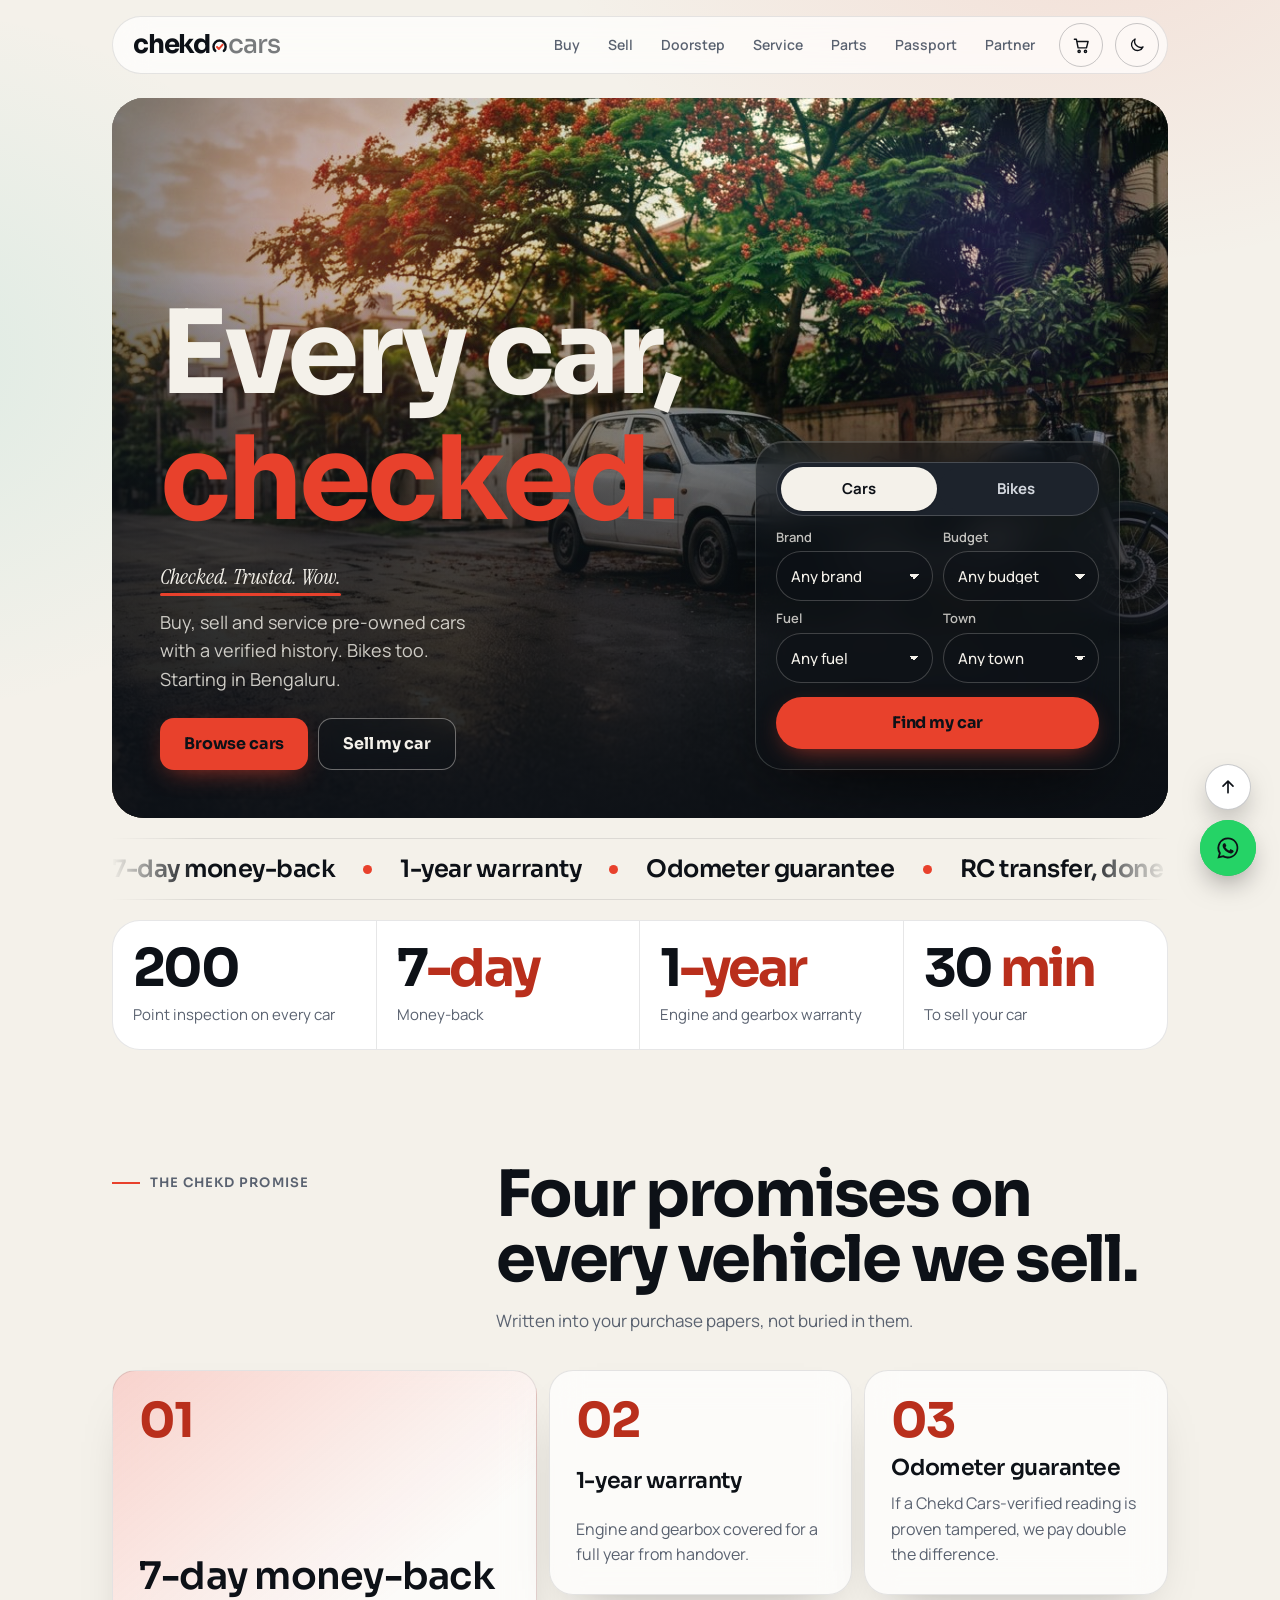
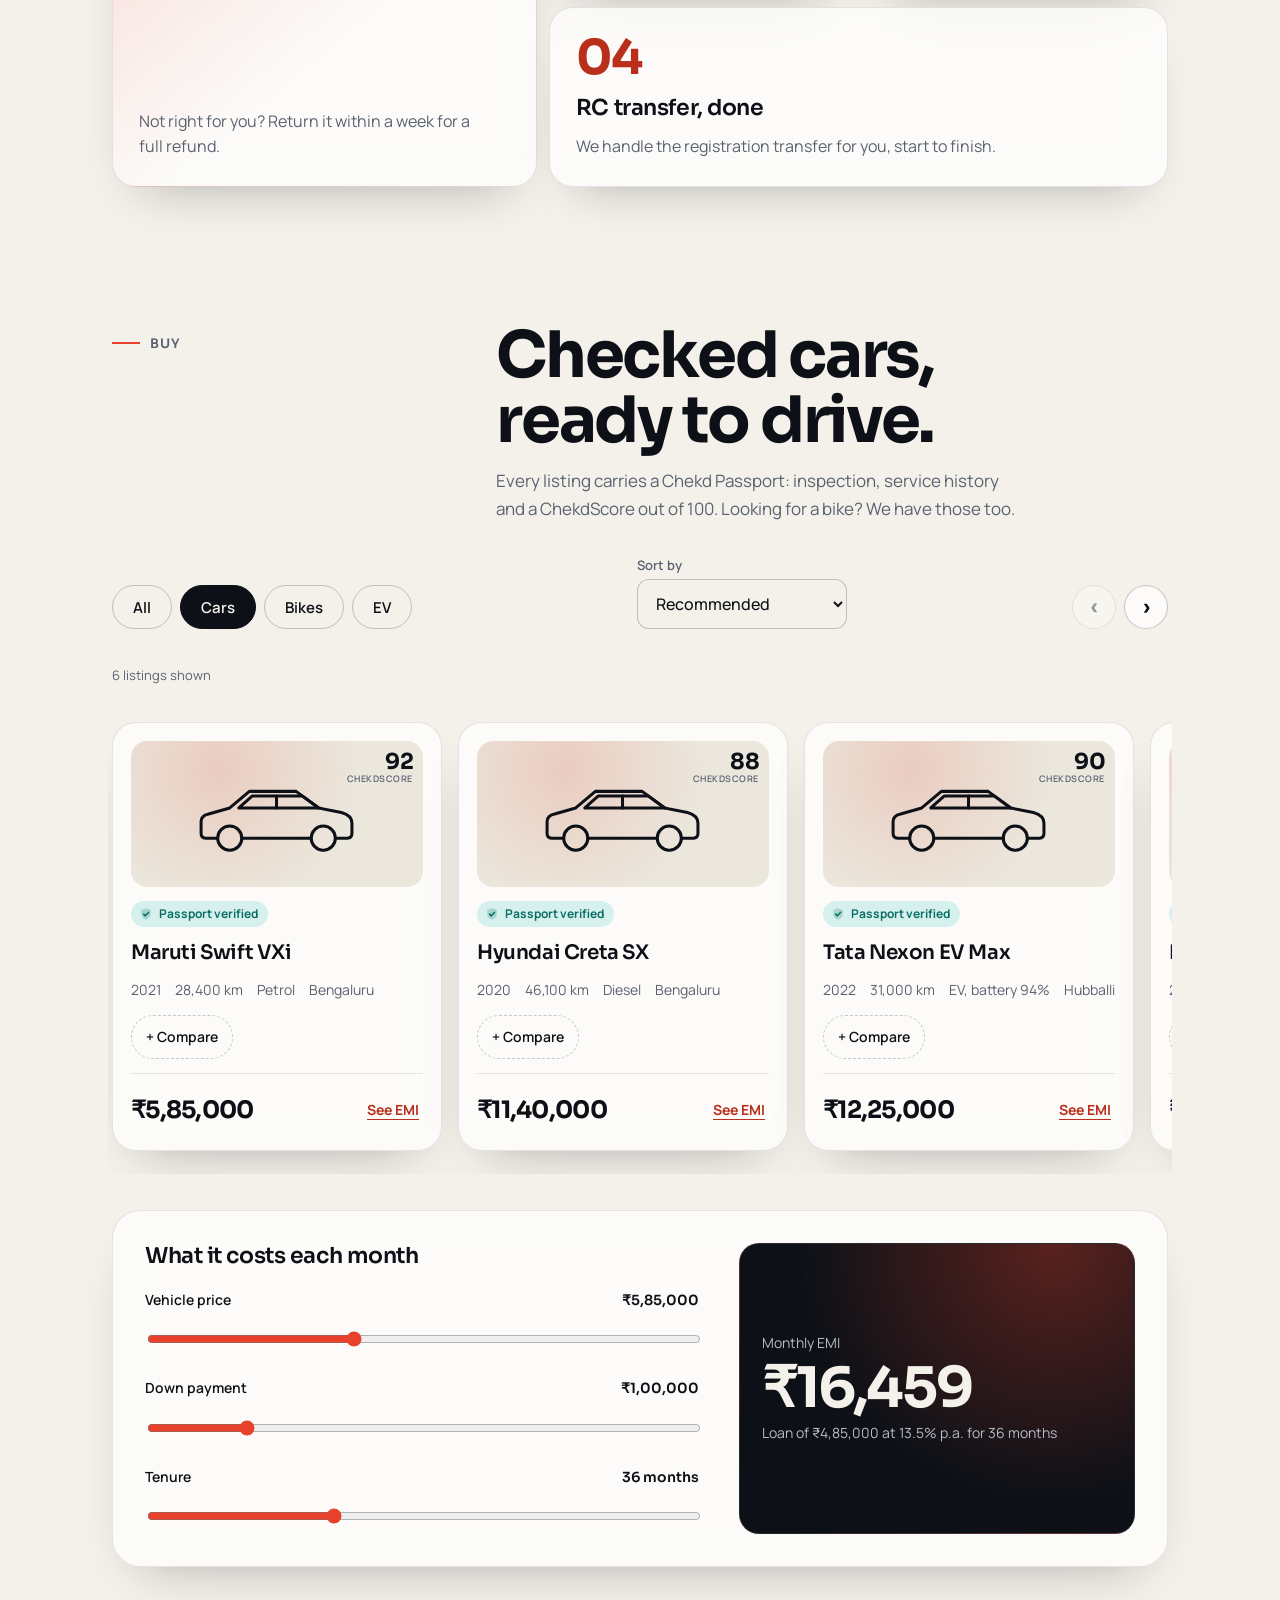
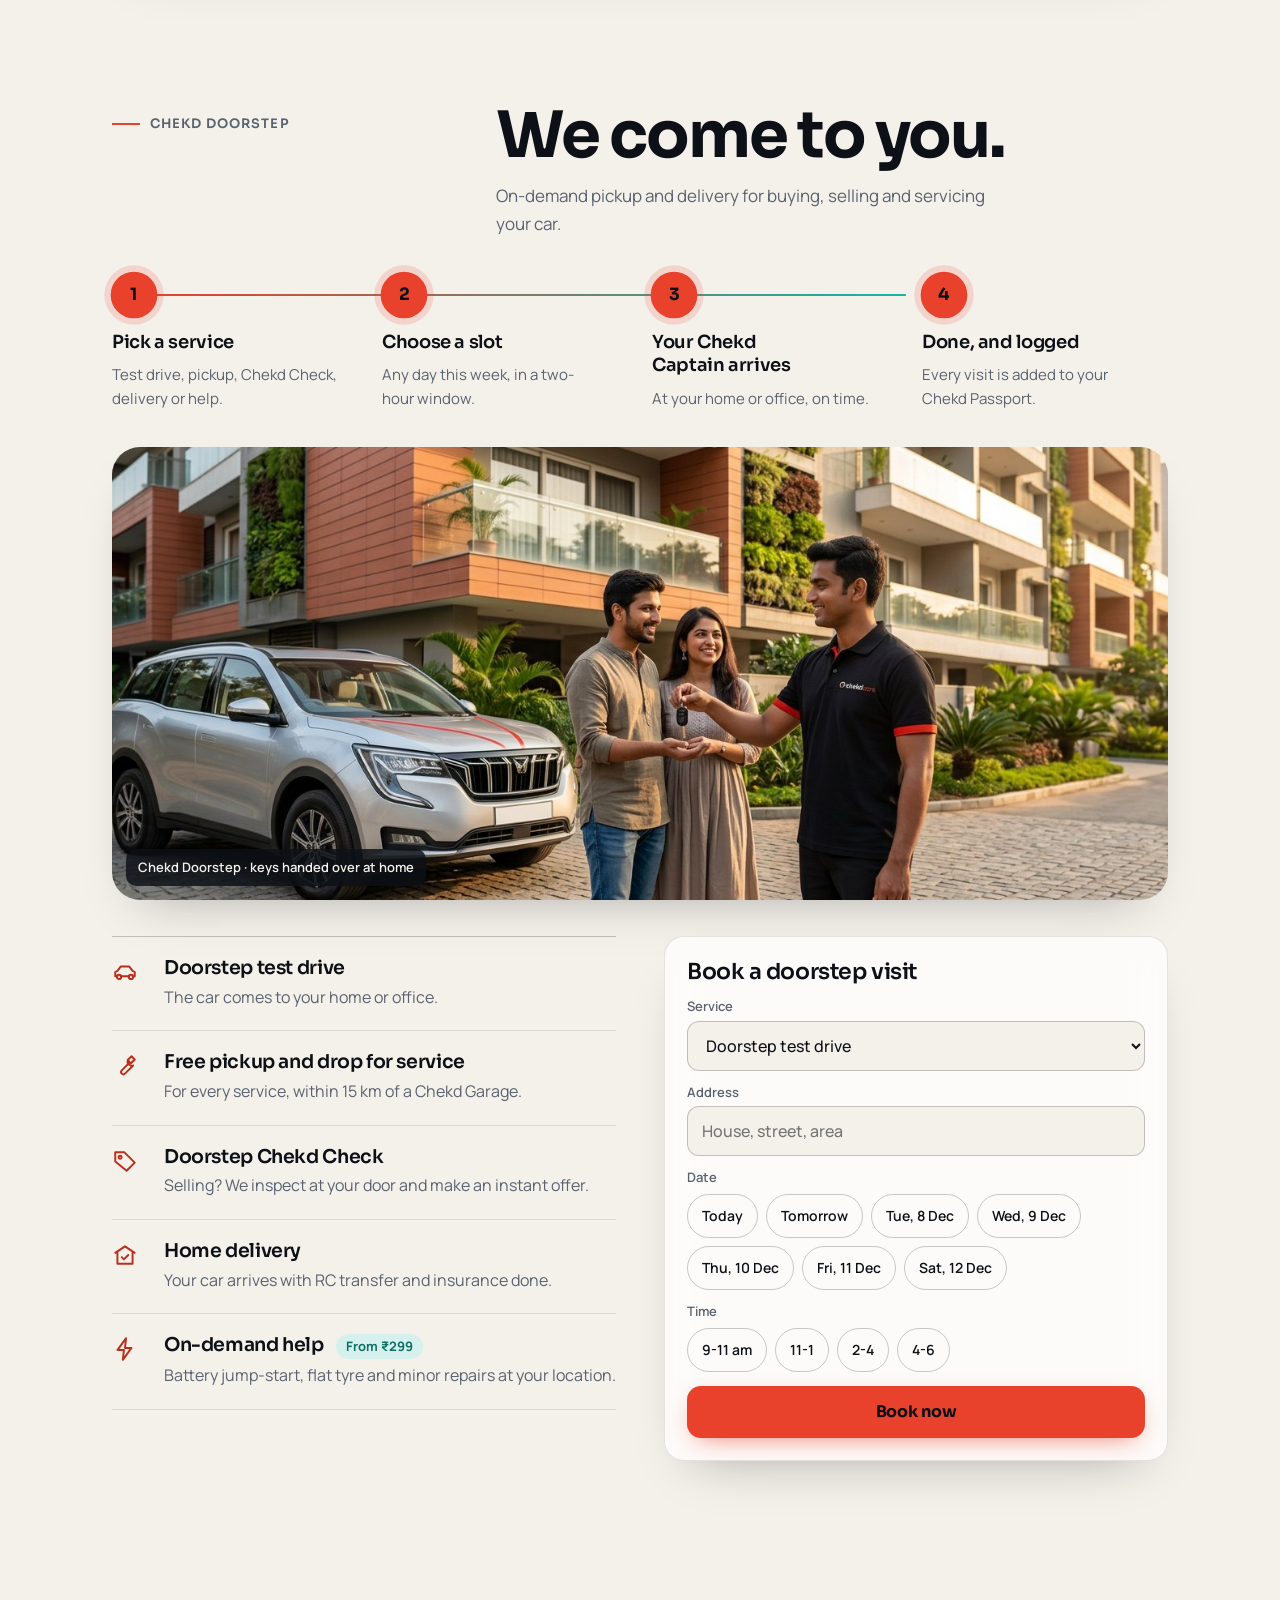
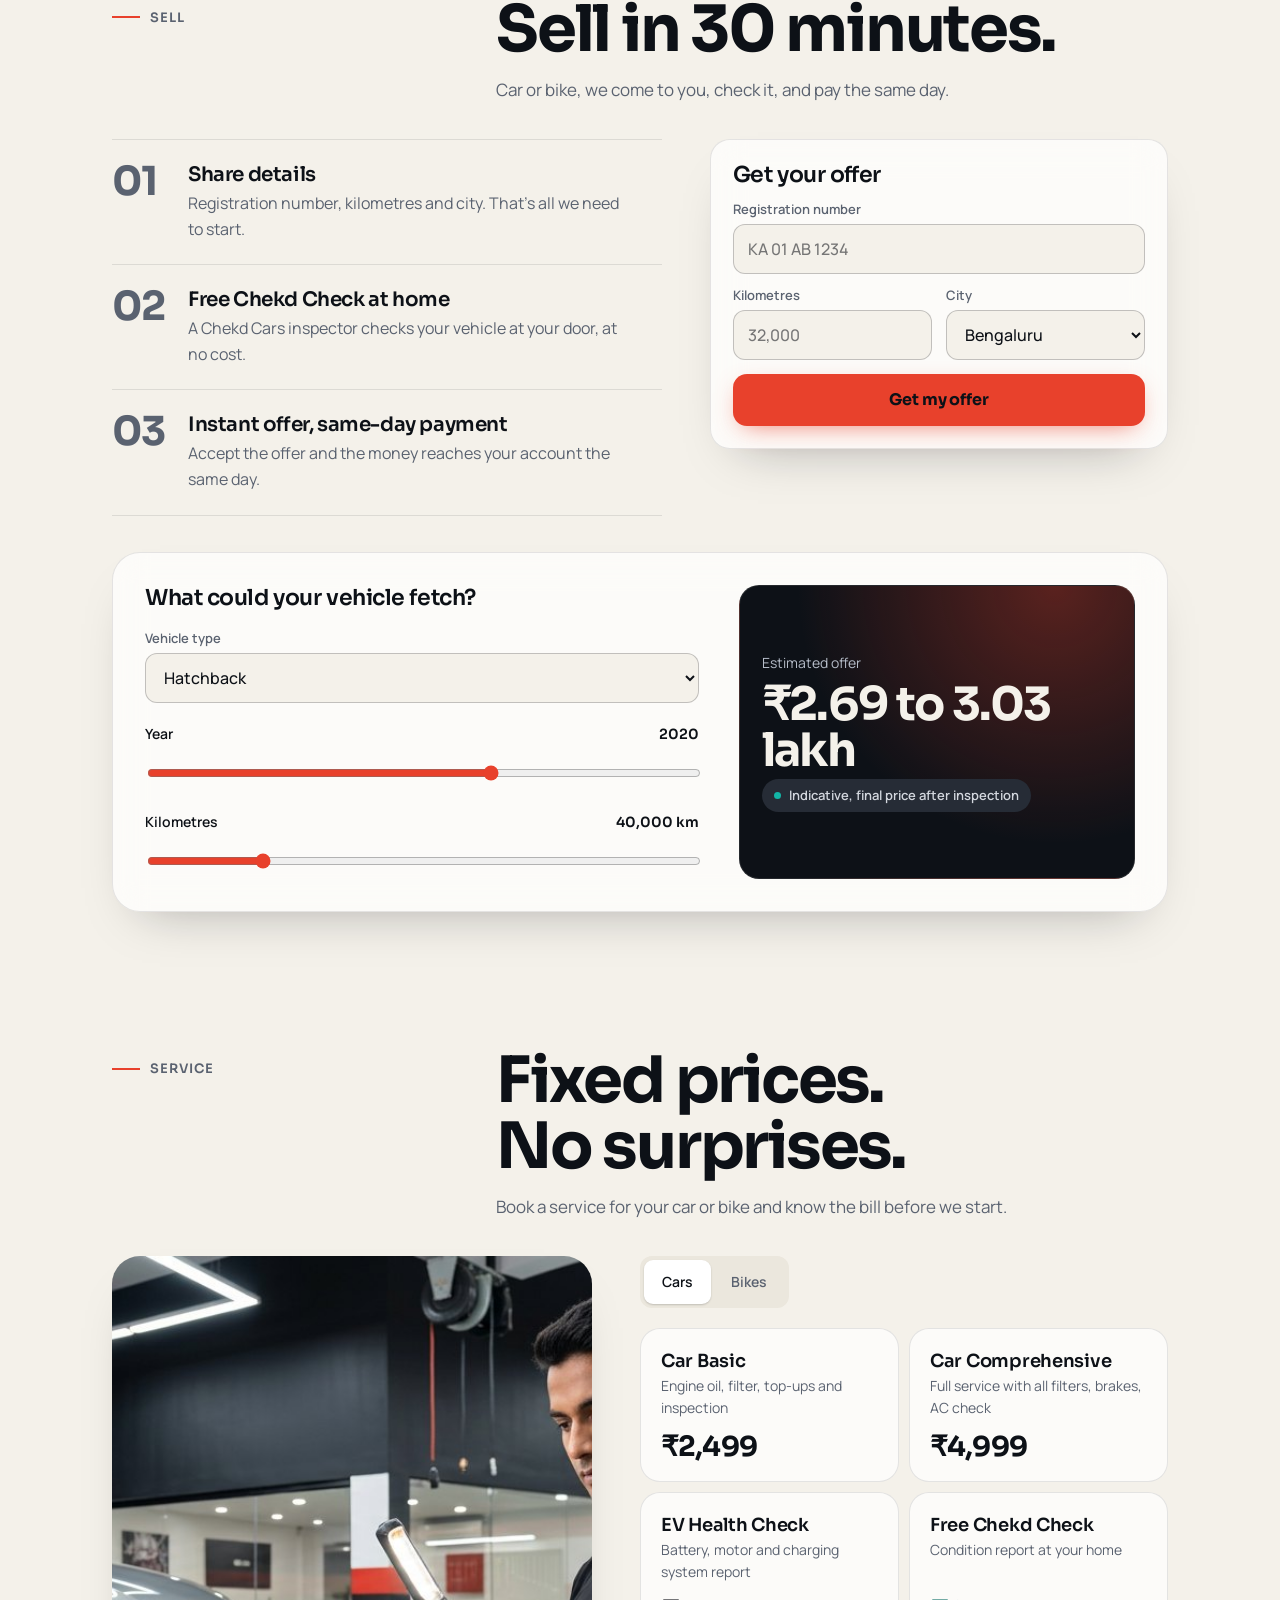
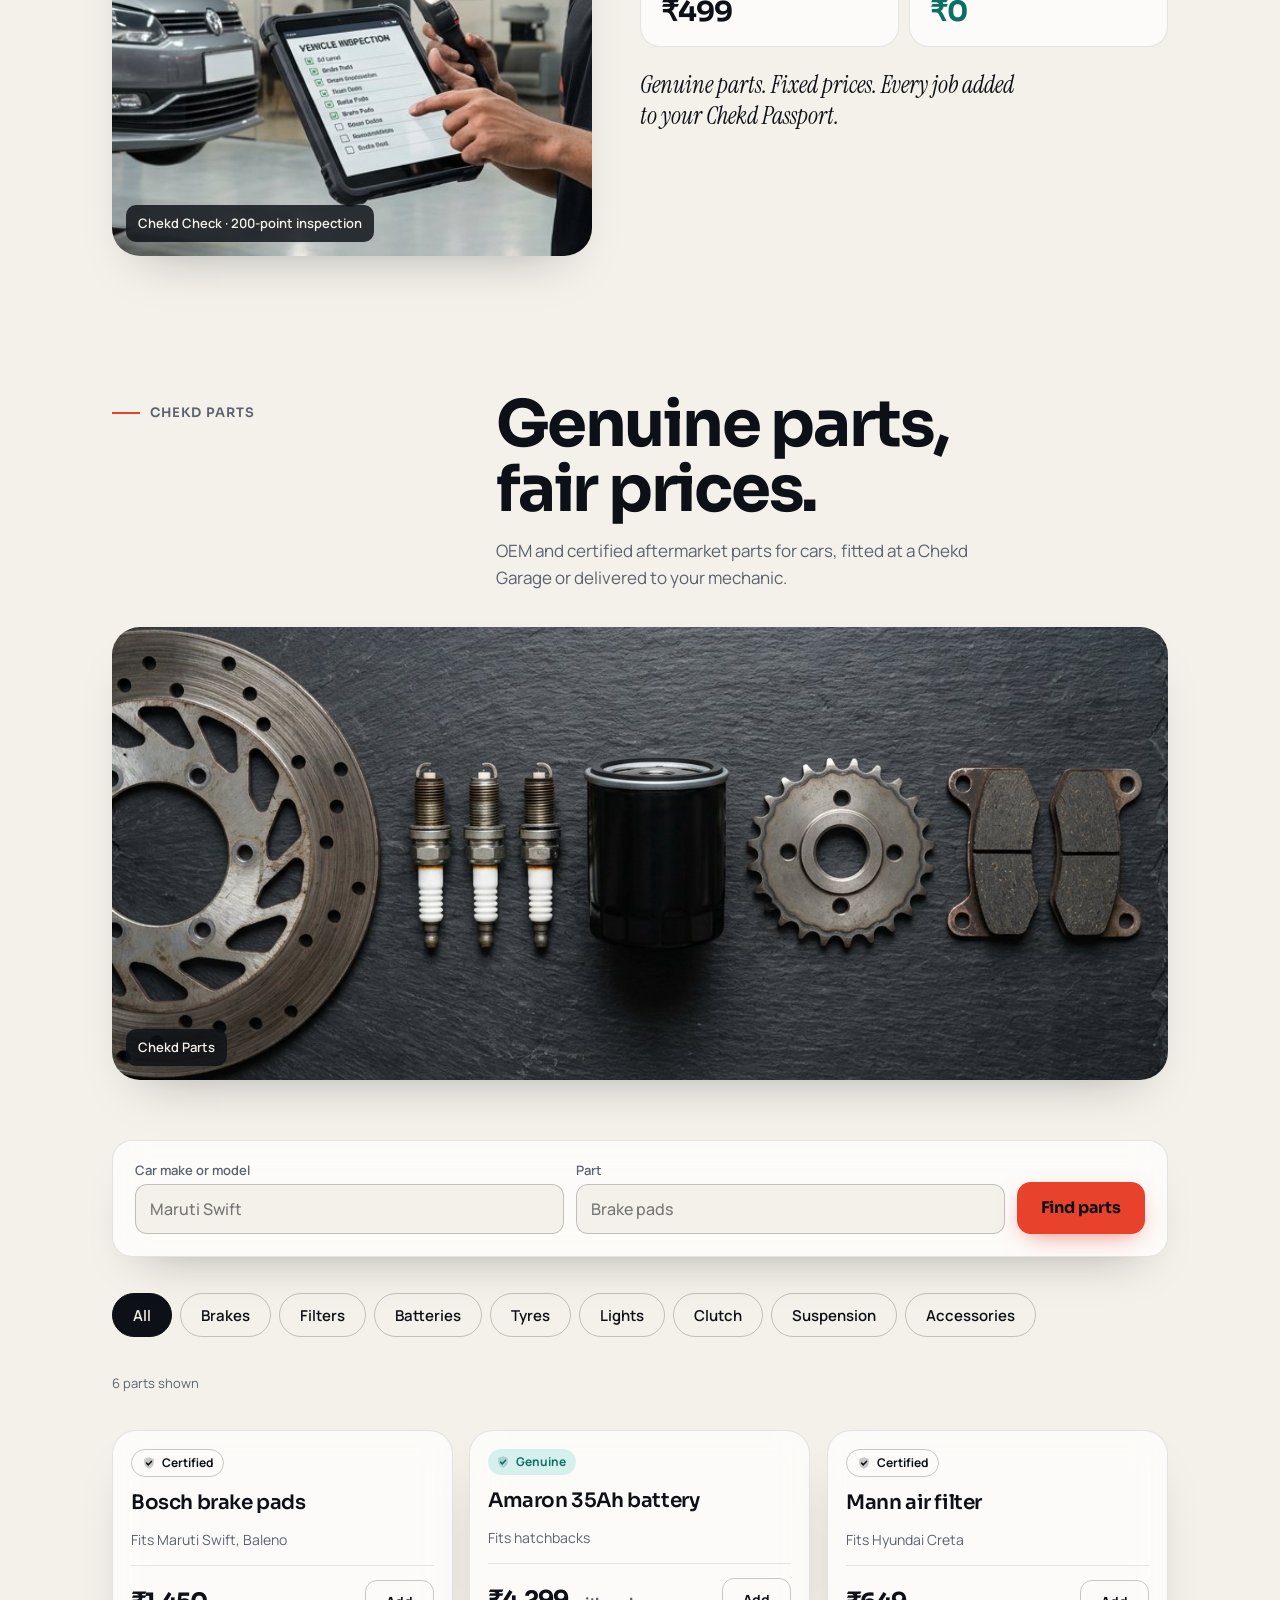
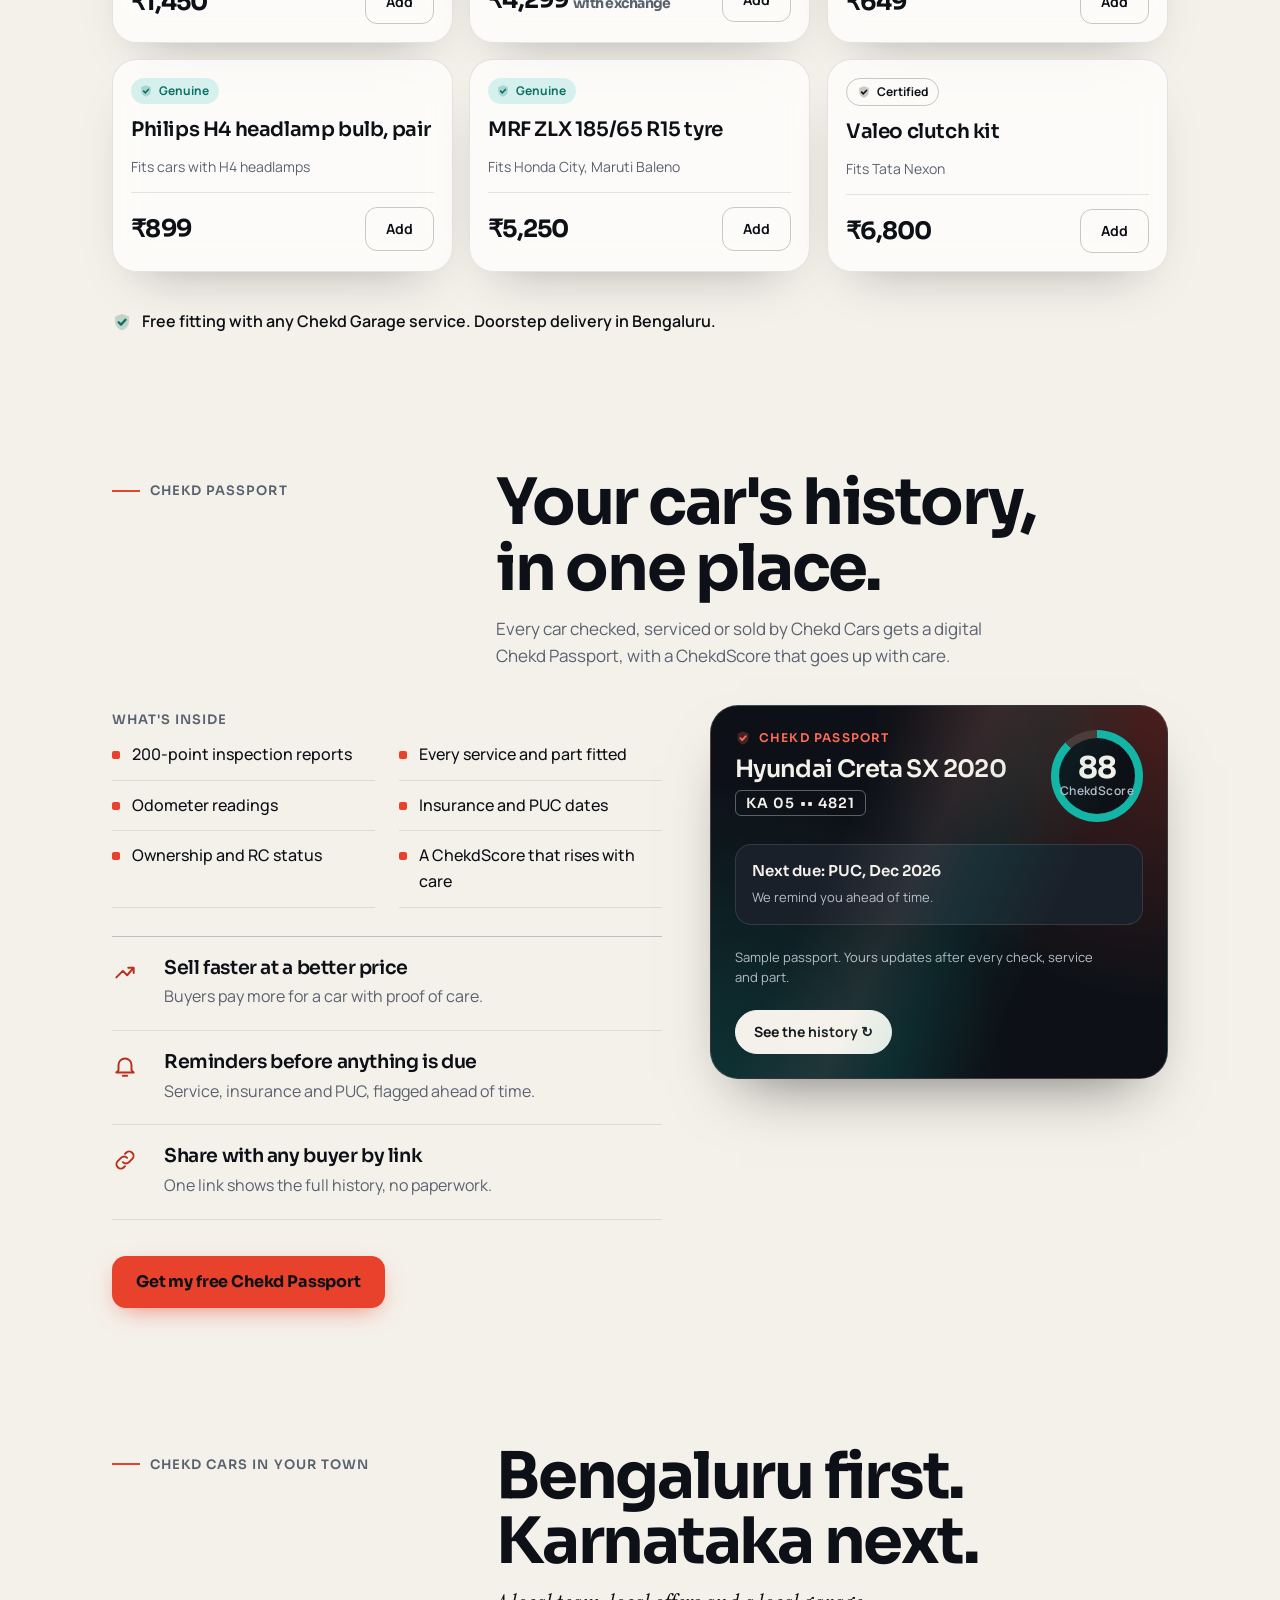
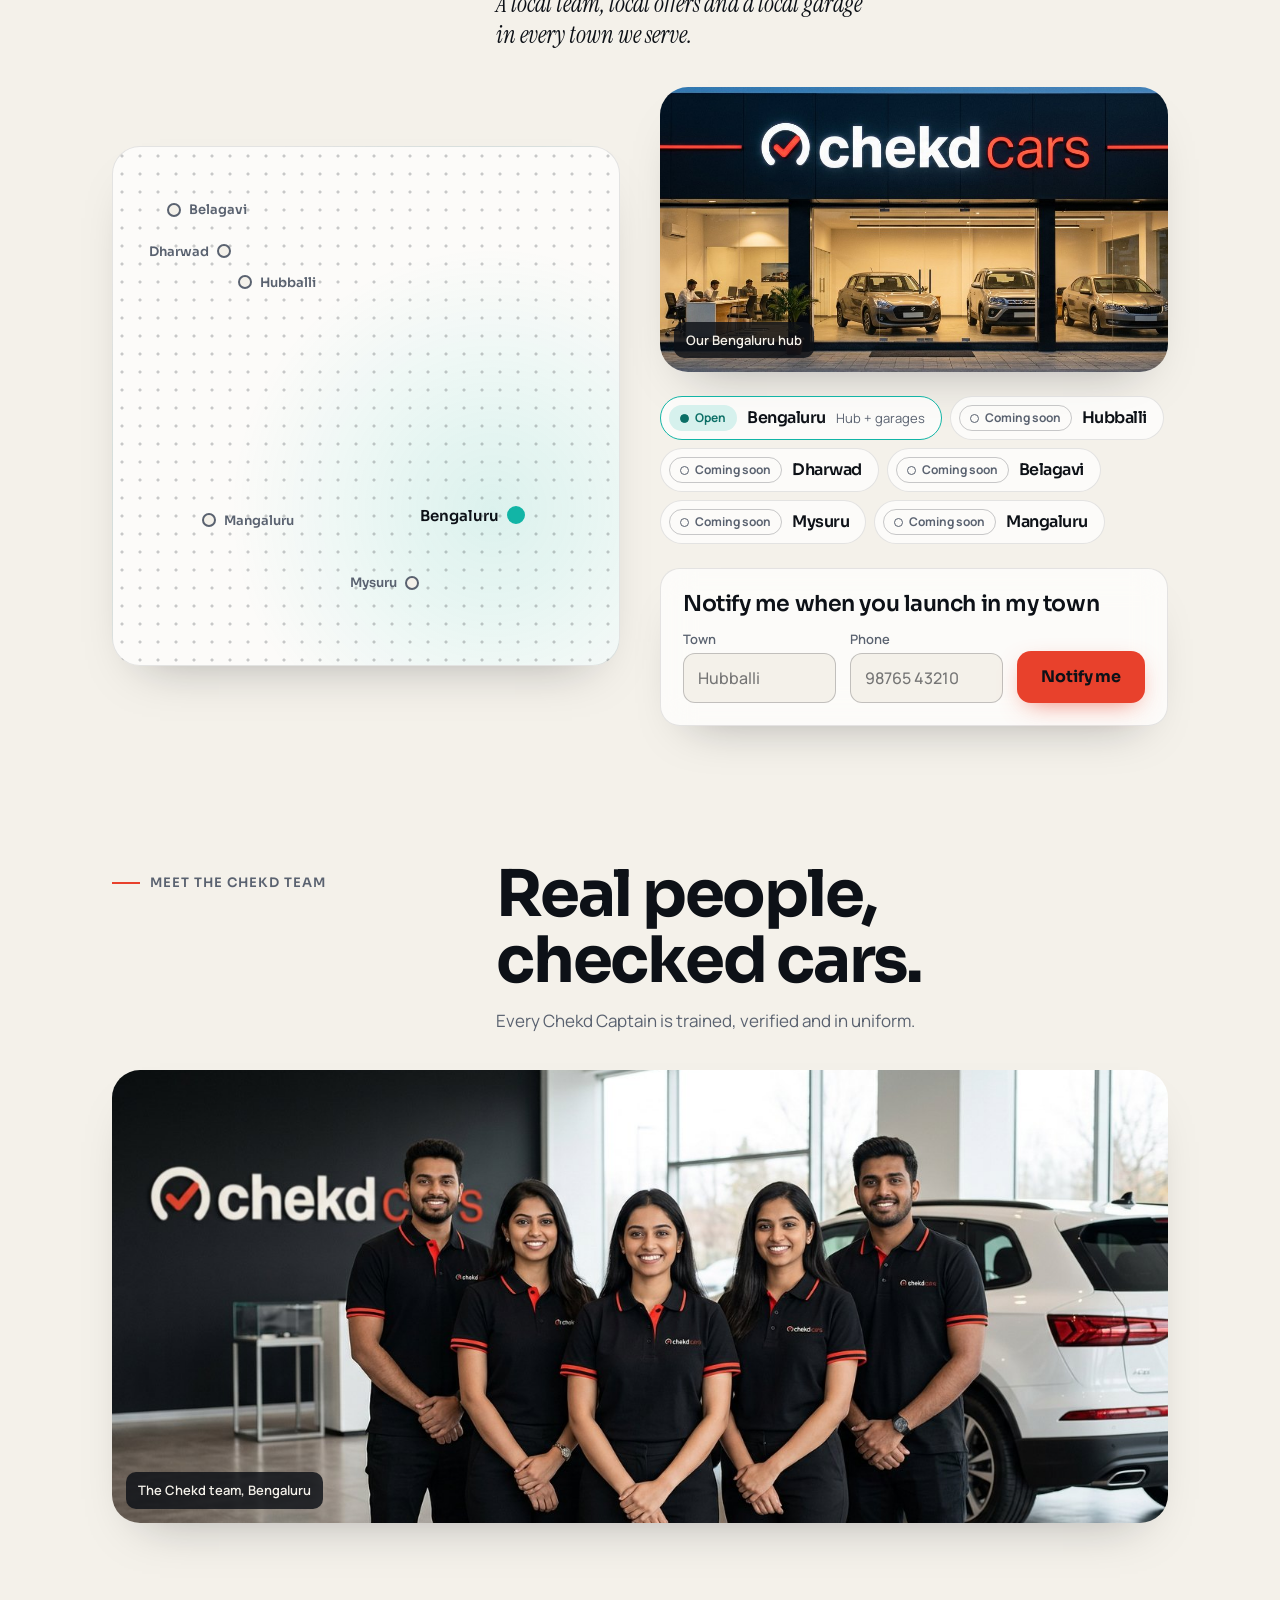
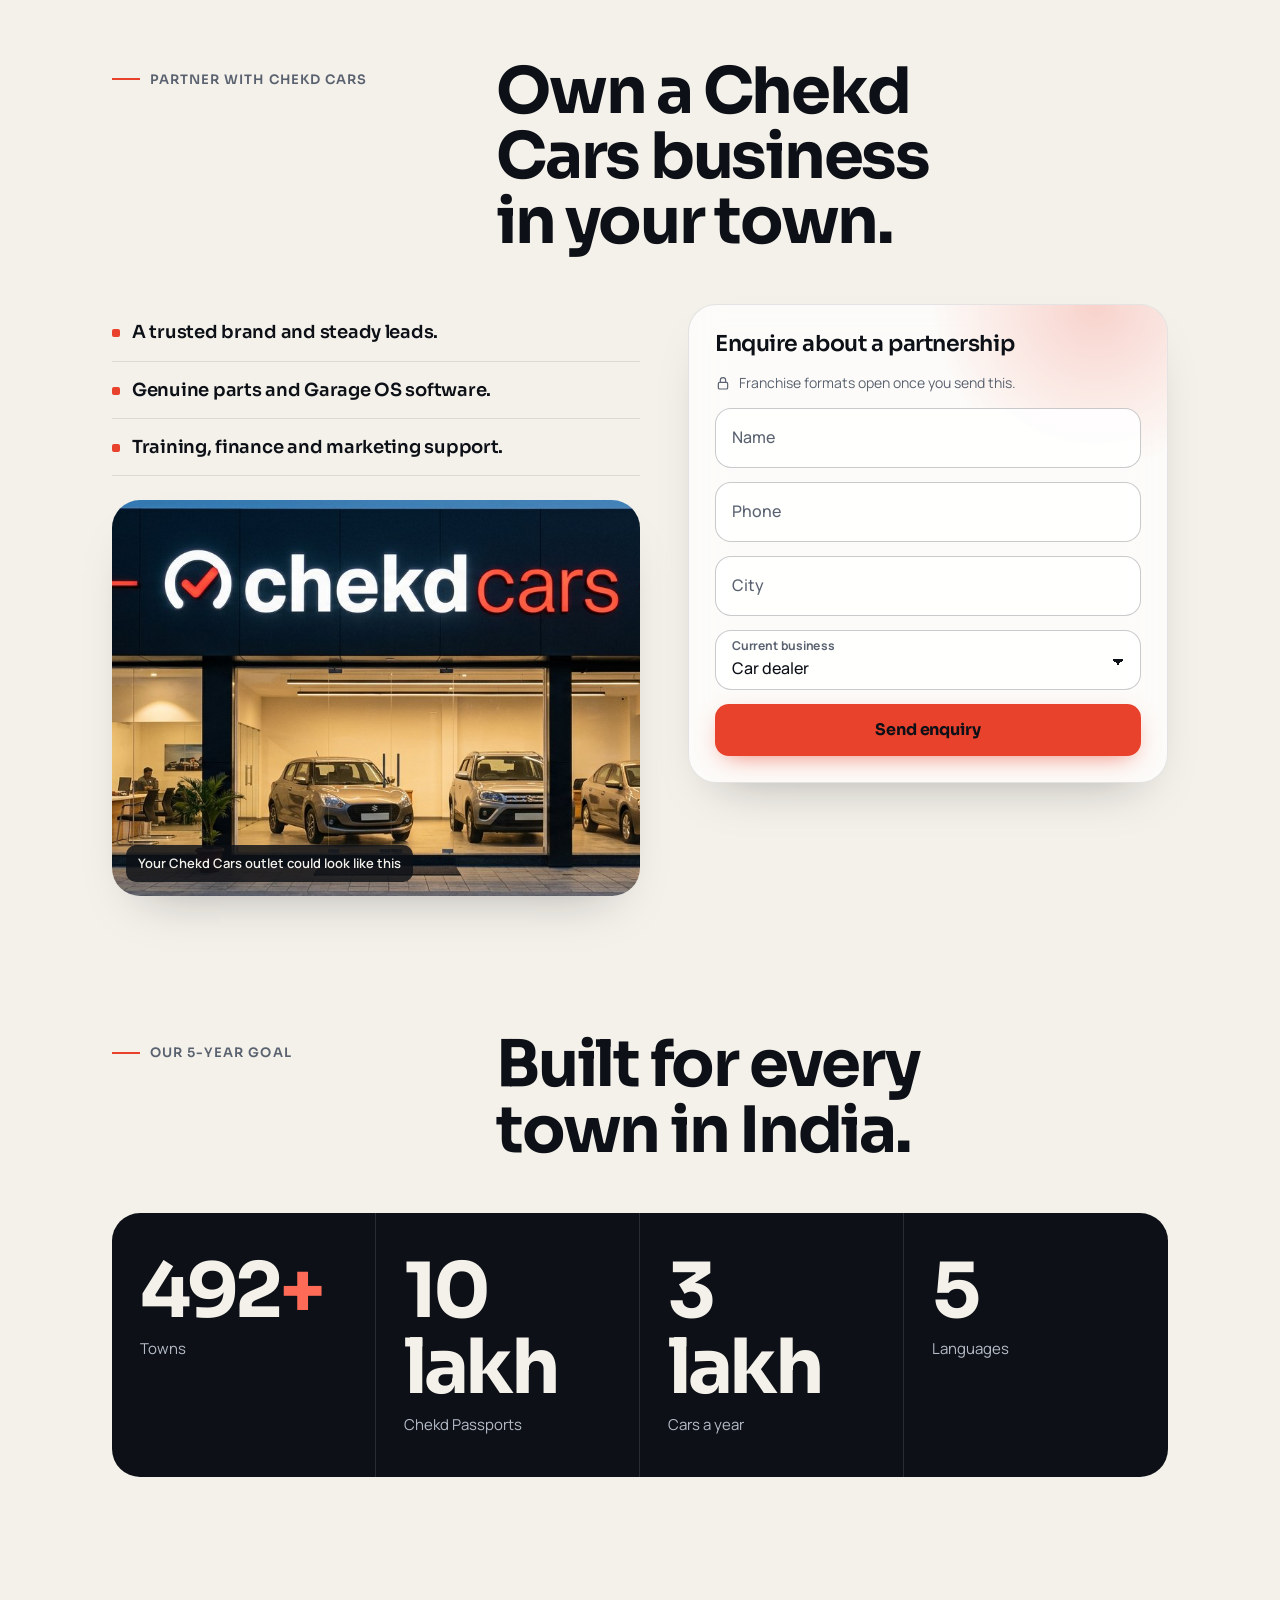
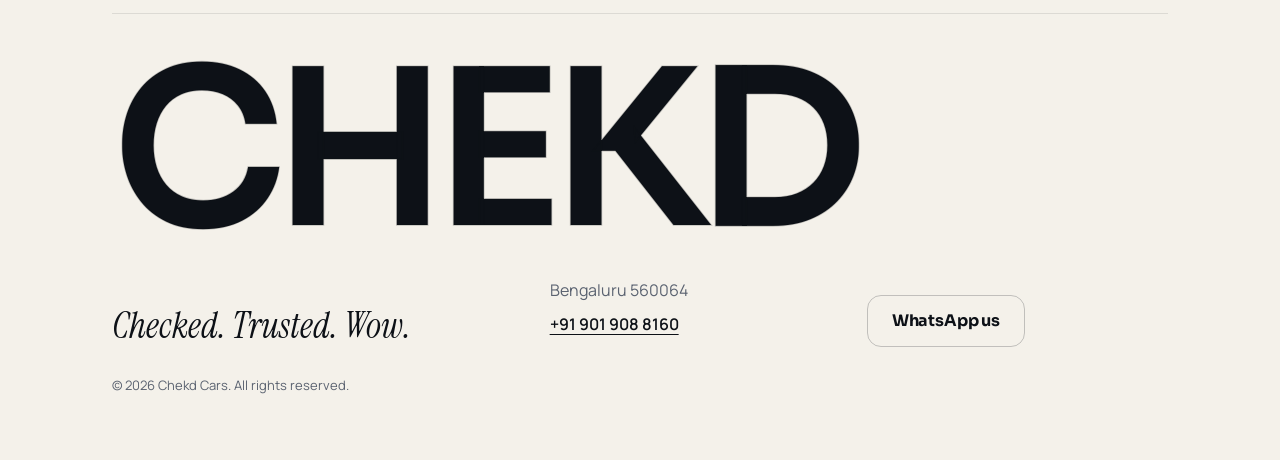
==== commit 12b91e8e: "Fix mobile layout: stat numbers, truncated search selects, hero heading size" ====
--- a/web-app/index.html
+++ b/web-app/index.html
@@ -640,6 +640,25 @@
         .x-spot::after { display: none; }
         .x-town:hover { transform: none; }
       }
+
+      /* ---------- Mobile fixes (2026-11-26) ---------- */
+      .x-stat strong span { font: inherit; color: inherit; letter-spacing: inherit; }
+      .x-stat > span { font-size: 15px; }
+      .x-stats--trust .x-stat strong span { color: var(--x-ink); font-size: inherit; }
+      .x-hero h1 { font-size: clamp(40px, 11.5vw, 116px); overflow-wrap: anywhere; }
+      #x-search .x-field select { -webkit-appearance: none; appearance: none; padding: 0 30px 0 14px; font-size: 15px; text-overflow: ellipsis; white-space: nowrap; overflow: hidden;
+        background-image: linear-gradient(45deg, transparent 50%, currentColor 50%), linear-gradient(135deg, currentColor 50%, transparent 50%);
+        background-position: calc(100% - 18px) 50%, calc(100% - 13px) 50%; background-size: 5px 5px; background-repeat: no-repeat; }
+      .x-card__art svg { width: 62%; }
+      .x-score small { font-size: 9px; }
+      @media (max-width: 420px) {
+        .x-search { padding: 16px; }
+        .x-search__row { gap: 8px; }
+        .x-stat strong { font-size: clamp(32px, 10vw, 44px); }
+        .x-stats--trust .x-stat strong { font-size: clamp(30px, 9vw, 40px); }
+        .x-stat { padding: 22px 16px; }
+      }
+      @media (max-width: 340px) { .x-search__row { grid-template-columns: 1fr; } }
     </style>
   </head>
   <body>
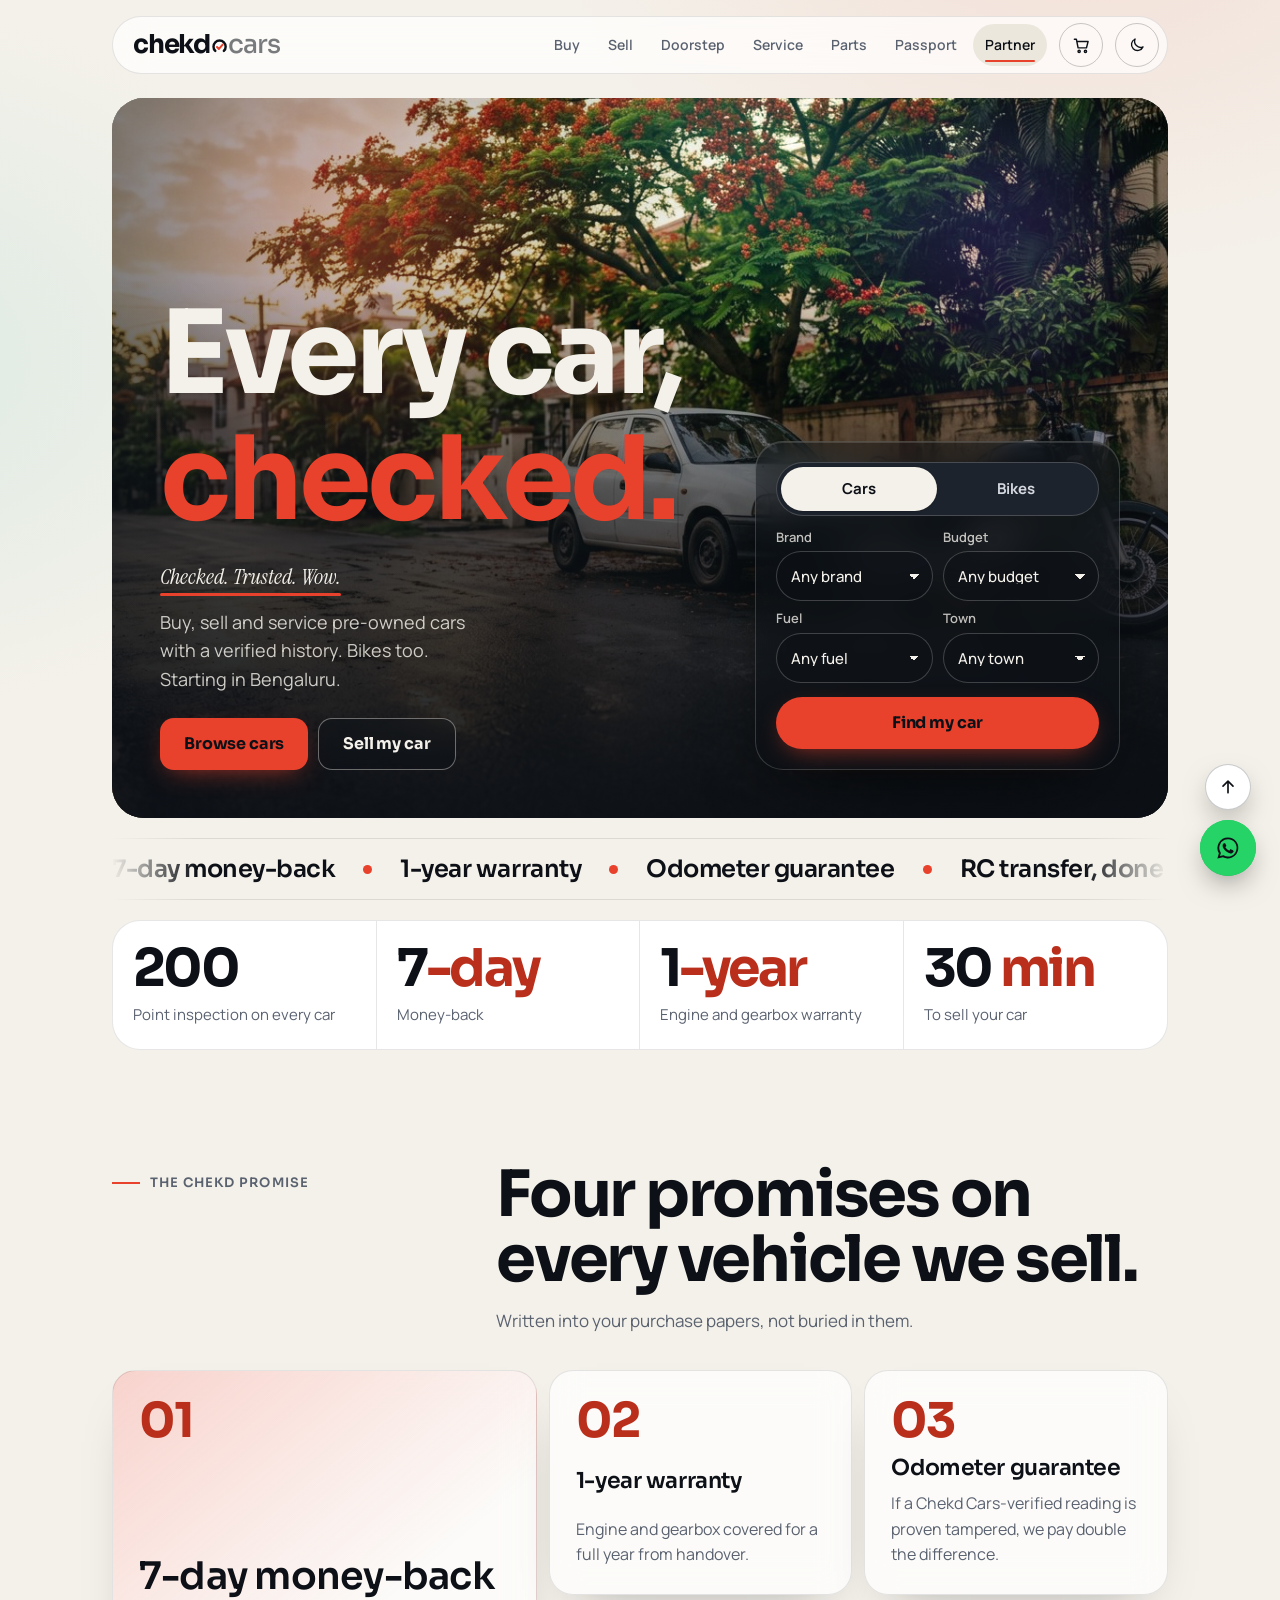
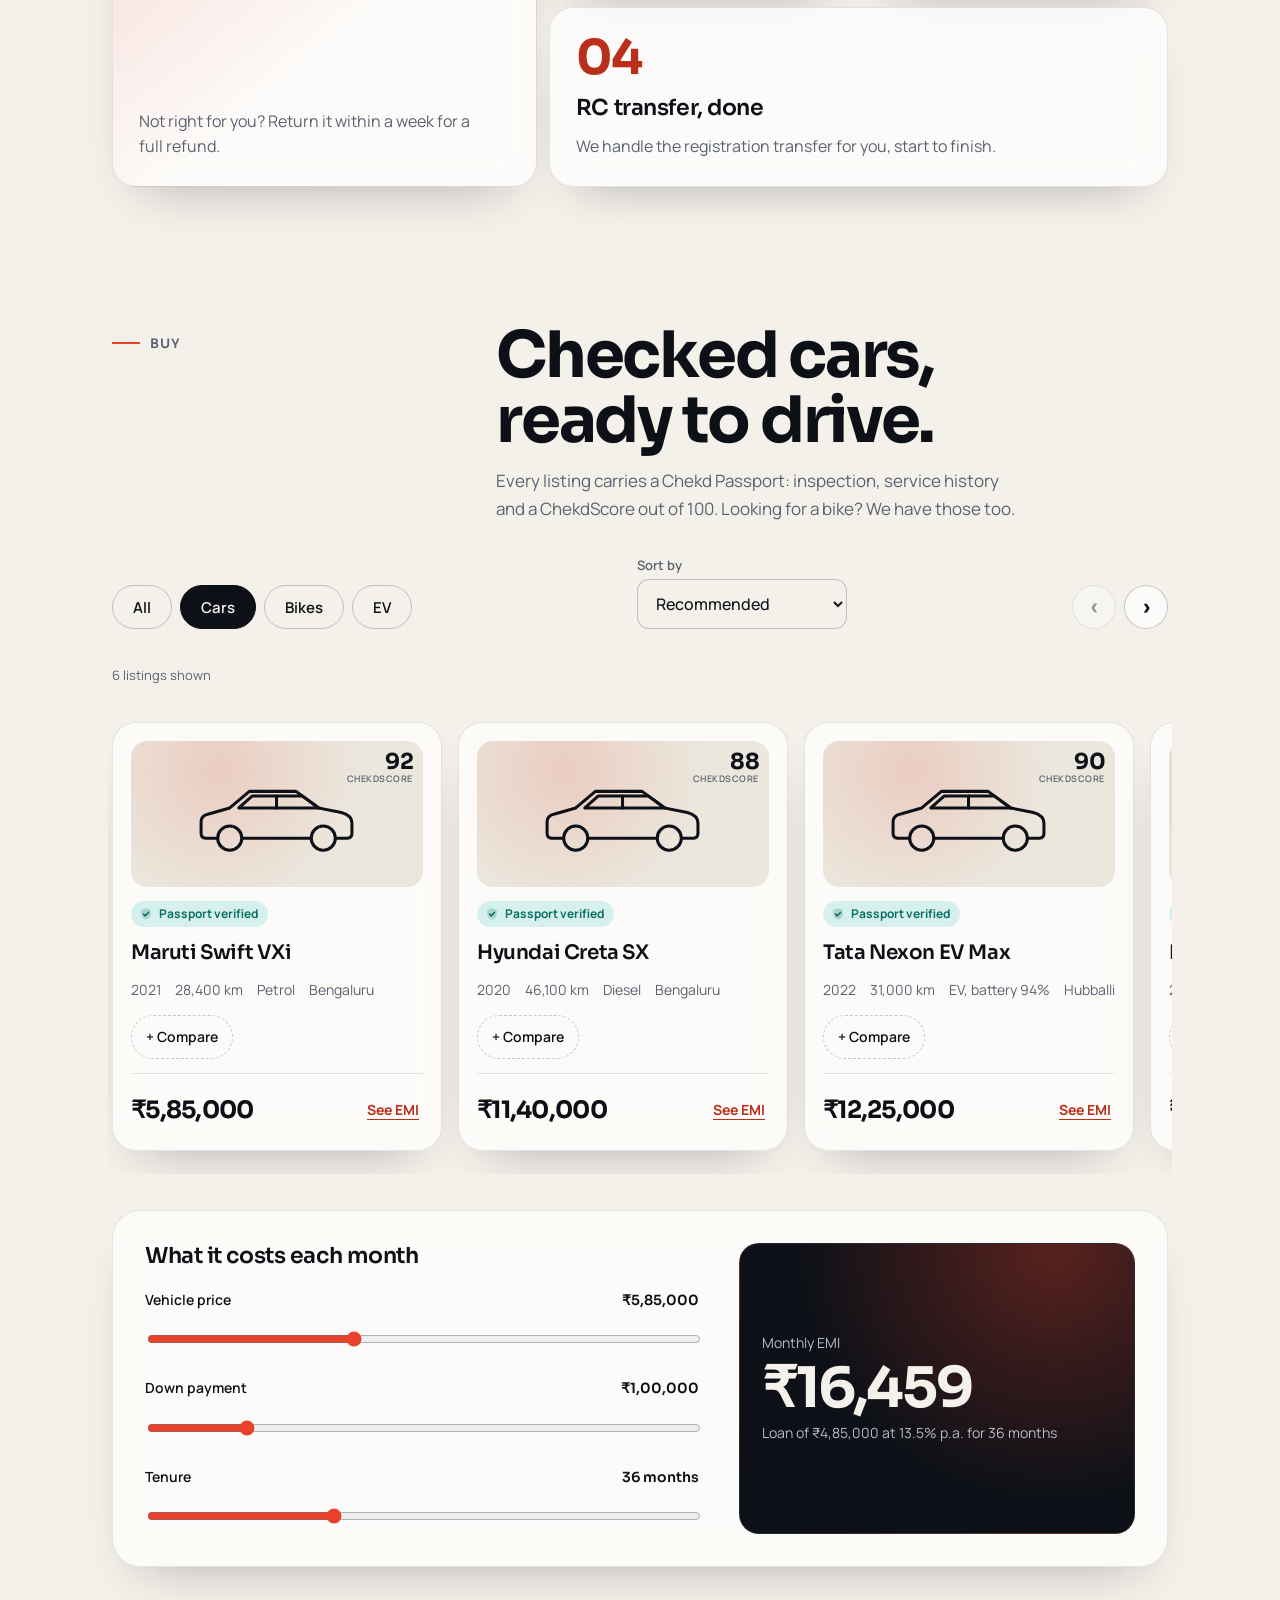
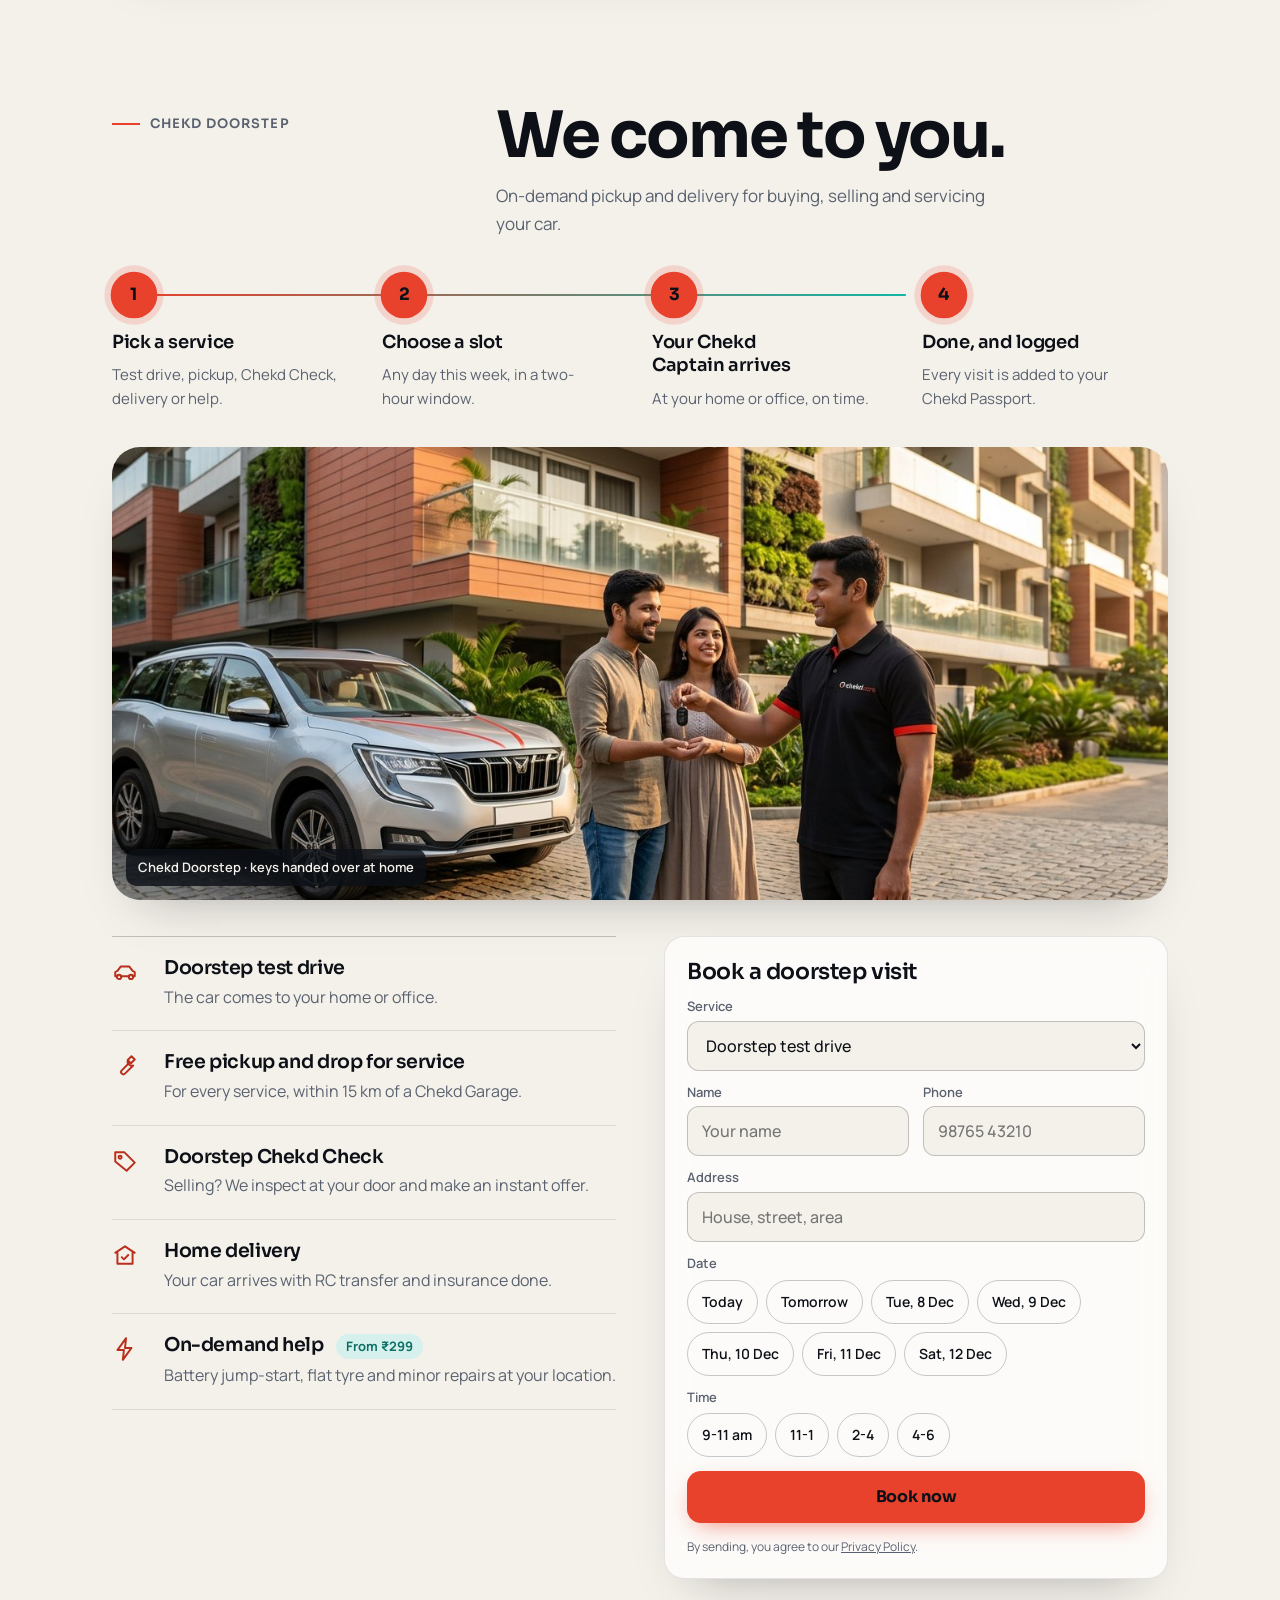
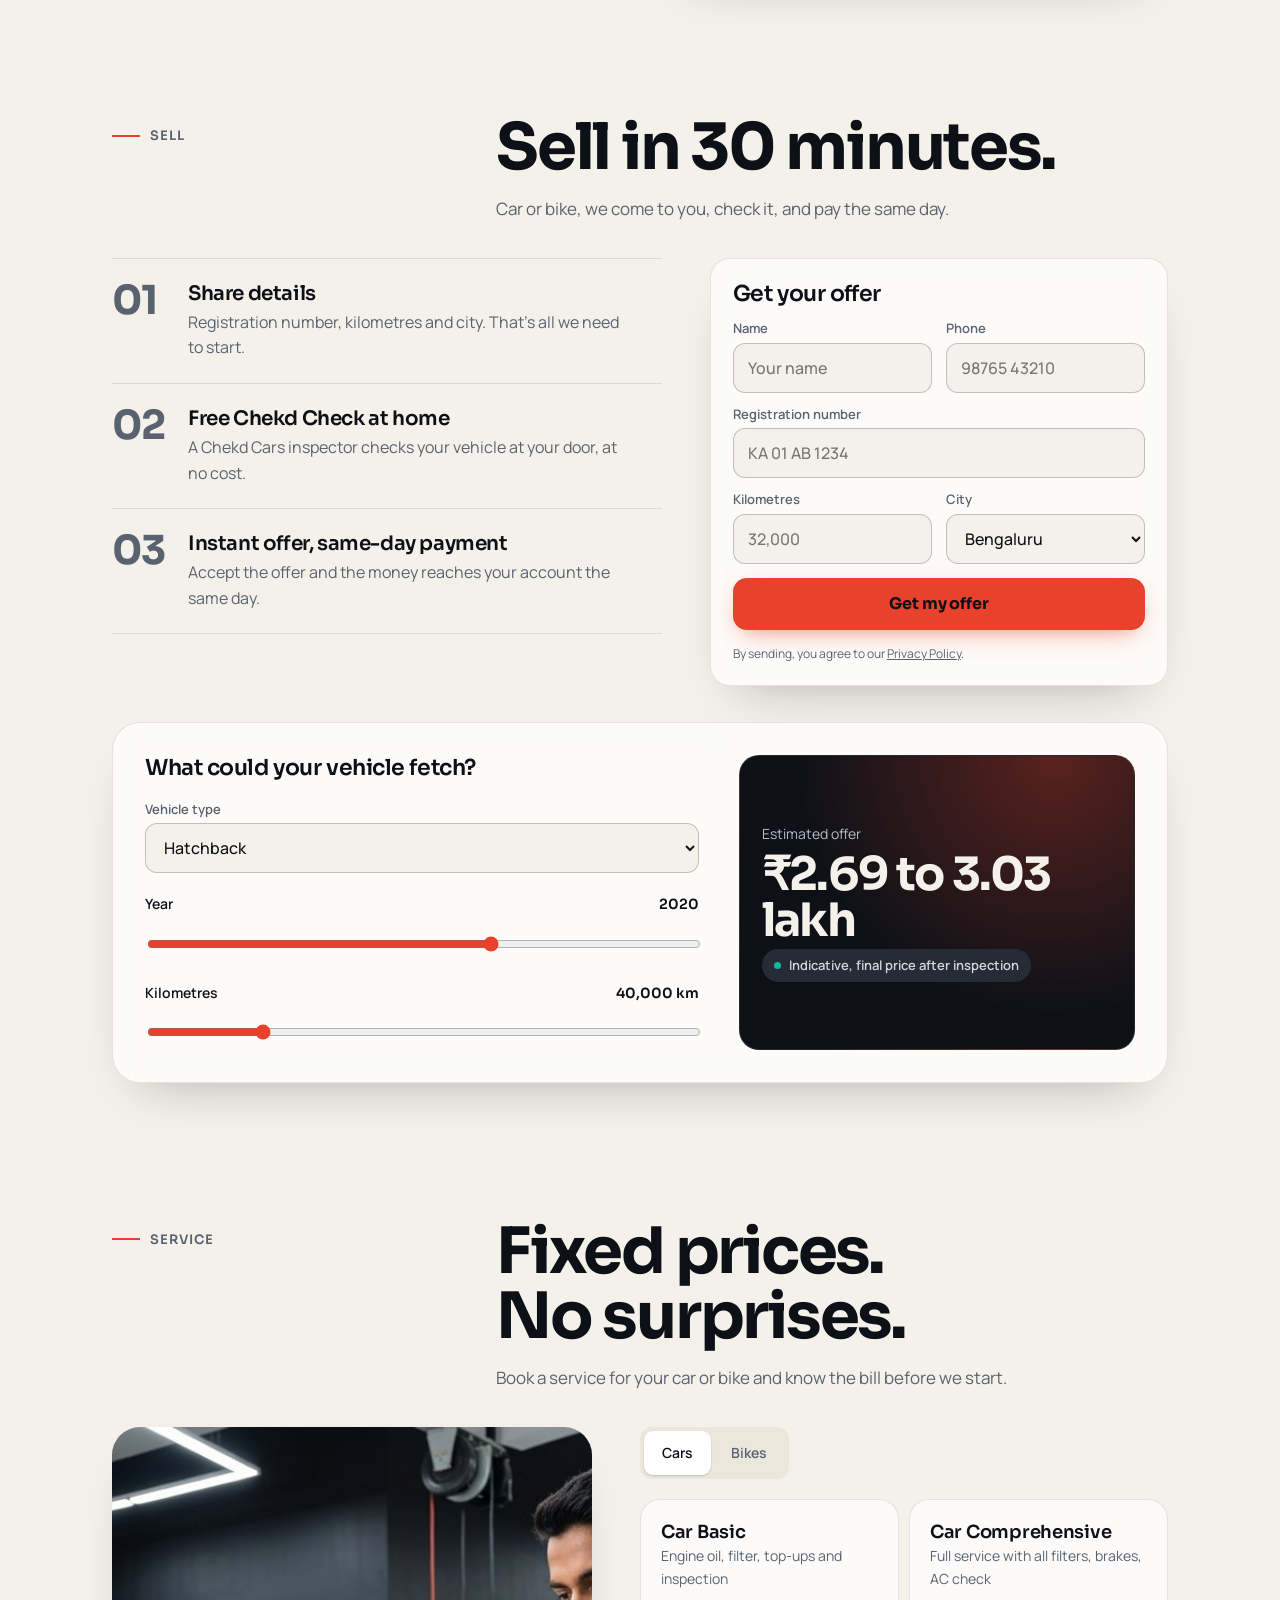
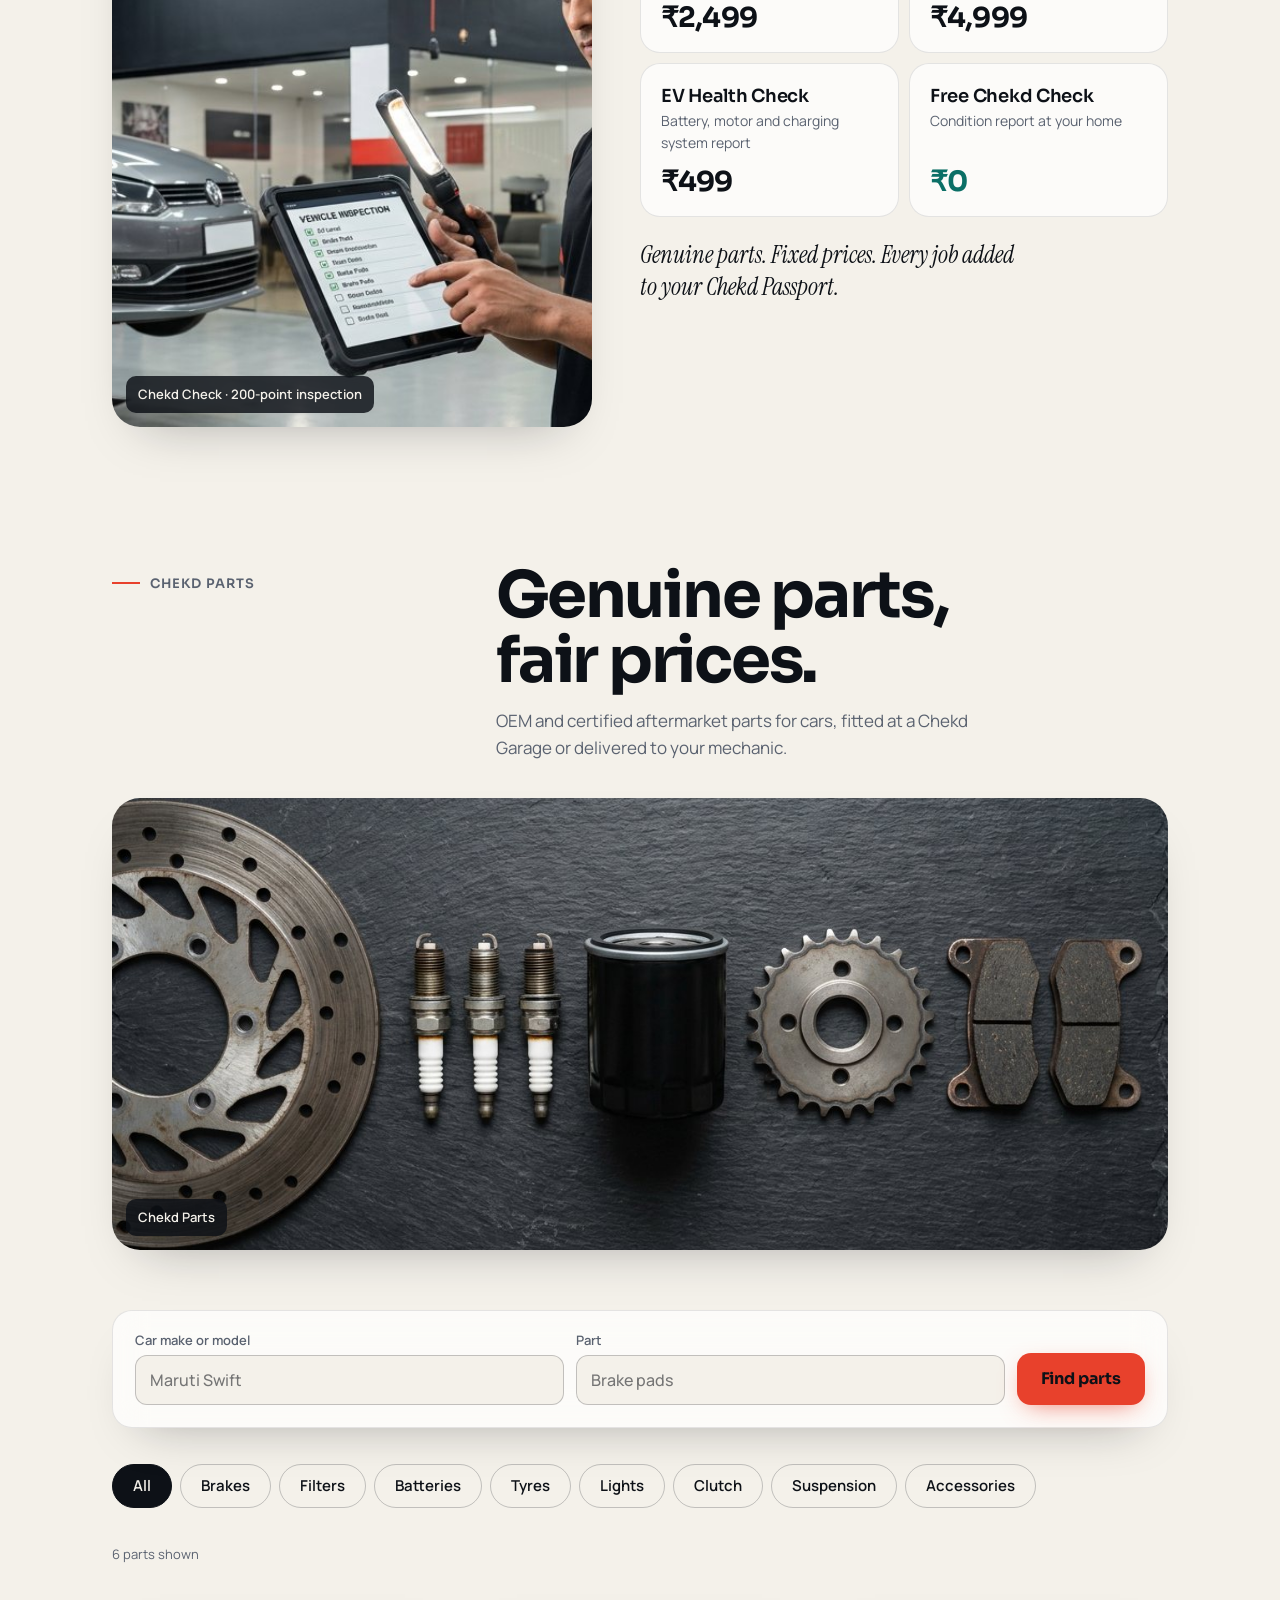
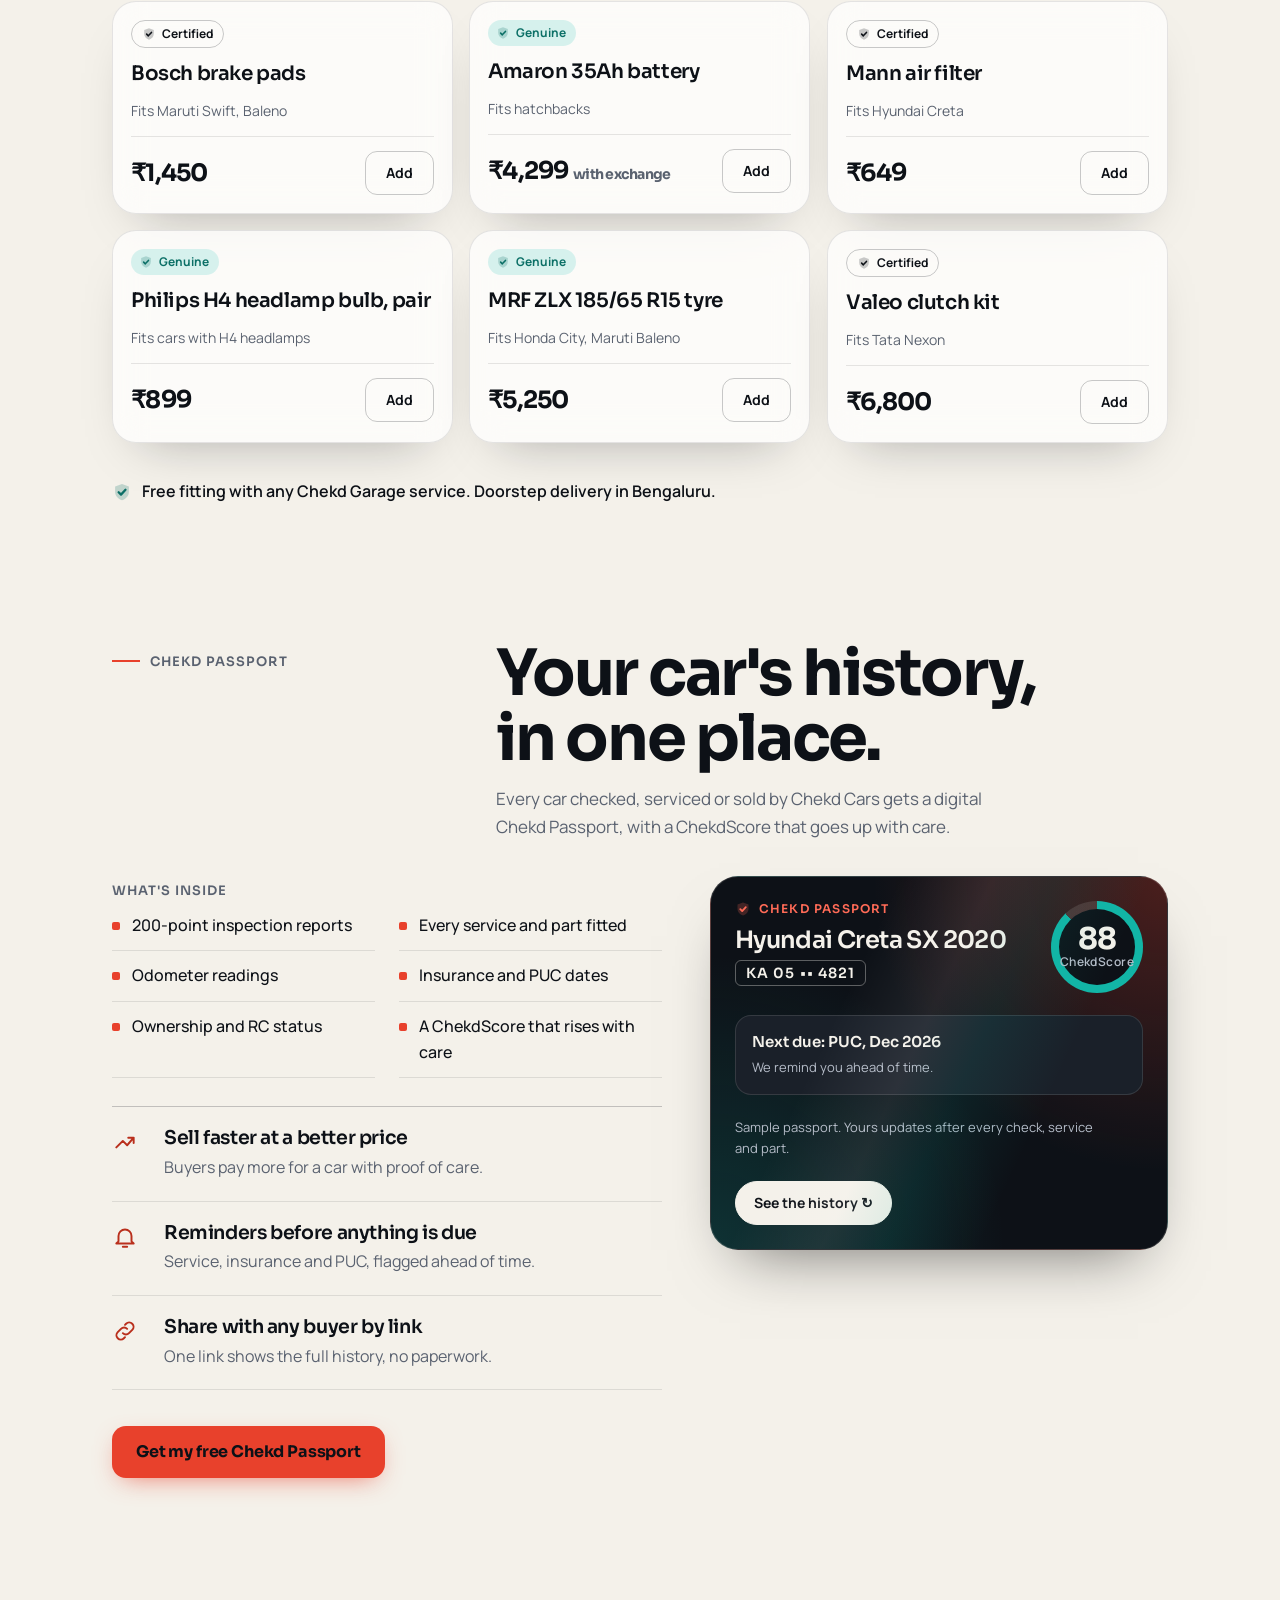
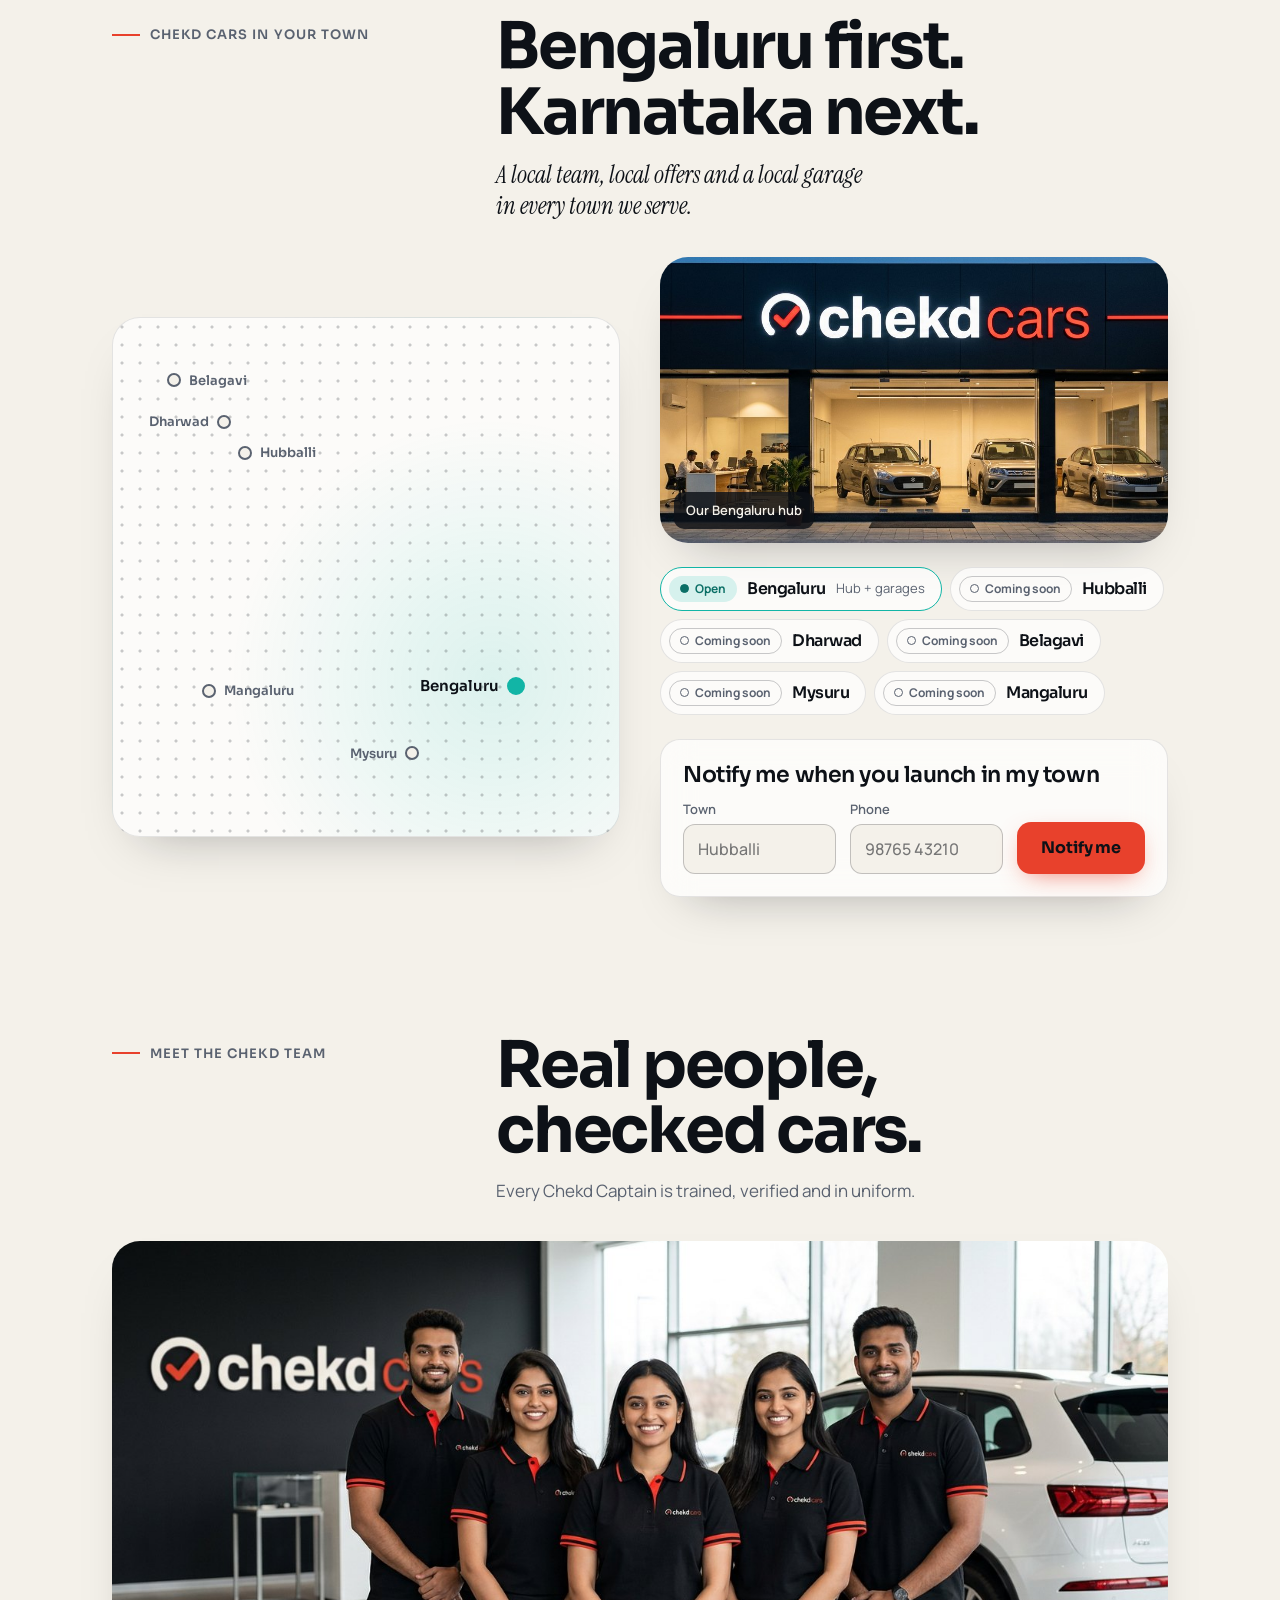
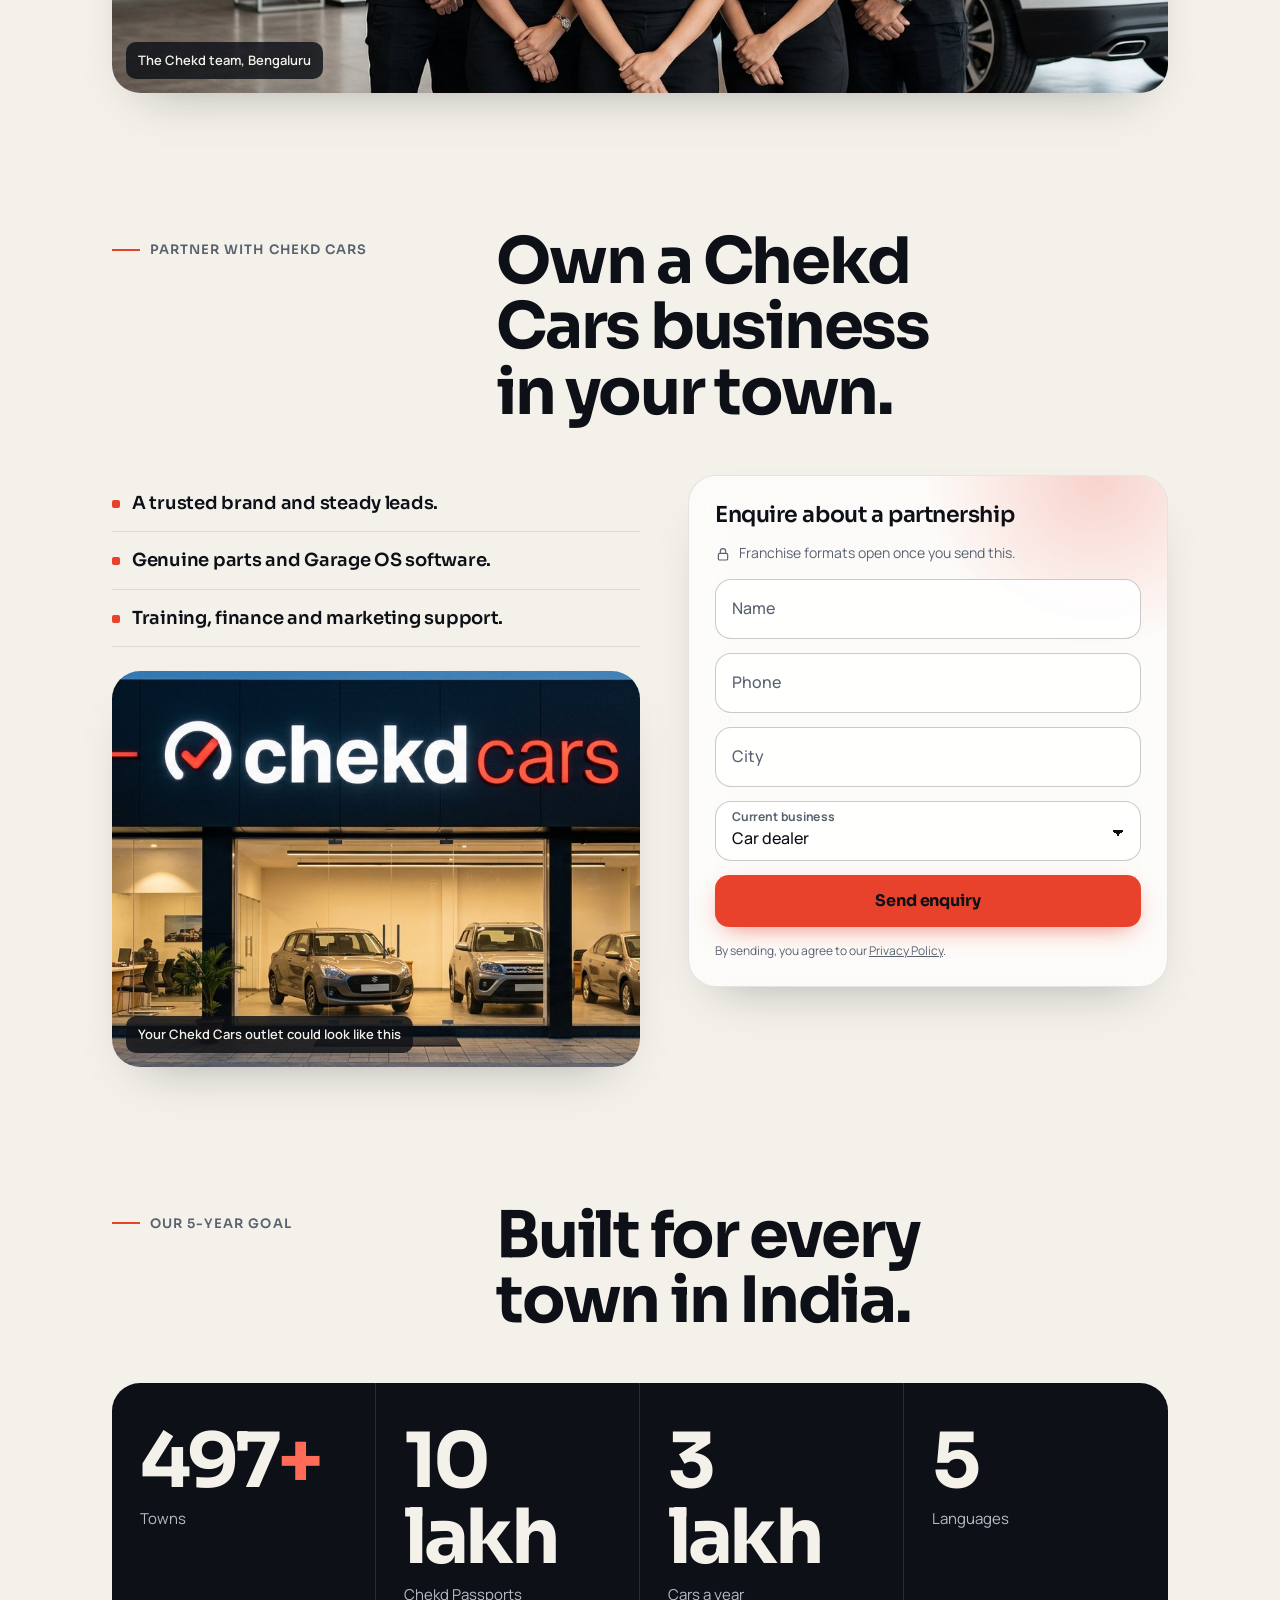
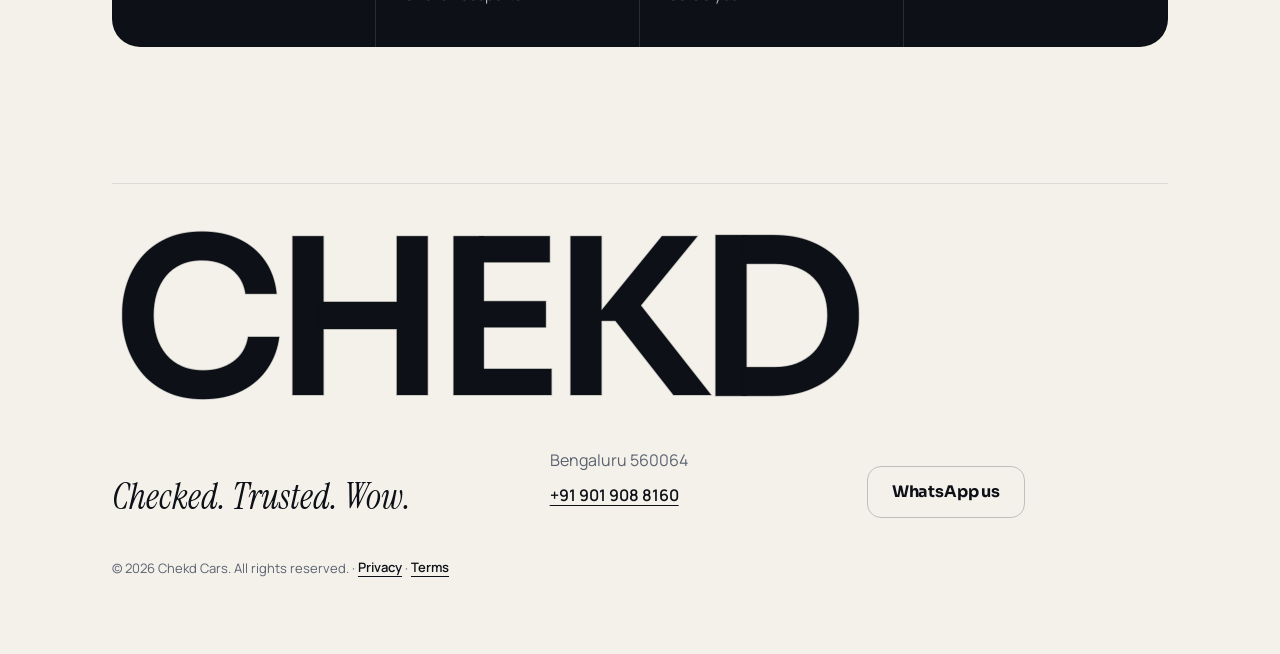
==== commit 95d22eea: "Sprint 1: admin table names, escaping, roles from profiles, session restore; public forms save leads" ====
--- a/web-app/index.html
+++ b/web-app/index.html
@@ -659,6 +659,9 @@
         .x-stat { padding: 22px 16px; }
       }
       @media (max-width: 340px) { .x-search__row { grid-template-columns: 1fr; } }
+      .x-consent { font-size: 12px; color: var(--x-mute); margin: 0; }
+      .x-consent a, .x-note a { color: inherit; text-decoration: underline; }
+      .x-ok a, .x-sent a { color: inherit; font-weight: 700; text-decoration: underline; }
     </style>
   </head>
   <body>
@@ -917,6 +920,10 @@
                   <option>On-demand help</option>
                 </select>
               </label>
+              <div class="x-two">
+                <label class="x-field">Name<input name="name" required autocomplete="name" placeholder="Your name" /></label>
+                <label class="x-field">Phone<input name="phone" type="tel" required inputmode="tel" autocomplete="tel" pattern="[0-9+ ]{10,15}" placeholder="98765 43210" /></label>
+              </div>
               <label class="x-field">Address<input name="address" required autocomplete="street-address" placeholder="House, street, area" /></label>
               <fieldset class="x-pick">
                 <legend>Date</legend>
@@ -941,6 +948,7 @@
               </fieldset>
               <p class="x-err" id="x-book-err" role="alert">Pick a date and a time slot.</p>
               <button class="x-btn" type="submit">Book now</button>
+              <p class="x-consent">By sending, you agree to our <a href="privacy.html">Privacy Policy</a>.</p>
               <p class="x-ok" role="status"><svg aria-hidden="true"><use href="#x-check" /></svg><span>Booked. Your Chekd Captain will call to confirm.</span></p>
             </form>
           </div>
@@ -958,14 +966,19 @@
               <li><span class="x-n">02</span><h3>Free Chekd Check at home</h3><p>A Chekd Cars inspector checks your vehicle at your door, at no cost.</p></li>
               <li><span class="x-n">03</span><h3>Instant offer, same-day payment</h3><p>Accept the offer and the money reaches your account the same day.</p></li>
             </ol>
-            <form class="x-form x-js-form" novalidate>
+            <form class="x-form x-js-form" data-lead="sell" novalidate>
               <h3>Get your offer</h3>
-              <label class="x-field">Registration number<input name="reg" required placeholder="KA 01 AB 1234" autocomplete="off" style="text-transform: uppercase" /></label>
+              <div class="x-two">
+                <label class="x-field">Name<input name="name" required autocomplete="name" placeholder="Your name" /></label>
+                <label class="x-field">Phone<input name="phone" type="tel" required inputmode="tel" autocomplete="tel" pattern="[0-9+ ]{10,15}" placeholder="98765 43210" /></label>
+              </div>
+                            <label class="x-field">Registration number<input name="reg" required placeholder="KA 01 AB 1234" autocomplete="off" style="text-transform: uppercase" /></label>
               <div class="x-two">
                 <label class="x-field">Kilometres<input name="km" required inputmode="numeric" pattern="[0-9,]+" placeholder="32,000" /></label>
                 <label class="x-field">City<select name="city"><option>Bengaluru</option><option>Hubballi</option><option>Belagavi</option><option>Mysuru</option></select></label>
               </div>
               <button class="x-btn" type="submit">Get my offer</button>
+              <p class="x-consent">By sending, you agree to our <a href="privacy.html">Privacy Policy</a>.</p>
               <p class="x-ok" role="status"><svg aria-hidden="true"><use href="#x-check" /></svg><span>Done. We'll WhatsApp you an offer within 30 minutes.</span></p>
             </form>
           </div>
@@ -1139,7 +1152,7 @@
           </div>
           <div class="x-passcta">
             <div><button class="x-btn" type="button" id="x-passbtn" aria-expanded="false" aria-controls="x-pform">Get my free Chekd Passport</button></div>
-            <form class="x-form x-js-form x-pform" id="x-pform" novalidate hidden>
+            <form class="x-form x-js-form x-pform" id="x-pform" data-lead="passport" novalidate hidden>
               <h3>Your free Chekd Passport</h3>
               <div class="x-pform__row">
                 <label class="x-field">Name<input name="name" required autocomplete="name" /></label>
@@ -1177,7 +1190,7 @@
             <div class="x-town"><span class="x-status">Coming soon</span><h3>Mysuru</h3></div>
             <div class="x-town"><span class="x-status">Coming soon</span><h3>Mangaluru</h3></div>
           </div>
-          <form class="x-form x-js-form" novalidate>
+          <form class="x-form x-js-form" data-lead="town" novalidate>
             <h3>Notify me when you launch in my town</h3>
             <div class="x-inline">
               <label class="x-field">Town<input name="town" required autocomplete="address-level2" list="x-townlist" placeholder="Hubballi" /></label>
@@ -1222,6 +1235,7 @@
               <label class="x-fl"><input name="city" required autocomplete="address-level2" placeholder=" " /><span>City</span></label>
               <label class="x-fl"><select name="business"><option>Car dealer</option><option>Garage</option><option>Investor</option><option>Other</option></select><span>Current business</span></label>
               <button class="x-btn" type="submit">Send enquiry</button>
+              <p class="x-consent">By sending, you agree to our <a href="privacy.html">Privacy Policy</a>.</p>
               <div class="x-sent" hidden>
                 <svg viewBox="0 0 64 64" fill="none" stroke-width="3" stroke-linecap="round" stroke-linejoin="round" aria-hidden="true"><circle cx="32" cy="32" r="27" /><path d="M21 33l7 7 15-16" /></svg>
                 <b>Enquiry sent.</b>
@@ -1263,7 +1277,7 @@
           <p class="x-mute">Bengaluru 560064<br /><a href="tel:+919019088160">+91 901 908 8160</a></p>
           <div class="x-foot__links"><a class="x-btn x-btn--ghost" href="https://wa.me/919019088160" target="_blank" rel="noopener">WhatsApp us</a></div>
         </div>
-        <p class="x-note">© 2026 Chekd Cars. All rights reserved.</p>
+        <p class="x-note">© 2026 Chekd Cars. All rights reserved. · <a href="privacy.html">Privacy</a> · <a href="terms.html">Terms</a></p>
       </footer>
     </div>
 
@@ -1479,6 +1493,36 @@
           rows.forEach(function (r) { r.hidden = r.getAttribute("data-for").split(" ").indexOf(k) < 0; });
         });
 
+        // ---- Leads: save to Supabase; if that fails, hand off to WhatsApp so nothing is lost ----
+        var SB_URL = "https://yjxwiibpcuukucwvlkwq.supabase.co", SB_KEY = "sb_publishable_TRVnPURKF2tOgQ8vab4ySQ_bKIvcvL2", WA = "919019088160";
+        function saveLead(table, row) {
+          return fetch(SB_URL + "/rest/v1/" + table, { method: "POST", headers: { apikey: SB_KEY, Authorization: "Bearer " + SB_KEY, "Content-Type": "application/json", Prefer: "return=minimal" }, body: JSON.stringify(row) })
+            .then(function (r) { if (!r.ok) throw new Error("save " + r.status); return true; });
+        }
+        function waLink(text) { return "https://wa.me/" + WA + "?text=" + encodeURIComponent(text); }
+        function stamp() { return new Date().toLocaleString("en-IN", { day: "2-digit", month: "short", hour: "numeric", minute: "2-digit" }); }
+        function v(f, n) { return f[n] ? String(f[n].value || "").trim() : ""; }
+        function lead(kind, f, extra) {
+          var name = v(f, "name"), phone = v(f, "phone"), row, table = "leads", msg;
+          if (kind === "partner") {
+            table = "partner_leads";
+            row = { name: name, phone: phone, town: v(f, "city"), source: "Website", stage: 0, notes: "Current business: " + v(f, "business") + " · " + stamp() };
+            msg = "Hi Chekd Cars, I'd like to enquire about a partnership.\nName: " + name + "\nPhone: " + phone + "\nCity: " + v(f, "city") + "\nBusiness: " + v(f, "business");
+          } else {
+            var base = { name: name || "Website visitor", phone: phone, source: "Website", status: "New", date: stamp() };
+            if (kind === "doorstep") { row = Object.assign(base, { type: "Doorstep", car: v(f, "service"), area: v(f, "address"), town: "Bengaluru", interest: v(f, "service") + " · " + extra }); msg = "Hi Chekd Cars, I'd like to book: " + v(f, "service") + ", " + extra + ".\nAddress: " + v(f, "address"); }
+            else if (kind === "sell") { row = Object.assign(base, { type: "Sell", car: v(f, "reg").toUpperCase(), town: v(f, "city"), interest: "Reg " + v(f, "reg").toUpperCase() + ", " + v(f, "km") + " km" }); msg = "Hi Chekd Cars, I want to sell my vehicle.\nReg: " + v(f, "reg").toUpperCase() + "\nKm: " + v(f, "km") + "\nCity: " + v(f, "city"); }
+            else if (kind === "passport") { row = Object.assign(base, { type: "Passport", car: v(f, "reg").toUpperCase(), interest: "Free Chekd Passport" }); msg = "Hi Chekd Cars, please send my free Chekd Passport.\nCar: " + v(f, "reg").toUpperCase(); }
+            else { row = Object.assign(base, { type: "Town waitlist", town: v(f, "town"), interest: "Notify when we launch in " + v(f, "town") }); msg = "Hi Chekd Cars, please tell me when you launch in " + v(f, "town") + "."; }
+            msg += "\nName: " + (name || "-") + "\nPhone: " + phone;
+          }
+          return saveLead(table, row).then(function () { return null; }, function () { return waLink(msg); });
+        }
+        function fallback(f, link) {
+          var ok = f.querySelector(".x-ok span, .x-sent p");
+          if (link && ok) ok.innerHTML = 'Almost there. <a href="' + link + '" target="_blank" rel="noopener">Tap to send it on WhatsApp</a> and we\'ll confirm.';
+        }
+
         // forms: inline success, no alerts
         $$(".x-js-form").forEach(function (f) {
           f.addEventListener("submit", function (e) {
@@ -1487,7 +1531,7 @@
               var bad = f.querySelector(":invalid"); bad.focus(); f.reportValidity(); return;
             }
             $$("input, select, button[type=submit]", f).forEach(function (el) { el.disabled = true; });
-            f.querySelector(".x-ok").classList.add("is-on");
+            lead(f.getAttribute("data-lead") || "town", f).then(function (link) { fallback(f, link); f.querySelector(".x-ok").classList.add("is-on"); });
           });
         });
 
@@ -1509,8 +1553,10 @@
           if (!book.checkValidity()) { book.querySelector(":invalid").focus(); book.reportValidity(); return; }
           var picked = function (set) { return set.some(function (b) { return b.getAttribute("aria-pressed") === "true"; }); };
           if (!picked(days) || !picked(slots)) { bookErr.classList.add("is-on"); return; }
+          var lbl = function (set) { var b = set.filter(function (x) { return x.getAttribute("aria-pressed") === "true"; })[0]; return b ? b.textContent.trim() : ""; };
+          var when = lbl(days) + ", " + lbl(slots);
           $$("input, select, button", book).forEach(function (el) { el.disabled = true; });
-          book.querySelector(".x-ok").classList.add("is-on");
+          lead("doorstep", book, when).then(function (link) { fallback(book, link); book.querySelector(".x-ok").classList.add("is-on"); });
         });
 
         // partner enquiry: reveal the formats after submit
@@ -1519,6 +1565,7 @@
           e.preventDefault();
           if (!pf.checkValidity()) { pf.querySelector(":invalid").focus(); pf.reportValidity(); return; }
           $$("input, select, button", pf).forEach(function (el) { el.disabled = true; });
+          lead("partner", pf).then(function (link) { fallback(pf, link); });
           pf.querySelector("button[type=submit]").textContent = "Enquiry sent";
           pf.classList.add("is-sent");
           pf.querySelector(".x-sent").hidden = false;
